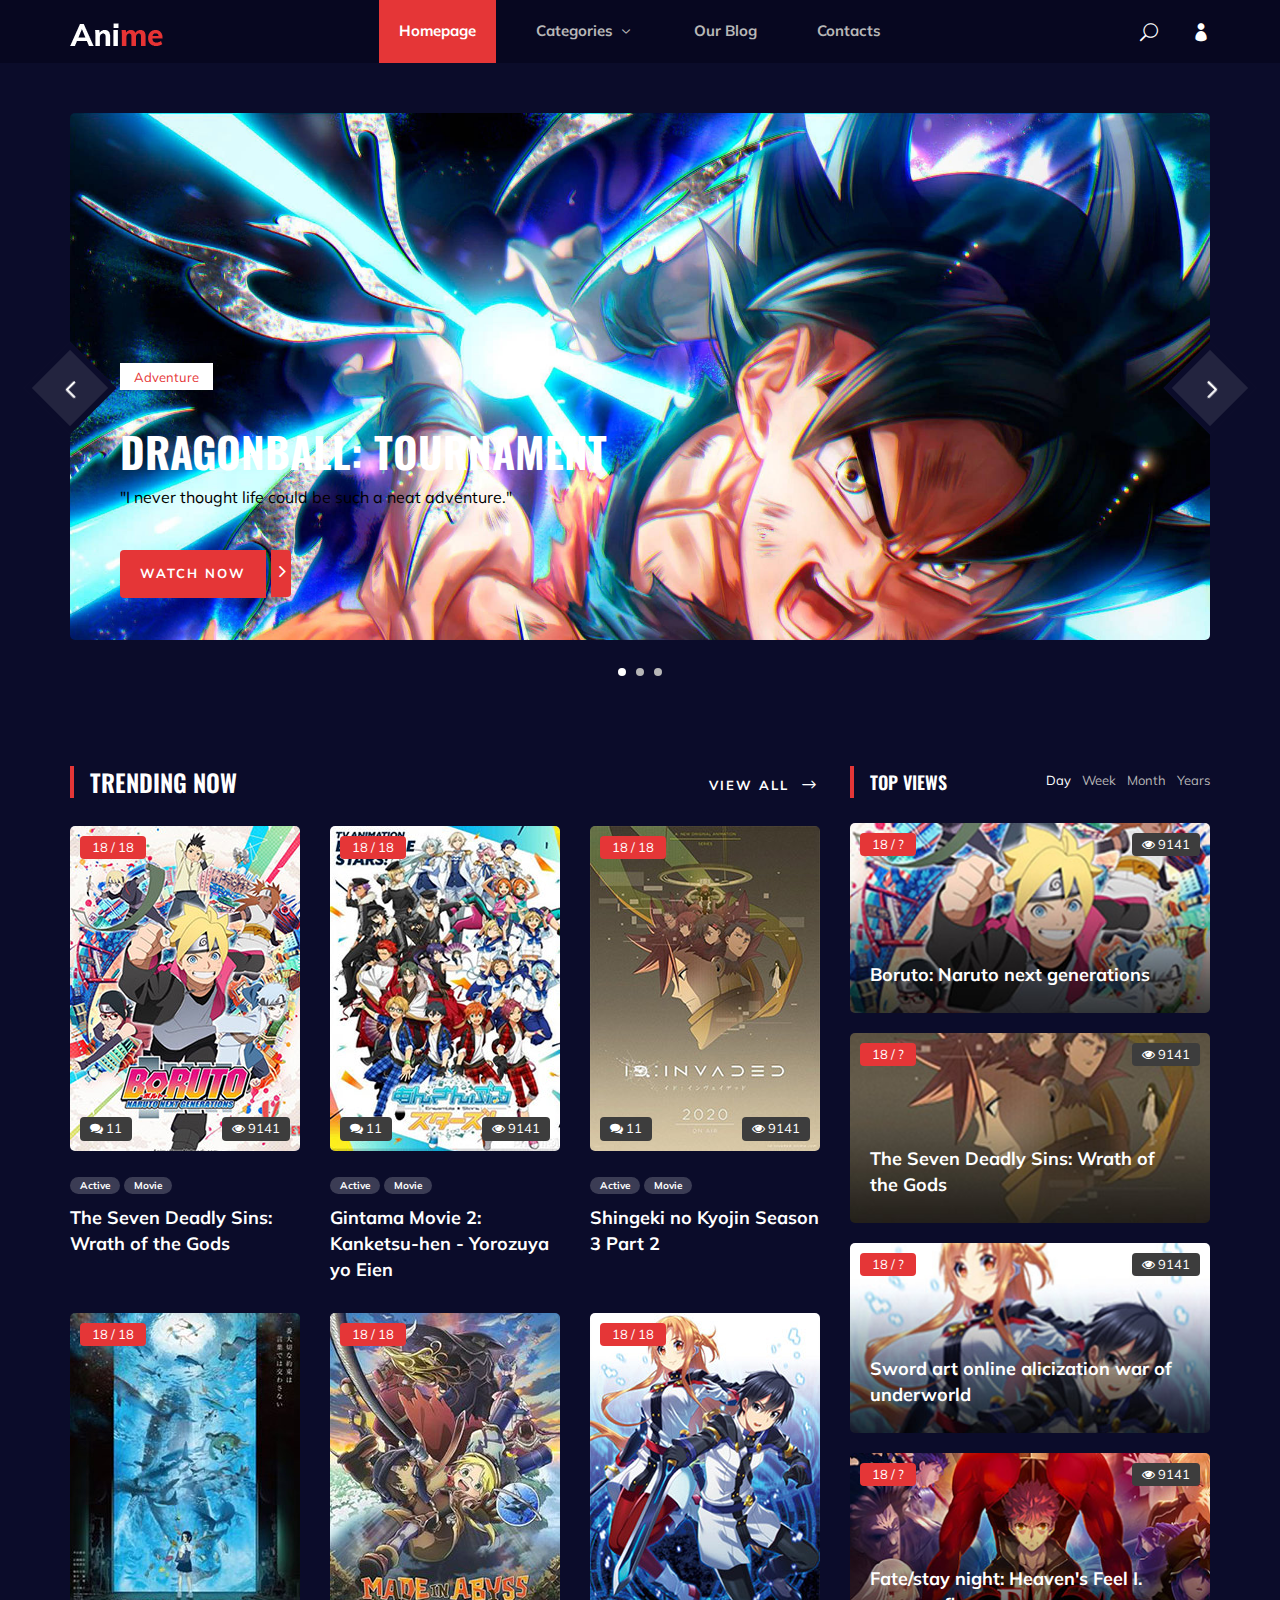
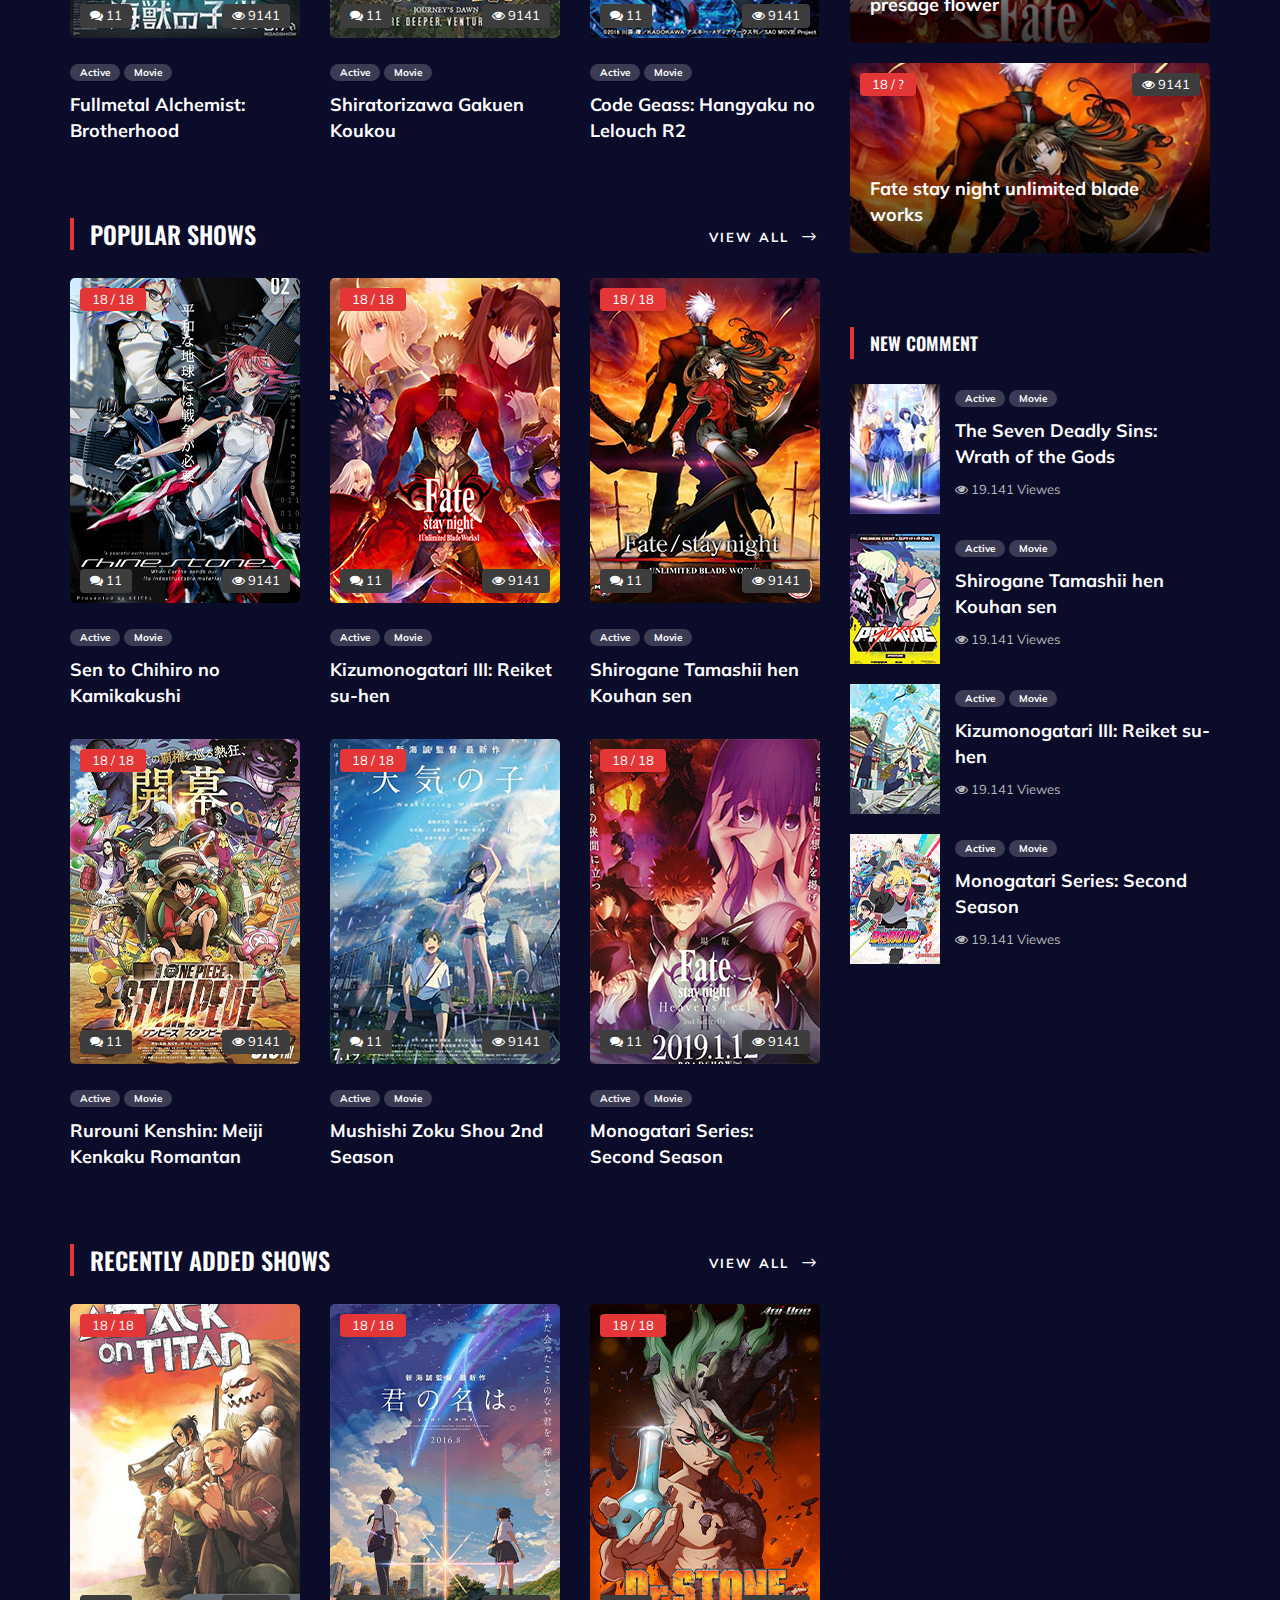
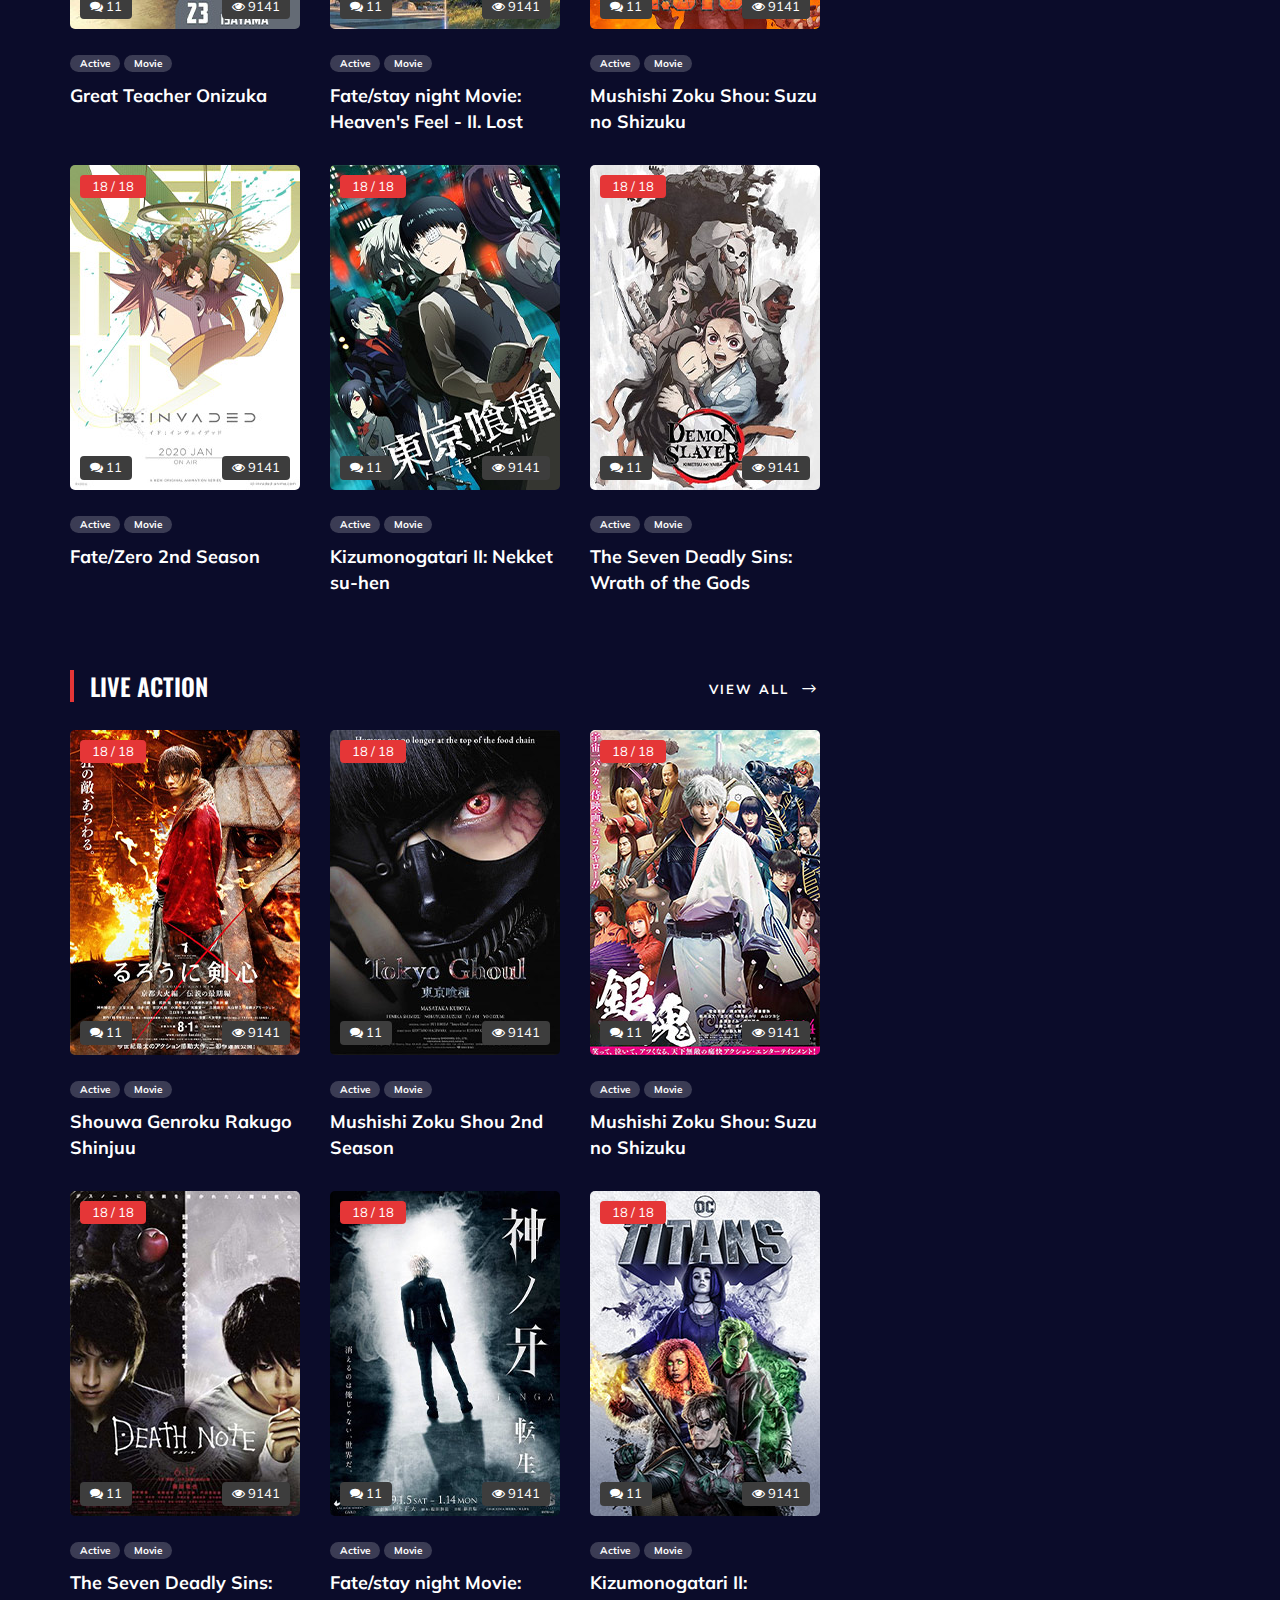
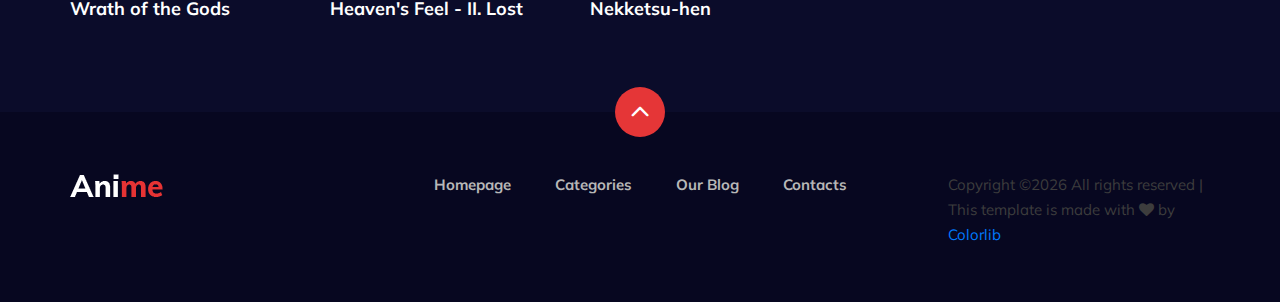
==== anime-main/index.html @ 2449ab78 "editing work" ====
<!DOCTYPE html>
<html lang="zxx">

<head>
    <meta charset="UTF-8">
    <meta name="description" content="Anime Template">
    <meta name="keywords" content="Anime, unica, creative, html">
    <meta name="viewport" content="width=device-width, initial-scale=1.0">
    <meta http-equiv="X-UA-Compatible" content="ie=edge">
    <title>Anime | Template</title>

    <!-- Google Font -->
    <link href="https://fonts.googleapis.com/css2?family=Oswald:wght@300;400;500;600;700&display=swap" rel="stylesheet">
    <link href="https://fonts.googleapis.com/css2?family=Mulish:wght@300;400;500;600;700;800;900&display=swap"
    rel="stylesheet">

    <!-- Css Styles -->
    <link rel="stylesheet" href="css/bootstrap.min.css" type="text/css">
    <link rel="stylesheet" href="css/font-awesome.min.css" type="text/css">
    <link rel="stylesheet" href="css/elegant-icons.css" type="text/css">
    <link rel="stylesheet" href="css/plyr.css" type="text/css">
    <link rel="stylesheet" href="css/nice-select.css" type="text/css">
    <link rel="stylesheet" href="css/owl.carousel.min.css" type="text/css">
    <link rel="stylesheet" href="css/slicknav.min.css" type="text/css">
    <link rel="stylesheet" href="css/style.css" type="text/css">
</head>

<body>
    <!-- Page Preloder -->
    <div id="preloder">
        <div class="loader"></div>
    </div>

    <!-- Header Section Begin -->
    <header class="header">
        <div class="container">
            <div class="row">
                <div class="col-lg-2">
                    <div class="header__logo">
                        <a href="./index.html">
                            <img src="img/logo.png" alt="">
                        </a>
                    </div>
                </div>
                <div class="col-lg-8">
                    <div class="header__nav">
                        <nav class="header__menu mobile-menu">
                            <ul>
                                <li class="active"><a href="./index.html">Homepage</a></li>
                                <li><a href="./categories.html">Categories <span class="arrow_carrot-down"></span></a>
                                    <ul class="dropdown">
                                        <li><a href="./categories.html">Categories</a></li>
                                        <li><a href="./anime-details.html">Anime Details</a></li>
                                        <li><a href="./anime-watching.html">Anime Watching</a></li>
                                        <li><a href="./blog-details.html">Blog Details</a></li>
                                        <li><a href="./signup.html">Sign Up</a></li>
                                        <li><a href="./login.html">Login</a></li>
                                    </ul>
                                </li>
                                <li><a href="./blog.html">Our Blog</a></li>
                                <li><a href="#">Contacts</a></li>
                            </ul>
                        </nav>
                    </div>
                </div>
                <div class="col-lg-2">
                    <div class="header__right">
                        <a href="#" class="search-switch"><span class="icon_search"></span></a>
                        <a href="./login.html"><span class="icon_profile"></span></a>
                    </div>
                </div>
            </div>
            <div id="mobile-menu-wrap"></div>
        </div>
    </header>
    <!-- Header End -->

    <!-- Hero Section Begin -->
    <section class="hero">
        <div class="container">
            <div class="hero__slider owl-carousel">
                <div class="hero__items set-bg" data-setbg="img/hero/goku.jpg">
                    <div class="row">
                        <div class="col-lg-6">
                            <div class="hero__text">
                                <div class="label">Adventure</div>
                                <h2>DRAGONBALL: TOURNAMENT</h2>
                                <p style="color: black;">"I never thought life could be such a neat adventure." </p>
                                <a href="#"><span>Watch Now</span> <i class="fa fa-angle-right"></i></a>
                            </div>
                        </div>
                    </div>
                </div>
                <div class="hero__items set-bg" data-setbg="img/hero/hero-1.jpg">
                    <div class="row">
                        <div class="col-lg-6">
                            <div class="hero__text">
                                <div class="label">Adventure</div>
                                <h2>Fate / Stay Night: Unlimited Blade Works</h2>
                                <p>After 30 days of travel across the world...</p>
                                <a href="#"><span>Watch Now</span> <i class="fa fa-angle-right"></i></a>
                            </div>
                        </div>
                    </div>
                </div>
                <div class="hero__items set-bg" data-setbg="img/hero/itachi.jpeg">
                    <div class="row">
                        <div class="col-lg-6">
                            <div class="hero__text">
                                <div class="label">Action</div>
                                <h2 style="color: brown;">NARUTO SHIPPUDEN</h2>
                                <p style="color: brown;">the boy who sacrificed his everything</p>
                                <a href="#"><span>Watch Now</span> <i class="fa fa-angle-right"></i></a>
                            </div>
                        </div>
                    </div>
                </div>
            </div>
        </div>
    </section>
    <!-- Hero Section End -->

    <!-- Product Section Begin -->
    <section class="product spad">
        <div class="container">
            <div class="row">
                <div class="col-lg-8">
                    <div class="trending__product">
                        <div class="row">
                            <div class="col-lg-8 col-md-8 col-sm-8">
                                <div class="section-title">
                                    <h4>Trending Now</h4>
                                </div>
                            </div>
                            <div class="col-lg-4 col-md-4 col-sm-4">
                                <div class="btn__all">
                                    <a href="#" class="primary-btn">View All <span class="arrow_right"></span></a>
                                </div>
                            </div>
                        </div>
                        <div class="row">
                            <div class="col-lg-4 col-md-6 col-sm-6">
                                <div class="product__item">
                                    <div class="product__item__pic set-bg" data-setbg="img/trending/trend-1.jpg">
                                        <div class="ep">18 / 18</div>
                                        <div class="comment"><i class="fa fa-comments"></i> 11</div>
                                        <div class="view"><i class="fa fa-eye"></i> 9141</div>
                                    </div>
                                    <div class="product__item__text">
                                        <ul>
                                            <li>Active</li>
                                            <li>Movie</li>
                                        </ul>
                                        <h5><a href="#">The Seven Deadly Sins: Wrath of the Gods</a></h5>
                                    </div>
                                </div>
                            </div>
                            <div class="col-lg-4 col-md-6 col-sm-6">
                                <div class="product__item">
                                    <div class="product__item__pic set-bg" data-setbg="img/trending/trend-2.jpg">
                                        <div class="ep">18 / 18</div>
                                        <div class="comment"><i class="fa fa-comments"></i> 11</div>
                                        <div class="view"><i class="fa fa-eye"></i> 9141</div>
                                    </div>
                                    <div class="product__item__text">
                                        <ul>
                                            <li>Active</li>
                                            <li>Movie</li>
                                        </ul>
                                        <h5><a href="#">Gintama Movie 2: Kanketsu-hen - Yorozuya yo Eien</a></h5>
                                    </div>
                                </div>
                            </div>
                            <div class="col-lg-4 col-md-6 col-sm-6">
                                <div class="product__item">
                                    <div class="product__item__pic set-bg" data-setbg="img/trending/trend-3.jpg">
                                        <div class="ep">18 / 18</div>
                                        <div class="comment"><i class="fa fa-comments"></i> 11</div>
                                        <div class="view"><i class="fa fa-eye"></i> 9141</div>
                                    </div>
                                    <div class="product__item__text">
                                        <ul>
                                            <li>Active</li>
                                            <li>Movie</li>
                                        </ul>
                                        <h5><a href="#">Shingeki no Kyojin Season 3 Part 2</a></h5>
                                    </div>
                                </div>
                            </div>
                            <div class="col-lg-4 col-md-6 col-sm-6">
                                <div class="product__item">
                                    <div class="product__item__pic set-bg" data-setbg="img/trending/trend-4.jpg">
                                        <div class="ep">18 / 18</div>
                                        <div class="comment"><i class="fa fa-comments"></i> 11</div>
                                        <div class="view"><i class="fa fa-eye"></i> 9141</div>
                                    </div>
                                    <div class="product__item__text">
                                        <ul>
                                            <li>Active</li>
                                            <li>Movie</li>
                                        </ul>
                                        <h5><a href="#">Fullmetal Alchemist: Brotherhood</a></h5>
                                    </div>
                                </div>
                            </div>
                            <div class="col-lg-4 col-md-6 col-sm-6">
                                <div class="product__item">
                                    <div class="product__item__pic set-bg" data-setbg="img/trending/trend-5.jpg">
                                        <div class="ep">18 / 18</div>
                                        <div class="comment"><i class="fa fa-comments"></i> 11</div>
                                        <div class="view"><i class="fa fa-eye"></i> 9141</div>
                                    </div>
                                    <div class="product__item__text">
                                        <ul>
                                            <li>Active</li>
                                            <li>Movie</li>
                                        </ul>
                                        <h5><a href="#">Shiratorizawa Gakuen Koukou</a></h5>
                                    </div>
                                </div>
                            </div>
                            <div class="col-lg-4 col-md-6 col-sm-6">
                                <div class="product__item">
                                    <div class="product__item__pic set-bg" data-setbg="img/trending/trend-6.jpg">
                                        <div class="ep">18 / 18</div>
                                        <div class="comment"><i class="fa fa-comments"></i> 11</div>
                                        <div class="view"><i class="fa fa-eye"></i> 9141</div>
                                    </div>
                                    <div class="product__item__text">
                                        <ul>
                                            <li>Active</li>
                                            <li>Movie</li>
                                        </ul>
                                        <h5><a href="#">Code Geass: Hangyaku no Lelouch R2</a></h5>
                                    </div>
                                </div>
                            </div>
                        </div>
                    </div>
                    <div class="popular__product">
                        <div class="row">
                            <div class="col-lg-8 col-md-8 col-sm-8">
                                <div class="section-title">
                                    <h4>Popular Shows</h4>
                                </div>
                            </div>
                            <div class="col-lg-4 col-md-4 col-sm-4">
                                <div class="btn__all">
                                    <a href="#" class="primary-btn">View All <span class="arrow_right"></span></a>
                                </div>
                            </div>
                        </div>
                        <div class="row">
                            <div class="col-lg-4 col-md-6 col-sm-6">
                                <div class="product__item">
                                    <div class="product__item__pic set-bg" data-setbg="img/popular/popular-1.jpg">
                                        <div class="ep">18 / 18</div>
                                        <div class="comment"><i class="fa fa-comments"></i> 11</div>
                                        <div class="view"><i class="fa fa-eye"></i> 9141</div>
                                    </div>
                                    <div class="product__item__text">
                                        <ul>
                                            <li>Active</li>
                                            <li>Movie</li>
                                        </ul>
                                        <h5><a href="#">Sen to Chihiro no Kamikakushi</a></h5>
                                    </div>
                                </div>
                            </div>
                            <div class="col-lg-4 col-md-6 col-sm-6">
                                <div class="product__item">
                                    <div class="product__item__pic set-bg" data-setbg="img/popular/popular-2.jpg">
                                        <div class="ep">18 / 18</div>
                                        <div class="comment"><i class="fa fa-comments"></i> 11</div>
                                        <div class="view"><i class="fa fa-eye"></i> 9141</div>
                                    </div>
                                    <div class="product__item__text">
                                        <ul>
                                            <li>Active</li>
                                            <li>Movie</li>
                                        </ul>
                                        <h5><a href="#">Kizumonogatari III: Reiket su-hen</a></h5>
                                    </div>
                                </div>
                            </div>
                            <div class="col-lg-4 col-md-6 col-sm-6">
                                <div class="product__item">
                                    <div class="product__item__pic set-bg" data-setbg="img/popular/popular-3.jpg">
                                        <div class="ep">18 / 18</div>
                                        <div class="comment"><i class="fa fa-comments"></i> 11</div>
                                        <div class="view"><i class="fa fa-eye"></i> 9141</div>
                                    </div>
                                    <div class="product__item__text">
                                        <ul>
                                            <li>Active</li>
                                            <li>Movie</li>
                                        </ul>
                                        <h5><a href="#">Shirogane Tamashii hen Kouhan sen</a></h5>
                                    </div>
                                </div>
                            </div>
                            <div class="col-lg-4 col-md-6 col-sm-6">
                                <div class="product__item">
                                    <div class="product__item__pic set-bg" data-setbg="img/popular/popular-4.jpg">
                                        <div class="ep">18 / 18</div>
                                        <div class="comment"><i class="fa fa-comments"></i> 11</div>
                                        <div class="view"><i class="fa fa-eye"></i> 9141</div>
                                    </div>
                                    <div class="product__item__text">
                                        <ul>
                                            <li>Active</li>
                                            <li>Movie</li>
                                        </ul>
                                        <h5><a href="#">Rurouni Kenshin: Meiji Kenkaku Romantan</a></h5>
                                    </div>
                                </div>
                            </div>
                            <div class="col-lg-4 col-md-6 col-sm-6">
                                <div class="product__item">
                                    <div class="product__item__pic set-bg" data-setbg="img/popular/popular-5.jpg">
                                        <div class="ep">18 / 18</div>
                                        <div class="comment"><i class="fa fa-comments"></i> 11</div>
                                        <div class="view"><i class="fa fa-eye"></i> 9141</div>
                                    </div>
                                    <div class="product__item__text">
                                        <ul>
                                            <li>Active</li>
                                            <li>Movie</li>
                                        </ul>
                                        <h5><a href="#">Mushishi Zoku Shou 2nd Season</a></h5>
                                    </div>
                                </div>
                            </div>
                            <div class="col-lg-4 col-md-6 col-sm-6">
                                <div class="product__item">
                                    <div class="product__item__pic set-bg" data-setbg="img/popular/popular-6.jpg">
                                        <div class="ep">18 / 18</div>
                                        <div class="comment"><i class="fa fa-comments"></i> 11</div>
                                        <div class="view"><i class="fa fa-eye"></i> 9141</div>
                                    </div>
                                    <div class="product__item__text">
                                        <ul>
                                            <li>Active</li>
                                            <li>Movie</li>
                                        </ul>
                                        <h5><a href="#">Monogatari Series: Second Season</a></h5>
                                    </div>
                                </div>
                            </div>
                        </div>
                    </div>
                    <div class="recent__product">
                        <div class="row">
                            <div class="col-lg-8 col-md-8 col-sm-8">
                                <div class="section-title">
                                    <h4>Recently Added Shows</h4>
                                </div>
                            </div>
                            <div class="col-lg-4 col-md-4 col-sm-4">
                                <div class="btn__all">
                                    <a href="#" class="primary-btn">View All <span class="arrow_right"></span></a>
                                </div>
                            </div>
                        </div>
                        <div class="row">
                            <div class="col-lg-4 col-md-6 col-sm-6">
                                <div class="product__item">
                                    <div class="product__item__pic set-bg" data-setbg="img/recent/recent-1.jpg">
                                        <div class="ep">18 / 18</div>
                                        <div class="comment"><i class="fa fa-comments"></i> 11</div>
                                        <div class="view"><i class="fa fa-eye"></i> 9141</div>
                                    </div>
                                    <div class="product__item__text">
                                        <ul>
                                            <li>Active</li>
                                            <li>Movie</li>
                                        </ul>
                                        <h5><a href="#">Great Teacher Onizuka</a></h5>
                                    </div>
                                </div>
                            </div>
                            <div class="col-lg-4 col-md-6 col-sm-6">
                                <div class="product__item">
                                    <div class="product__item__pic set-bg" data-setbg="img/recent/recent-2.jpg">
                                        <div class="ep">18 / 18</div>
                                        <div class="comment"><i class="fa fa-comments"></i> 11</div>
                                        <div class="view"><i class="fa fa-eye"></i> 9141</div>
                                    </div>
                                    <div class="product__item__text">
                                        <ul>
                                            <li>Active</li>
                                            <li>Movie</li>
                                        </ul>
                                        <h5><a href="#">Fate/stay night Movie: Heaven's Feel - II. Lost</a></h5>
                                    </div>
                                </div>
                            </div>
                            <div class="col-lg-4 col-md-6 col-sm-6">
                                <div class="product__item">
                                    <div class="product__item__pic set-bg" data-setbg="img/recent/recent-3.jpg">
                                        <div class="ep">18 / 18</div>
                                        <div class="comment"><i class="fa fa-comments"></i> 11</div>
                                        <div class="view"><i class="fa fa-eye"></i> 9141</div>
                                    </div>
                                    <div class="product__item__text">
                                        <ul>
                                            <li>Active</li>
                                            <li>Movie</li>
                                        </ul>
                                        <h5><a href="#">Mushishi Zoku Shou: Suzu no Shizuku</a></h5>
                                    </div>
                                </div>
                            </div>
                            <div class="col-lg-4 col-md-6 col-sm-6">
                                <div class="product__item">
                                    <div class="product__item__pic set-bg" data-setbg="img/recent/recent-4.jpg">
                                        <div class="ep">18 / 18</div>
                                        <div class="comment"><i class="fa fa-comments"></i> 11</div>
                                        <div class="view"><i class="fa fa-eye"></i> 9141</div>
                                    </div>
                                    <div class="product__item__text">
                                        <ul>
                                            <li>Active</li>
                                            <li>Movie</li>
                                        </ul>
                                        <h5><a href="#">Fate/Zero 2nd Season</a></h5>
                                    </div>
                                </div>
                            </div>
                            <div class="col-lg-4 col-md-6 col-sm-6">
                                <div class="product__item">
                                    <div class="product__item__pic set-bg" data-setbg="img/recent/recent-5.jpg">
                                        <div class="ep">18 / 18</div>
                                        <div class="comment"><i class="fa fa-comments"></i> 11</div>
                                        <div class="view"><i class="fa fa-eye"></i> 9141</div>
                                    </div>
                                    <div class="product__item__text">
                                        <ul>
                                            <li>Active</li>
                                            <li>Movie</li>
                                        </ul>
                                        <h5><a href="#">Kizumonogatari II: Nekket su-hen</a></h5>
                                    </div>
                                </div>
                            </div>
                            <div class="col-lg-4 col-md-6 col-sm-6">
                                <div class="product__item">
                                    <div class="product__item__pic set-bg" data-setbg="img/recent/recent-6.jpg">
                                        <div class="ep">18 / 18</div>
                                        <div class="comment"><i class="fa fa-comments"></i> 11</div>
                                        <div class="view"><i class="fa fa-eye"></i> 9141</div>
                                    </div>
                                    <div class="product__item__text">
                                        <ul>
                                            <li>Active</li>
                                            <li>Movie</li>
                                        </ul>
                                        <h5><a href="#">The Seven Deadly Sins: Wrath of the Gods</a></h5>
                                    </div>
                                </div>
                            </div>
                        </div>
                    </div>
                    <div class="live__product">
                        <div class="row">
                            <div class="col-lg-8 col-md-8 col-sm-8">
                                <div class="section-title">
                                    <h4>Live Action</h4>
                                </div>
                            </div>
                            <div class="col-lg-4 col-md-4 col-sm-4">
                                <div class="btn__all">
                                    <a href="#" class="primary-btn">View All <span class="arrow_right"></span></a>
                                </div>
                            </div>
                        </div>
                        <div class="row">
                            <div class="col-lg-4 col-md-6 col-sm-6">
                                <div class="product__item">
                                    <div class="product__item__pic set-bg" data-setbg="img/live/live-1.jpg">
                                        <div class="ep">18 / 18</div>
                                        <div class="comment"><i class="fa fa-comments"></i> 11</div>
                                        <div class="view"><i class="fa fa-eye"></i> 9141</div>
                                    </div>
                                    <div class="product__item__text">
                                        <ul>
                                            <li>Active</li>
                                            <li>Movie</li>
                                        </ul>
                                        <h5><a href="#">Shouwa Genroku Rakugo Shinjuu</a></h5>
                                    </div>
                                </div>
                            </div>
                            <div class="col-lg-4 col-md-6 col-sm-6">
                                <div class="product__item">
                                    <div class="product__item__pic set-bg" data-setbg="img/live/live-2.jpg">
                                        <div class="ep">18 / 18</div>
                                        <div class="comment"><i class="fa fa-comments"></i> 11</div>
                                        <div class="view"><i class="fa fa-eye"></i> 9141</div>
                                    </div>
                                    <div class="product__item__text">
                                        <ul>
                                            <li>Active</li>
                                            <li>Movie</li>
                                        </ul>
                                        <h5><a href="#">Mushishi Zoku Shou 2nd Season</a></h5>
                                    </div>
                                </div>
                            </div>
                            <div class="col-lg-4 col-md-6 col-sm-6">
                                <div class="product__item">
                                    <div class="product__item__pic set-bg" data-setbg="img/live/live-3.jpg">
                                        <div class="ep">18 / 18</div>
                                        <div class="comment"><i class="fa fa-comments"></i> 11</div>
                                        <div class="view"><i class="fa fa-eye"></i> 9141</div>
                                    </div>
                                    <div class="product__item__text">
                                        <ul>
                                            <li>Active</li>
                                            <li>Movie</li>
                                        </ul>
                                        <h5><a href="#">Mushishi Zoku Shou: Suzu no Shizuku</a></h5>
                                    </div>
                                </div>
                            </div>
                            <div class="col-lg-4 col-md-6 col-sm-6">
                                <div class="product__item">
                                    <div class="product__item__pic set-bg" data-setbg="img/live/live-4.jpg">
                                        <div class="ep">18 / 18</div>
                                        <div class="comment"><i class="fa fa-comments"></i> 11</div>
                                        <div class="view"><i class="fa fa-eye"></i> 9141</div>
                                    </div>
                                    <div class="product__item__text">
                                        <ul>
                                            <li>Active</li>
                                            <li>Movie</li>
                                        </ul>
                                        <h5><a href="#">The Seven Deadly Sins: Wrath of the Gods</a></h5>
                                    </div>
                                </div>
                            </div>
                            <div class="col-lg-4 col-md-6 col-sm-6">
                                <div class="product__item">
                                    <div class="product__item__pic set-bg" data-setbg="img/live/live-5.jpg">
                                        <div class="ep">18 / 18</div>
                                        <div class="comment"><i class="fa fa-comments"></i> 11</div>
                                        <div class="view"><i class="fa fa-eye"></i> 9141</div>
                                    </div>
                                    <div class="product__item__text">
                                        <ul>
                                            <li>Active</li>
                                            <li>Movie</li>
                                        </ul>
                                        <h5><a href="#">Fate/stay night Movie: Heaven's Feel - II. Lost</a></h5>
                                    </div>
                                </div>
                            </div>
                            <div class="col-lg-4 col-md-6 col-sm-6">
                                <div class="product__item">
                                    <div class="product__item__pic set-bg" data-setbg="img/live/live-6.jpg">
                                        <div class="ep">18 / 18</div>
                                        <div class="comment"><i class="fa fa-comments"></i> 11</div>
                                        <div class="view"><i class="fa fa-eye"></i> 9141</div>
                                    </div>
                                    <div class="product__item__text">
                                        <ul>
                                            <li>Active</li>
                                            <li>Movie</li>
                                        </ul>
                                        <h5><a href="#">Kizumonogatari II: Nekketsu-hen</a></h5>
                                    </div>
                                </div>
                            </div>
                        </div>
                    </div>
                </div>
                <div class="col-lg-4 col-md-6 col-sm-8">
                    <div class="product__sidebar">
                        <div class="product__sidebar__view">
                            <div class="section-title">
                                <h5>Top Views</h5>
                            </div>
                            <ul class="filter__controls">
                                <li class="active" data-filter="*">Day</li>
                                <li data-filter=".week">Week</li>
                                <li data-filter=".month">Month</li>
                                <li data-filter=".years">Years</li>
                            </ul>
                            <div class="filter__gallery">
                                <div class="product__sidebar__view__item set-bg mix day years"
                                data-setbg="img/sidebar/tv-1.jpg">
                                <div class="ep">18 / ?</div>
                                <div class="view"><i class="fa fa-eye"></i> 9141</div>
                                <h5><a href="#">Boruto: Naruto next generations</a></h5>
                            </div>
                            <div class="product__sidebar__view__item set-bg mix month week"
                            data-setbg="img/sidebar/tv-2.jpg">
                            <div class="ep">18 / ?</div>
                            <div class="view"><i class="fa fa-eye"></i> 9141</div>
                            <h5><a href="#">The Seven Deadly Sins: Wrath of the Gods</a></h5>
                        </div>
                        <div class="product__sidebar__view__item set-bg mix week years"
                        data-setbg="img/sidebar/tv-3.jpg">
                        <div class="ep">18 / ?</div>
                        <div class="view"><i class="fa fa-eye"></i> 9141</div>
                        <h5><a href="#">Sword art online alicization war of underworld</a></h5>
                    </div>
                    <div class="product__sidebar__view__item set-bg mix years month"
                    data-setbg="img/sidebar/tv-4.jpg">
                    <div class="ep">18 / ?</div>
                    <div class="view"><i class="fa fa-eye"></i> 9141</div>
                    <h5><a href="#">Fate/stay night: Heaven's Feel I. presage flower</a></h5>
                </div>
                <div class="product__sidebar__view__item set-bg mix day"
                data-setbg="img/sidebar/tv-5.jpg">
                <div class="ep">18 / ?</div>
                <div class="view"><i class="fa fa-eye"></i> 9141</div>
                <h5><a href="#">Fate stay night unlimited blade works</a></h5>
            </div>
        </div>
    </div>
    <div class="product__sidebar__comment">
        <div class="section-title">
            <h5>New Comment</h5>
        </div>
        <div class="product__sidebar__comment__item">
            <div class="product__sidebar__comment__item__pic">
                <img src="img/sidebar/comment-1.jpg" alt="">
            </div>
            <div class="product__sidebar__comment__item__text">
                <ul>
                    <li>Active</li>
                    <li>Movie</li>
                </ul>
                <h5><a href="#">The Seven Deadly Sins: Wrath of the Gods</a></h5>
                <span><i class="fa fa-eye"></i> 19.141 Viewes</span>
            </div>
        </div>
        <div class="product__sidebar__comment__item">
            <div class="product__sidebar__comment__item__pic">
                <img src="img/sidebar/comment-2.jpg" alt="">
            </div>
            <div class="product__sidebar__comment__item__text">
                <ul>
                    <li>Active</li>
                    <li>Movie</li>
                </ul>
                <h5><a href="#">Shirogane Tamashii hen Kouhan sen</a></h5>
                <span><i class="fa fa-eye"></i> 19.141 Viewes</span>
            </div>
        </div>
        <div class="product__sidebar__comment__item">
            <div class="product__sidebar__comment__item__pic">
                <img src="img/sidebar/comment-3.jpg" alt="">
            </div>
            <div class="product__sidebar__comment__item__text">
                <ul>
                    <li>Active</li>
                    <li>Movie</li>
                </ul>
                <h5><a href="#">Kizumonogatari III: Reiket su-hen</a></h5>
                <span><i class="fa fa-eye"></i> 19.141 Viewes</span>
            </div>
        </div>
        <div class="product__sidebar__comment__item">
            <div class="product__sidebar__comment__item__pic">
                <img src="img/sidebar/comment-4.jpg" alt="">
            </div>
            <div class="product__sidebar__comment__item__text">
                <ul>
                    <li>Active</li>
                    <li>Movie</li>
                </ul>
                <h5><a href="#">Monogatari Series: Second Season</a></h5>
                <span><i class="fa fa-eye"></i> 19.141 Viewes</span>
            </div>
        </div>
    </div>
</div>
</div>
</div>
</div>
</section>
<!-- Product Section End -->

<!-- Footer Section Begin -->
<footer class="footer">
    <div class="page-up">
        <a href="#" id="scrollToTopButton"><span class="arrow_carrot-up"></span></a>
    </div>
    <div class="container">
        <div class="row">
            <div class="col-lg-3">
                <div class="footer__logo">
                    <a href="./index.html"><img src="img/logo.png" alt=""></a>
                </div>
            </div>
            <div class="col-lg-6">
                <div class="footer__nav">
                    <ul>
                        <li class="active"><a href="./index.html">Homepage</a></li>
                        <li><a href="./categories.html">Categories</a></li>
                        <li><a href="./blog.html">Our Blog</a></li>
                        <li><a href="#">Contacts</a></li>
                    </ul>
                </div>
            </div>
            <div class="col-lg-3">
                <p><!-- Link back to Colorlib can't be removed. Template is licensed under CC BY 3.0. -->
                  Copyright &copy;<script>document.write(new Date().getFullYear());</script> All rights reserved | This template is made with <i class="fa fa-heart" aria-hidden="true"></i> by <a href="https://colorlib.com" target="_blank">Colorlib</a>
                  <!-- Link back to Colorlib can't be removed. Template is licensed under CC BY 3.0. --></p>

              </div>
          </div>
      </div>
  </footer>
  <!-- Footer Section End -->

  <!-- Search model Begin -->
  <div class="search-model">
    <div class="h-100 d-flex align-items-center justify-content-center">
        <div class="search-close-switch"><i class="icon_close"></i></div>
        <form class="search-model-form">
            <input type="text" id="search-input" placeholder="Search here.....">
        </form>
    </div>
</div>
<!-- Search model end -->

<!-- Js Plugins -->
<script src="js/jquery-3.3.1.min.js"></script>
<script src="js/bootstrap.min.js"></script>
<script src="js/player.js"></script>
<script src="js/jquery.nice-select.min.js"></script>
<script src="js/mixitup.min.js"></script>
<script src="js/jquery.slicknav.js"></script>
<script src="js/owl.carousel.min.js"></script>
<script src="js/main.js"></script>


</body>

</html>
---- anime-main/css/elegant-icons.css ----
@font-face {
	font-family: 'ElegantIcons';
	src:url('../fonts/ElegantIcons.eot');
	src:url('../fonts/ElegantIcons.eot?#iefix') format('embedded-opentype'),
		url('../fonts/ElegantIcons.woff') format('woff'),
		url('../fonts/ElegantIcons.ttf') format('truetype'),
		url('../fonts/ElegantIcons.svg#ElegantIcons') format('svg');
	font-weight: normal;
	font-style: normal;
}

/* Use the following CSS code if you want to use data attributes for inserting your icons */
[data-icon]:before {
	font-family: 'ElegantIcons';
	content: attr(data-icon);
	speak: none;
	font-weight: normal;
	font-variant: normal;
	text-transform: none;
	line-height: 1;
	-webkit-font-smoothing: antialiased;
	-moz-osx-font-smoothing: grayscale;
}

/* Use the following CSS code if you want to have a class per icon */
/*
Instead of a list of all class selectors,
you can use the generic selector below, but it's slower:
[class*="your-class-prefix"] {
*/
.arrow_up, .arrow_down, .arrow_left, .arrow_right, .arrow_left-up, .arrow_right-up, .arrow_right-down, .arrow_left-down, .arrow-up-down, .arrow_up-down_alt, .arrow_left-right_alt, .arrow_left-right, .arrow_expand_alt2, .arrow_expand_alt, .arrow_condense, .arrow_expand, .arrow_move, .arrow_carrot-up, .arrow_carrot-down, .arrow_carrot-left, .arrow_carrot-right, .arrow_carrot-2up, .arrow_carrot-2down, .arrow_carrot-2left, .arrow_carrot-2right, .arrow_carrot-up_alt2, .arrow_carrot-down_alt2, .arrow_carrot-left_alt2, .arrow_carrot-right_alt2, .arrow_carrot-2up_alt2, .arrow_carrot-2down_alt2, .arrow_carrot-2left_alt2, .arrow_carrot-2right_alt2, .arrow_triangle-up, .arrow_triangle-down, .arrow_triangle-left, .arrow_triangle-right, .arrow_triangle-up_alt2, .arrow_triangle-down_alt2, .arrow_triangle-left_alt2, .arrow_triangle-right_alt2, .arrow_back, .icon_minus-06, .icon_plus, .icon_close, .icon_check, .icon_minus_alt2, .icon_plus_alt2, .icon_close_alt2, .icon_check_alt2, .icon_zoom-out_alt, .icon_zoom-in_alt, .icon_search, .icon_box-empty, .icon_box-selected, .icon_minus-box, .icon_plus-box, .icon_box-checked, .icon_circle-empty, .icon_circle-slelected, .icon_stop_alt2, .icon_stop, .icon_pause_alt2, .icon_pause, .icon_menu, .icon_menu-square_alt2, .icon_menu-circle_alt2, .icon_ul, .icon_ol, .icon_adjust-horiz, .icon_adjust-vert, .icon_document_alt, .icon_documents_alt, .icon_pencil, .icon_pencil-edit_alt, .icon_pencil-edit, .icon_folder-alt, .icon_folder-open_alt, .icon_folder-add_alt, .icon_info_alt, .icon_error-oct_alt, .icon_error-circle_alt, .icon_error-triangle_alt, .icon_question_alt2, .icon_question, .icon_comment_alt, .icon_chat_alt, .icon_vol-mute_alt, .icon_volume-low_alt, .icon_volume-high_alt, .icon_quotations, .icon_quotations_alt2, .icon_clock_alt, .icon_lock_alt, .icon_lock-open_alt, .icon_key_alt, .icon_cloud_alt, .icon_cloud-upload_alt, .icon_cloud-download_alt, .icon_image, .icon_images, .icon_lightbulb_alt, .icon_gift_alt, .icon_house_alt, .icon_genius, .icon_mobile, .icon_tablet, .icon_laptop, .icon_desktop, .icon_camera_alt, .icon_mail_alt, .icon_cone_alt, .icon_ribbon_alt, .icon_bag_alt, .icon_creditcard, .icon_cart_alt, .icon_paperclip, .icon_tag_alt, .icon_tags_alt, .icon_trash_alt, .icon_cursor_alt, .icon_mic_alt, .icon_compass_alt, .icon_pin_alt, .icon_pushpin_alt, .icon_map_alt, .icon_drawer_alt, .icon_toolbox_alt, .icon_book_alt, .icon_calendar, .icon_film, .icon_table, .icon_contacts_alt, .icon_headphones, .icon_lifesaver, .icon_piechart, .icon_refresh, .icon_link_alt, .icon_link, .icon_loading, .icon_blocked, .icon_archive_alt, .icon_heart_alt, .icon_star_alt, .icon_star-half_alt, .icon_star, .icon_star-half, .icon_tools, .icon_tool, .icon_cog, .icon_cogs, .arrow_up_alt, .arrow_down_alt, .arrow_left_alt, .arrow_right_alt, .arrow_left-up_alt, .arrow_right-up_alt, .arrow_right-down_alt, .arrow_left-down_alt, .arrow_condense_alt, .arrow_expand_alt3, .arrow_carrot_up_alt, .arrow_carrot-down_alt, .arrow_carrot-left_alt, .arrow_carrot-right_alt, .arrow_carrot-2up_alt, .arrow_carrot-2dwnn_alt, .arrow_carrot-2left_alt, .arrow_carrot-2right_alt, .arrow_triangle-up_alt, .arrow_triangle-down_alt, .arrow_triangle-left_alt, .arrow_triangle-right_alt, .icon_minus_alt, .icon_plus_alt, .icon_close_alt, .icon_check_alt, .icon_zoom-out, .icon_zoom-in, .icon_stop_alt, .icon_menu-square_alt, .icon_menu-circle_alt, .icon_document, .icon_documents, .icon_pencil_alt, .icon_folder, .icon_folder-open, .icon_folder-add, .icon_folder_upload, .icon_folder_download, .icon_info, .icon_error-circle, .icon_error-oct, .icon_error-triangle, .icon_question_alt, .icon_comment, .icon_chat, .icon_vol-mute, .icon_volume-low, .icon_volume-high, .icon_quotations_alt, .icon_clock, .icon_lock, .icon_lock-open, .icon_key, .icon_cloud, .icon_cloud-upload, .icon_cloud-download, .icon_lightbulb, .icon_gift, .icon_house, .icon_camera, .icon_mail, .icon_cone, .icon_ribbon, .icon_bag, .icon_cart, .icon_tag, .icon_tags, .icon_trash, .icon_cursor, .icon_mic, .icon_compass, .icon_pin, .icon_pushpin, .icon_map, .icon_drawer, .icon_toolbox, .icon_book, .icon_contacts, .icon_archive, .icon_heart, .icon_profile, .icon_group, .icon_grid-2x2, .icon_grid-3x3, .icon_music, .icon_pause_alt, .icon_phone, .icon_upload, .icon_download, .social_facebook, .social_twitter, .social_pinterest, .social_googleplus, .social_tumblr, .social_tumbleupon, .social_wordpress, .social_instagram, .social_dribbble, .social_vimeo, .social_linkedin, .social_rss, .social_deviantart, .social_share, .social_myspace, .social_skype, .social_youtube, .social_picassa, .social_googledrive, .social_flickr, .social_blogger, .social_spotify, .social_delicious, .social_facebook_circle, .social_twitter_circle, .social_pinterest_circle, .social_googleplus_circle, .social_tumblr_circle, .social_stumbleupon_circle, .social_wordpress_circle, .social_instagram_circle, .social_dribbble_circle, .social_vimeo_circle, .social_linkedin_circle, .social_rss_circle, .social_deviantart_circle, .social_share_circle, .social_myspace_circle, .social_skype_circle, .social_youtube_circle, .social_picassa_circle, .social_googledrive_alt2, .social_flickr_circle, .social_blogger_circle, .social_spotify_circle, .social_delicious_circle, .social_facebook_square, .social_twitter_square, .social_pinterest_square, .social_googleplus_square, .social_tumblr_square, .social_stumbleupon_square, .social_wordpress_square, .social_instagram_square, .social_dribbble_square, .social_vimeo_square, .social_linkedin_square, .social_rss_square, .social_deviantart_square, .social_share_square, .social_myspace_square, .social_skype_square, .social_youtube_square, .social_picassa_square, .social_googledrive_square, .social_flickr_square, .social_blogger_square, .social_spotify_square, .social_delicious_square, .icon_printer, .icon_calulator, .icon_building, .icon_floppy, .icon_drive, .icon_search-2, .icon_id, .icon_id-2, .icon_puzzle, .icon_like, .icon_dislike, .icon_mug, .icon_currency, .icon_wallet, .icon_pens, .icon_easel, .icon_flowchart, .icon_datareport, .icon_briefcase, .icon_shield, .icon_percent, .icon_globe, .icon_globe-2, .icon_target, .icon_hourglass, .icon_balance, .icon_rook, .icon_printer-alt, .icon_calculator_alt, .icon_building_alt, .icon_floppy_alt, .icon_drive_alt, .icon_search_alt, .icon_id_alt, .icon_id-2_alt, .icon_puzzle_alt, .icon_like_alt, .icon_dislike_alt, .icon_mug_alt, .icon_currency_alt, .icon_wallet_alt, .icon_pens_alt, .icon_easel_alt, .icon_flowchart_alt, .icon_datareport_alt, .icon_briefcase_alt, .icon_shield_alt, .icon_percent_alt, .icon_globe_alt, .icon_clipboard {
	font-family: 'ElegantIcons';
	speak: none;
	font-style: normal;
	font-weight: normal;
	font-variant: normal;
	text-transform: none;
	line-height: 1;
	-webkit-font-smoothing: antialiased;
}
.arrow_up:before {
	content: "\21";
}
.arrow_down:before {
	content: "\22";
}
.arrow_left:before {
	content: "\23";
}
.arrow_right:before {
	content: "\24";
}
.arrow_left-up:before {
	content: "\25";
}
.arrow_right-up:before {
	content: "\26";
}
.arrow_right-down:before {
	content: "\27";
}
.arrow_left-down:before {
	content: "\28";
}
.arrow-up-down:before {
	content: "\29";
}
.arrow_up-down_alt:before {
	content: "\2a";
}
.arrow_left-right_alt:before {
	content: "\2b";
}
.arrow_left-right:before {
	content: "\2c";
}
.arrow_expand_alt2:before {
	content: "\2d";
}
.arrow_expand_alt:before {
	content: "\2e";
}
.arrow_condense:before {
	content: "\2f";
}
.arrow_expand:before {
	content: "\30";
}
.arrow_move:before {
	content: "\31";
}
.arrow_carrot-up:before {
	content: "\32";
}
.arrow_carrot-down:before {
	content: "\33";
}
.arrow_carrot-left:before {
	content: "\34";
}
.arrow_carrot-right:before {
	content: "\35";
}
.arrow_carrot-2up:before {
	content: "\36";
}
.arrow_carrot-2down:before {
	content: "\37";
}
.arrow_carrot-2left:before {
	content: "\38";
}
.arrow_carrot-2right:before {
	content: "\39";
}
.arrow_carrot-up_alt2:before {
	content: "\3a";
}
.arrow_carrot-down_alt2:before {
	content: "\3b";
}
.arrow_carrot-left_alt2:before {
	content: "\3c";
}
.arrow_carrot-right_alt2:before {
	content: "\3d";
}
.arrow_carrot-2up_alt2:before {
	content: "\3e";
}
.arrow_carrot-2down_alt2:before {
	content: "\3f";
}
.arrow_carrot-2left_alt2:before {
	content: "\40";
}
.arrow_carrot-2right_alt2:before {
	content: "\41";
}
.arrow_triangle-up:before {
	content: "\42";
}
.arrow_triangle-down:before {
	content: "\43";
}
.arrow_triangle-left:before {
	content: "\44";
}
.arrow_triangle-right:before {
	content: "\45";
}
.arrow_triangle-up_alt2:before {
	content: "\46";
}
.arrow_triangle-down_alt2:before {
	content: "\47";
}
.arrow_triangle-left_alt2:before {
	content: "\48";
}
.arrow_triangle-right_alt2:before {
	content: "\49";
}
.arrow_back:before {
	content: "\4a";
}
.icon_minus-06:before {
	content: "\4b";
}
.icon_plus:before {
	content: "\4c";
}
.icon_close:before {
	content: "\4d";
}
.icon_check:before {
	content: "\4e";
}
.icon_minus_alt2:before {
	content: "\4f";
}
.icon_plus_alt2:before {
	content: "\50";
}
.icon_close_alt2:before {
	content: "\51";
}
.icon_check_alt2:before {
	content: "\52";
}
.icon_zoom-out_alt:before {
	content: "\53";
}
.icon_zoom-in_alt:before {
	content: "\54";
}
.icon_search:before {
	content: "\55";
}
.icon_box-empty:before {
	content: "\56";
}
.icon_box-selected:before {
	content: "\57";
}
.icon_minus-box:before {
	content: "\58";
}
.icon_plus-box:before {
	content: "\59";
}
.icon_box-checked:before {
	content: "\5a";
}
.icon_circle-empty:before {
	content: "\5b";
}
.icon_circle-slelected:before {
	content: "\5c";
}
.icon_stop_alt2:before {
	content: "\5d";
}
.icon_stop:before {
	content: "\5e";
}
.icon_pause_alt2:before {
	content: "\5f";
}
.icon_pause:before {
	content: "\60";
}
.icon_menu:before {
	content: "\61";
}
.icon_menu-square_alt2:before {
	content: "\62";
}
.icon_menu-circle_alt2:before {
	content: "\63";
}
.icon_ul:before {
	content: "\64";
}
.icon_ol:before {
	content: "\65";
}
.icon_adjust-horiz:before {
	content: "\66";
}
.icon_adjust-vert:before {
	content: "\67";
}
.icon_document_alt:before {
	content: "\68";
}
.icon_documents_alt:before {
	content: "\69";
}
.icon_pencil:before {
	content: "\6a";
}
.icon_pencil-edit_alt:before {
	content: "\6b";
}
.icon_pencil-edit:before {
	content: "\6c";
}
.icon_folder-alt:before {
	content: "\6d";
}
.icon_folder-open_alt:before {
	content: "\6e";
}
.icon_folder-add_alt:before {
	content: "\6f";
}
.icon_info_alt:before {
	content: "\70";
}
.icon_error-oct_alt:before {
	content: "\71";
}
.icon_error-circle_alt:before {
	content: "\72";
}
.icon_error-triangle_alt:before {
	content: "\73";
}
.icon_question_alt2:before {
	content: "\74";
}
.icon_question:before {
	content: "\75";
}
.icon_comment_alt:before {
	content: "\76";
}
.icon_chat_alt:before {
	content: "\77";
}
.icon_vol-mute_alt:before {
	content: "\78";
}
.icon_volume-low_alt:before {
	content: "\79";
}
.icon_volume-high_alt:before {
	content: "\7a";
}
.icon_quotations:before {
	content: "\7b";
}
.icon_quotations_alt2:before {
	content: "\7c";
}
.icon_clock_alt:before {
	content: "\7d";
}
.icon_lock_alt:before {
	content: "\7e";
}
.icon_lock-open_alt:before {
	content: "\e000";
}
.icon_key_alt:before {
	content: "\e001";
}
.icon_cloud_alt:before {
	content: "\e002";
}
.icon_cloud-upload_alt:before {
	content: "\e003";
}
.icon_cloud-download_alt:before {
	content: "\e004";
}
.icon_image:before {
	content: "\e005";
}
.icon_images:before {
	content: "\e006";
}
.icon_lightbulb_alt:before {
	content: "\e007";
}
.icon_gift_alt:before {
	content: "\e008";
}
.icon_house_alt:before {
	content: "\e009";
}
.icon_genius:before {
	content: "\e00a";
}
.icon_mobile:before {
	content: "\e00b";
}
.icon_tablet:before {
	content: "\e00c";
}
.icon_laptop:before {
	content: "\e00d";
}
.icon_desktop:before {
	content: "\e00e";
}
.icon_camera_alt:before {
	content: "\e00f";
}
.icon_mail_alt:before {
	content: "\e010";
}
.icon_cone_alt:before {
	content: "\e011";
}
.icon_ribbon_alt:before {
	content: "\e012";
}
.icon_bag_alt:before {
	content: "\e013";
}
.icon_creditcard:before {
	content: "\e014";
}
.icon_cart_alt:before {
	content: "\e015";
}
.icon_paperclip:before {
	content: "\e016";
}
.icon_tag_alt:before {
	content: "\e017";
}
.icon_tags_alt:before {
	content: "\e018";
}
.icon_trash_alt:before {
	content: "\e019";
}
.icon_cursor_alt:before {
	content: "\e01a";
}
.icon_mic_alt:before {
	content: "\e01b";
}
.icon_compass_alt:before {
	content: "\e01c";
}
.icon_pin_alt:before {
	content: "\e01d";
}
.icon_pushpin_alt:before {
	content: "\e01e";
}
.icon_map_alt:before {
	content: "\e01f";
}
.icon_drawer_alt:before {
	content: "\e020";
}
.icon_toolbox_alt:before {
	content: "\e021";
}
.icon_book_alt:before {
	content: "\e022";
}
.icon_calendar:before {
	content: "\e023";
}
.icon_film:before {
	content: "\e024";
}
.icon_table:before {
	content: "\e025";
}
.icon_contacts_alt:before {
	content: "\e026";
}
.icon_headphones:before {
	content: "\e027";
}
.icon_lifesaver:before {
	content: "\e028";
}
.icon_piechart:before {
	content: "\e029";
}
.icon_refresh:before {
	content: "\e02a";
}
.icon_link_alt:before {
	content: "\e02b";
}
.icon_link:before {
	content: "\e02c";
}
.icon_loading:before {
	content: "\e02d";
}
.icon_blocked:before {
	content: "\e02e";
}
.icon_archive_alt:before {
	content: "\e02f";
}
.icon_heart_alt:before {
	content: "\e030";
}
.icon_star_alt:before {
	content: "\e031";
}
.icon_star-half_alt:before {
	content: "\e032";
}
.icon_star:before {
	content: "\e033";
}
.icon_star-half:before {
	content: "\e034";
}
.icon_tools:before {
	content: "\e035";
}
.icon_tool:before {
	content: "\e036";
}
.icon_cog:before {
	content: "\e037";
}
.icon_cogs:before {
	content: "\e038";
}
.arrow_up_alt:before {
	content: "\e039";
}
.arrow_down_alt:before {
	content: "\e03a";
}
.arrow_left_alt:before {
	content: "\e03b";
}
.arrow_right_alt:before {
	content: "\e03c";
}
.arrow_left-up_alt:before {
	content: "\e03d";
}
.arrow_right-up_alt:before {
	content: "\e03e";
}
.arrow_right-down_alt:before {
	content: "\e03f";
}
.arrow_left-down_alt:before {
	content: "\e040";
}
.arrow_condense_alt:before {
	content: "\e041";
}
.arrow_expand_alt3:before {
	content: "\e042";
}
.arrow_carrot_up_alt:before {
	content: "\e043";
}
.arrow_carrot-down_alt:before {
	content: "\e044";
}
.arrow_carrot-left_alt:before {
	content: "\e045";
}
.arrow_carrot-right_alt:before {
	content: "\e046";
}
.arrow_carrot-2up_alt:before {
	content: "\e047";
}
.arrow_carrot-2dwnn_alt:before {
	content: "\e048";
}
.arrow_carrot-2left_alt:before {
	content: "\e049";
}
.arrow_carrot-2right_alt:before {
	content: "\e04a";
}
.arrow_triangle-up_alt:before {
	content: "\e04b";
}
.arrow_triangle-down_alt:before {
	content: "\e04c";
}
.arrow_triangle-left_alt:before {
	content: "\e04d";
}
.arrow_triangle-right_alt:before {
	content: "\e04e";
}
.icon_minus_alt:before {
	content: "\e04f";
}
.icon_plus_alt:before {
	content: "\e050";
}
.icon_close_alt:before {
	content: "\e051";
}
.icon_check_alt:before {
	content: "\e052";
}
.icon_zoom-out:before {
	content: "\e053";
}
.icon_zoom-in:before {
	content: "\e054";
}
.icon_stop_alt:before {
	content: "\e055";
}
.icon_menu-square_alt:before {
	content: "\e056";
}
.icon_menu-circle_alt:before {
	content: "\e057";
}
.icon_document:before {
	content: "\e058";
}
.icon_documents:before {
	content: "\e059";
}
.icon_pencil_alt:before {
	content: "\e05a";
}
.icon_folder:before {
	content: "\e05b";
}
.icon_folder-open:before {
	content: "\e05c";
}
.icon_folder-add:before {
	content: "\e05d";
}
.icon_folder_upload:before {
	content: "\e05e";
}
.icon_folder_download:before {
	content: "\e05f";
}
.icon_info:before {
	content: "\e060";
}
.icon_error-circle:before {
	content: "\e061";
}
.icon_error-oct:before {
	content: "\e062";
}
.icon_error-triangle:before {
	content: "\e063";
}
.icon_question_alt:before {
	content: "\e064";
}
.icon_comment:before {
	content: "\e065";
}
.icon_chat:before {
	content: "\e066";
}
.icon_vol-mute:before {
	content: "\e067";
}
.icon_volume-low:before {
	content: "\e068";
}
.icon_volume-high:before {
	content: "\e069";
}
.icon_quotations_alt:before {
	content: "\e06a";
}
.icon_clock:before {
	content: "\e06b";
}
.icon_lock:before {
	content: "\e06c";
}
.icon_lock-open:before {
	content: "\e06d";
}
.icon_key:before {
	content: "\e06e";
}
.icon_cloud:before {
	content: "\e06f";
}
.icon_cloud-upload:before {
	content: "\e070";
}
.icon_cloud-download:before {
	content: "\e071";
}
.icon_lightbulb:before {
	content: "\e072";
}
.icon_gift:before {
	content: "\e073";
}
.icon_house:before {
	content: "\e074";
}
.icon_camera:before {
	content: "\e075";
}
.icon_mail:before {
	content: "\e076";
}
.icon_cone:before {
	content: "\e077";
}
.icon_ribbon:before {
	content: "\e078";
}
.icon_bag:before {
	content: "\e079";
}
.icon_cart:before {
	content: "\e07a";
}
.icon_tag:before {
	content: "\e07b";
}
.icon_tags:before {
	content: "\e07c";
}
.icon_trash:before {
	content: "\e07d";
}
.icon_cursor:before {
	content: "\e07e";
}
.icon_mic:before {
	content: "\e07f";
}
.icon_compass:before {
	content: "\e080";
}
.icon_pin:before {
	content: "\e081";
}
.icon_pushpin:before {
	content: "\e082";
}
.icon_map:before {
	content: "\e083";
}
.icon_drawer:before {
	content: "\e084";
}
.icon_toolbox:before {
	content: "\e085";
}
.icon_book:before {
	content: "\e086";
}
.icon_contacts:before {
	content: "\e087";
}
.icon_archive:before {
	content: "\e088";
}
.icon_heart:before {
	content: "\e089";
}
.icon_profile:before {
	content: "\e08a";
}
.icon_group:before {
	content: "\e08b";
}
.icon_grid-2x2:before {
	content: "\e08c";
}
.icon_grid-3x3:before {
	content: "\e08d";
}
.icon_music:before {
	content: "\e08e";
}
.icon_pause_alt:before {
	content: "\e08f";
}
.icon_phone:before {
	content: "\e090";
}
.icon_upload:before {
	content: "\e091";
}
.icon_download:before {
	content: "\e092";
}
.social_facebook:before {
	content: "\e093";
}
.social_twitter:before {
	content: "\e094";
}
.social_pinterest:before {
	content: "\e095";
}
.social_googleplus:before {
	content: "\e096";
}
.social_tumblr:before {
	content: "\e097";
}
.social_tumbleupon:before {
	content: "\e098";
}
.social_wordpress:before {
	content: "\e099";
}
.social_instagram:before {
	content: "\e09a";
}
.social_dribbble:before {
	content: "\e09b";
}
.social_vimeo:before {
	content: "\e09c";
}
.social_linkedin:before {
	content: "\e09d";
}
.social_rss:before {
	content: "\e09e";
}
.social_deviantart:before {
	content: "\e09f";
}
.social_share:before {
	content: "\e0a0";
}
.social_myspace:before {
	content: "\e0a1";
}
.social_skype:before {
	content: "\e0a2";
}
.social_youtube:before {
	content: "\e0a3";
}
.social_picassa:before {
	content: "\e0a4";
}
.social_googledrive:before {
	content: "\e0a5";
}
.social_flickr:before {
	content: "\e0a6";
}
.social_blogger:before {
	content: "\e0a7";
}
.social_spotify:before {
	content: "\e0a8";
}
.social_delicious:before {
	content: "\e0a9";
}
.social_facebook_circle:before {
	content: "\e0aa";
}
.social_twitter_circle:before {
	content: "\e0ab";
}
.social_pinterest_circle:before {
	content: "\e0ac";
}
.social_googleplus_circle:before {
	content: "\e0ad";
}
.social_tumblr_circle:before {
	content: "\e0ae";
}
.social_stumbleupon_circle:before {
	content: "\e0af";
}
.social_wordpress_circle:before {
	content: "\e0b0";
}
.social_instagram_circle:before {
	content: "\e0b1";
}
.social_dribbble_circle:before {
	content: "\e0b2";
}
.social_vimeo_circle:before {
	content: "\e0b3";
}
.social_linkedin_circle:before {
	content: "\e0b4";
}
.social_rss_circle:before {
	content: "\e0b5";
}
.social_deviantart_circle:before {
	content: "\e0b6";
}
.social_share_circle:before {
	content: "\e0b7";
}
.social_myspace_circle:before {
	content: "\e0b8";
}
.social_skype_circle:before {
	content: "\e0b9";
}
.social_youtube_circle:before {
	content: "\e0ba";
}
.social_picassa_circle:before {
	content: "\e0bb";
}
.social_googledrive_alt2:before {
	content: "\e0bc";
}
.social_flickr_circle:before {
	content: "\e0bd";
}
.social_blogger_circle:before {
	content: "\e0be";
}
.social_spotify_circle:before {
	content: "\e0bf";
}
.social_delicious_circle:before {
	content: "\e0c0";
}
.social_facebook_square:before {
	content: "\e0c1";
}
.social_twitter_square:before {
	content: "\e0c2";
}
.social_pinterest_square:before {
	content: "\e0c3";
}
.social_googleplus_square:before {
	content: "\e0c4";
}
.social_tumblr_square:before {
	content: "\e0c5";
}
.social_stumbleupon_square:before {
	content: "\e0c6";
}
.social_wordpress_square:before {
	content: "\e0c7";
}
.social_instagram_square:before {
	content: "\e0c8";
}
.social_dribbble_square:before {
	content: "\e0c9";
}
.social_vimeo_square:before {
	content: "\e0ca";
}
.social_linkedin_square:before {
	content: "\e0cb";
}
.social_rss_square:before {
	content: "\e0cc";
}
.social_deviantart_square:before {
	content: "\e0cd";
}
.social_share_square:before {
	content: "\e0ce";
}
.social_myspace_square:before {
	content: "\e0cf";
}
.social_skype_square:before {
	content: "\e0d0";
}
.social_youtube_square:before {
	content: "\e0d1";
}
.social_picassa_square:before {
	content: "\e0d2";
}
.social_googledrive_square:before {
	content: "\e0d3";
}
.social_flickr_square:before {
	content: "\e0d4";
}
.social_blogger_square:before {
	content: "\e0d5";
}
.social_spotify_square:before {
	content: "\e0d6";
}
.social_delicious_square:before {
	content: "\e0d7";
}
.icon_printer:before {
	content: "\e103";
}
.icon_calulator:before {
	content: "\e0ee";
}
.icon_building:before {
	content: "\e0ef";
}
.icon_floppy:before {
	content: "\e0e8";
}
.icon_drive:before {
	content: "\e0ea";
}
.icon_search-2:before {
	content: "\e101";
}
.icon_id:before {
	content: "\e107";
}
.icon_id-2:before {
	content: "\e108";
}
.icon_puzzle:before {
	content: "\e102";
}
.icon_like:before {
	content: "\e106";
}
.icon_dislike:before {
	content: "\e0eb";
}
.icon_mug:before {
	content: "\e105";
}
.icon_currency:before {
	content: "\e0ed";
}
.icon_wallet:before {
	content: "\e100";
}
.icon_pens:before {
	content: "\e104";
}
.icon_easel:before {
	content: "\e0e9";
}
.icon_flowchart:before {
	content: "\e109";
}
.icon_datareport:before {
	content: "\e0ec";
}
.icon_briefcase:before {
	content: "\e0fe";
}
.icon_shield:before {
	content: "\e0f6";
}
.icon_percent:before {
	content: "\e0fb";
}
.icon_globe:before {
	content: "\e0e2";
}
.icon_globe-2:before {
	content: "\e0e3";
}
.icon_target:before {
	content: "\e0f5";
}
.icon_hourglass:before {
	content: "\e0e1";
}
.icon_balance:before {
	content: "\e0ff";
}
.icon_rook:before {
	content: "\e0f8";
}
.icon_printer-alt:before {
	content: "\e0fa";
}
.icon_calculator_alt:before {
	content: "\e0e7";
}
.icon_building_alt:before {
	content: "\e0fd";
}
.icon_floppy_alt:before {
	content: "\e0e4";
}
.icon_drive_alt:before {
	content: "\e0e5";
}
.icon_search_alt:before {
	content: "\e0f7";
}
.icon_id_alt:before {
	content: "\e0e0";
}
.icon_id-2_alt:before {
	content: "\e0fc";
}
.icon_puzzle_alt:before {
	content: "\e0f9";
}
.icon_like_alt:before {
	content: "\e0dd";
}
.icon_dislike_alt:before {
	content: "\e0f1";
}
.icon_mug_alt:before {
	content: "\e0dc";
}
.icon_currency_alt:before {
	content: "\e0f3";
}
.icon_wallet_alt:before {
	content: "\e0d8";
}
.icon_pens_alt:before {
	content: "\e0db";
}
.icon_easel_alt:before {
	content: "\e0f0";
}
.icon_flowchart_alt:before {
	content: "\e0df";
}
.icon_datareport_alt:before {
	content: "\e0f2";
}
.icon_briefcase_alt:before {
	content: "\e0f4";
}
.icon_shield_alt:before {
	content: "\e0d9";
}
.icon_percent_alt:before {
	content: "\e0da";
}
.icon_globe_alt:before {
	content: "\e0de";
}
.icon_clipboard:before {
	content: "\e0e6";
}


	.glyph {
		float: left;
		text-align: center;
		padding: .75em;
		margin: .4em 1.5em .75em 0;
		width: 6em;
text-shadow: none;
	}
        .glyph_big {
        font-size: 128px;
        color: #59c5dc;
        float: left;
        margin-right: 20px;
        }

        .glyph div { padding-bottom: 10px;}

	.glyph input {
		font-family: consolas, monospace;
		font-size: 12px;
		width: 100%;
		text-align: center;
		border: 0;
		box-shadow: 0 0 0 1px #ccc;
		padding: .2em;
                -moz-border-radius: 5px;
                -webkit-border-radius: 5px;
	}
	.centered {
		margin-left: auto;
		margin-right: auto;
	}
	.glyph .fs1 {
		font-size: 2em;
	}
---- anime-main/css/plyr.css ----
@keyframes plyr-progress{to{background-position:25px 0;background-position:var(--plyr-progress-loading-size,25px) 0}}@keyframes plyr-popup{0%{opacity:.5;transform:translateY(10px)}to{opacity:1;transform:translateY(0)}}@keyframes plyr-fade-in{from{opacity:0}to{opacity:1}}.plyr{-moz-osx-font-smoothing:grayscale;-webkit-font-smoothing:antialiased;align-items:center;direction:ltr;display:flex;flex-direction:column;font-family:inherit;font-family:var(--plyr-font-family,inherit);font-variant-numeric:tabular-nums;font-weight:400;font-weight:var(--plyr-font-weight-regular,400);height:100%;line-height:1.7;line-height:var(--plyr-line-height,1.7);max-width:100%;min-width:200px;position:relative;text-shadow:none;transition:box-shadow .3s ease;z-index:0}.plyr audio,.plyr iframe,.plyr video{display:block;height:100%;width:100%}.plyr button{font:inherit;line-height:inherit;width:auto}.plyr:focus{outline:0}.plyr--full-ui{box-sizing:border-box}.plyr--full-ui *,.plyr--full-ui ::after,.plyr--full-ui ::before{box-sizing:inherit}.plyr--full-ui a,.plyr--full-ui button,.plyr--full-ui input,.plyr--full-ui label{touch-action:manipulation}.plyr__badge{background:#4a5464;background:var(--plyr-badge-background,#4a5464);border-radius:2px;border-radius:var(--plyr-badge-border-radius,2px);color:#fff;color:var(--plyr-badge-text-color,#fff);font-size:9px;font-size:var(--plyr-font-size-badge,9px);line-height:1;padding:3px 4px}.plyr--full-ui ::-webkit-media-text-track-container{display:none}.plyr__captions{animation:plyr-fade-in .3s ease;bottom:0;display:none;font-size:13px;font-size:var(--plyr-font-size-small,13px);left:0;padding:10px;padding:var(--plyr-control-spacing,10px);position:absolute;text-align:center;transition:transform .4s ease-in-out;width:100%}.plyr__captions span:empty{display:none}@media (min-width:480px){.plyr__captions{font-size:15px;font-size:var(--plyr-font-size-base,15px);padding:calc(10px * 2);padding:calc(var(--plyr-control-spacing,10px) * 2)}}@media (min-width:768px){.plyr__captions{font-size:18px;font-size:var(--plyr-font-size-large,18px)}}.plyr--captions-active .plyr__captions{display:block}.plyr:not(.plyr--hide-controls) .plyr__controls:not(:empty)~.plyr__captions{transform:translateY(calc(10px * -4));transform:translateY(calc(var(--plyr-control-spacing,10px) * -4))}.plyr__caption{background:rgba(0,0,0,.8);background:var(--plyr-captions-background,rgba(0,0,0,.8));border-radius:2px;-webkit-box-decoration-break:clone;box-decoration-break:clone;color:#fff;color:var(--plyr-captions-text-color,#fff);line-height:185%;padding:.2em .5em;white-space:pre-wrap}.plyr__caption div{display:inline}.plyr__control{background:0 0;border:0;border-radius:3px;border-radius:var(--plyr-control-radius,3px);color:inherit;cursor:pointer;flex-shrink:0;overflow:visible;padding:calc(10px * .7);padding:calc(var(--plyr-control-spacing,10px) * .7);position:relative;transition:all .3s ease}.plyr__control svg{display:block;fill:currentColor;height:18px;height:var(--plyr-control-icon-size,18px);pointer-events:none;width:18px;width:var(--plyr-control-icon-size,18px)}.plyr__control:focus{outline:0}.plyr__control.plyr__tab-focus{outline-color:#00b3ff;outline-color:var(--plyr-tab-focus-color,var(--plyr-color-main,var(--plyr-color-main,#00b3ff)));outline-offset:2px;outline-style:dotted;outline-width:3px}a.plyr__control{text-decoration:none}a.plyr__control::after,a.plyr__control::before{display:none}.plyr__control.plyr__control--pressed .icon--not-pressed,.plyr__control.plyr__control--pressed .label--not-pressed,.plyr__control:not(.plyr__control--pressed) .icon--pressed,.plyr__control:not(.plyr__control--pressed) .label--pressed{display:none}.plyr--full-ui ::-webkit-media-controls{display:none}.plyr__controls{align-items:center;display:flex;justify-content:flex-end;text-align:center}.plyr__controls .plyr__progress__container{flex:1;min-width:0}.plyr__controls .plyr__controls__item{margin-left:calc(10px / 4);margin-left:calc(var(--plyr-control-spacing,10px)/ 4)}.plyr__controls .plyr__controls__item:first-child{margin-left:0;margin-right:auto}.plyr__controls .plyr__controls__item.plyr__progress__container{padding-left:calc(10px / 4);padding-left:calc(var(--plyr-control-spacing,10px)/ 4)}.plyr__controls .plyr__controls__item.plyr__time{padding:0 calc(10px / 2);padding:0 calc(var(--plyr-control-spacing,10px)/ 2)}.plyr__controls .plyr__controls__item.plyr__progress__container:first-child,.plyr__controls .plyr__controls__item.plyr__time+.plyr__time,.plyr__controls .plyr__controls__item.plyr__time:first-child{padding-left:0}.plyr__controls:empty{display:none}.plyr [data-plyr=airplay],.plyr [data-plyr=captions],.plyr [data-plyr=fullscreen],.plyr [data-plyr=pip]{display:none}.plyr--airplay-supported [data-plyr=airplay],.plyr--captions-enabled [data-plyr=captions],.plyr--fullscreen-enabled [data-plyr=fullscreen],.plyr--pip-supported [data-plyr=pip]{display:inline-block}.plyr__menu{display:flex;position:relative}.plyr__menu .plyr__control svg{transition:transform .3s ease}.plyr__menu .plyr__control[aria-expanded=true] svg{transform:rotate(90deg)}.plyr__menu .plyr__control[aria-expanded=true] .plyr__tooltip{display:none}.plyr__menu__container{animation:plyr-popup .2s ease;background:rgba(255,255,255,.9);background:var(--plyr-menu-background,rgba(255,255,255,.9));border-radius:4px;bottom:100%;box-shadow:0 1px 2px rgba(0,0,0,.15);box-shadow:var(--plyr-menu-shadow,0 1px 2px rgba(0,0,0,.15));color:#4a5464;color:var(--plyr-menu-color,#4a5464);font-size:15px;font-size:var(--plyr-font-size-base,15px);margin-bottom:10px;position:absolute;right:-3px;text-align:left;white-space:nowrap;z-index:3}.plyr__menu__container>div{overflow:hidden;transition:height .35s cubic-bezier(.4,0,.2,1),width .35s cubic-bezier(.4,0,.2,1)}.plyr__menu__container::after{border:4px solid transparent;border:var(--plyr-menu-arrow-size,4px) solid transparent;border-top-color:rgba(255,255,255,.9);border-top-color:var(--plyr-menu-background,rgba(255,255,255,.9));content:'';height:0;position:absolute;right:calc(((18px / 2) + calc(10px * .7)) - (4px / 2));right:calc(((var(--plyr-control-icon-size,18px)/ 2) + calc(var(--plyr-control-spacing,10px) * .7)) - (var(--plyr-menu-arrow-size,4px)/ 2));top:100%;width:0}.plyr__menu__container [role=menu]{padding:calc(10px * .7);padding:calc(var(--plyr-control-spacing,10px) * .7)}.plyr__menu__container [role=menuitem],.plyr__menu__container [role=menuitemradio]{margin-top:2px}.plyr__menu__container [role=menuitem]:first-child,.plyr__menu__container [role=menuitemradio]:first-child{margin-top:0}.plyr__menu__container .plyr__control{align-items:center;color:#4a5464;color:var(--plyr-menu-color,#4a5464);display:flex;font-size:13px;font-size:var(--plyr-font-size-menu,var(--plyr-font-size-small,13px));padding-bottom:calc(calc(10px * .7)/ 1.5);padding-bottom:calc(calc(var(--plyr-control-spacing,10px) * .7)/ 1.5);padding-left:calc(calc(10px * .7) * 1.5);padding-left:calc(calc(var(--plyr-control-spacing,10px) * .7) * 1.5);padding-right:calc(calc(10px * .7) * 1.5);padding-right:calc(calc(var(--plyr-control-spacing,10px) * .7) * 1.5);padding-top:calc(calc(10px * .7)/ 1.5);padding-top:calc(calc(var(--plyr-control-spacing,10px) * .7)/ 1.5);-webkit-user-select:none;-ms-user-select:none;user-select:none;width:100%}.plyr__menu__container .plyr__control>span{align-items:inherit;display:flex;width:100%}.plyr__menu__container .plyr__control::after{border:4px solid transparent;border:var(--plyr-menu-item-arrow-size,4px) solid transparent;content:'';position:absolute;top:50%;transform:translateY(-50%)}.plyr__menu__container .plyr__control--forward{padding-right:calc(calc(10px * .7) * 4);padding-right:calc(calc(var(--plyr-control-spacing,10px) * .7) * 4)}.plyr__menu__container .plyr__control--forward::after{border-left-color:#728197;border-left-color:var(--plyr-menu-arrow-color,#728197);right:calc((calc(10px * .7) * 1.5) - 4px);right:calc((calc(var(--plyr-control-spacing,10px) * .7) * 1.5) - var(--plyr-menu-item-arrow-size,4px))}.plyr__menu__container .plyr__control--forward.plyr__tab-focus::after,.plyr__menu__container .plyr__control--forward:hover::after{border-left-color:currentColor}.plyr__menu__container .plyr__control--back{font-weight:400;font-weight:var(--plyr-font-weight-regular,400);margin:calc(10px * .7);margin:calc(var(--plyr-control-spacing,10px) * .7);margin-bottom:calc(calc(10px * .7)/ 2);margin-bottom:calc(calc(var(--plyr-control-spacing,10px) * .7)/ 2);padding-left:calc(calc(10px * .7) * 4);padding-left:calc(calc(var(--plyr-control-spacing,10px) * .7) * 4);position:relative;width:calc(100% - (calc(10px * .7) * 2));width:calc(100% - (calc(var(--plyr-control-spacing,10px) * .7) * 2))}.plyr__menu__container .plyr__control--back::after{border-right-color:#728197;border-right-color:var(--plyr-menu-arrow-color,#728197);left:calc((calc(10px * .7) * 1.5) - 4px);left:calc((calc(var(--plyr-control-spacing,10px) * .7) * 1.5) - var(--plyr-menu-item-arrow-size,4px))}.plyr__menu__container .plyr__control--back::before{background:#dcdfe5;background:var(--plyr-menu-back-border-color,#dcdfe5);box-shadow:0 1px 0 #fff;box-shadow:0 1px 0 var(--plyr-menu-back-border-shadow-color,#fff);content:'';height:1px;left:0;margin-top:calc(calc(10px * .7)/ 2);margin-top:calc(calc(var(--plyr-control-spacing,10px) * .7)/ 2);overflow:hidden;position:absolute;right:0;top:100%}.plyr__menu__container .plyr__control--back.plyr__tab-focus::after,.plyr__menu__container .plyr__control--back:hover::after{border-right-color:currentColor}.plyr__menu__container .plyr__control[role=menuitemradio]{padding-left:calc(10px * .7);padding-left:calc(var(--plyr-control-spacing,10px) * .7)}.plyr__menu__container .plyr__control[role=menuitemradio]::after,.plyr__menu__container .plyr__control[role=menuitemradio]::before{border-radius:100%}.plyr__menu__container .plyr__control[role=menuitemradio]::before{background:rgba(0,0,0,.1);content:'';display:block;flex-shrink:0;height:16px;margin-right:10px;margin-right:var(--plyr-control-spacing,10px);transition:all .3s ease;width:16px}.plyr__menu__container .plyr__control[role=menuitemradio]::after{background:#fff;border:0;height:6px;left:12px;opacity:0;top:50%;transform:translateY(-50%) scale(0);transition:transform .3s ease,opacity .3s ease;width:6px}.plyr__menu__container .plyr__control[role=menuitemradio][aria-checked=true]::before{background:#00b3ff;background:var(--plyr-control-toggle-checked-background,var(--plyr-color-main,var(--plyr-color-main,#00b3ff)))}.plyr__menu__container .plyr__control[role=menuitemradio][aria-checked=true]::after{opacity:1;transform:translateY(-50%) scale(1)}.plyr__menu__container .plyr__control[role=menuitemradio].plyr__tab-focus::before,.plyr__menu__container .plyr__control[role=menuitemradio]:hover::before{background:rgba(35,40,47,.1)}.plyr__menu__container .plyr__menu__value{align-items:center;display:flex;margin-left:auto;margin-right:calc((calc(10px * .7) - 2) * -1);margin-right:calc((calc(var(--plyr-control-spacing,10px) * .7) - 2) * -1);overflow:hidden;padding-left:calc(calc(10px * .7) * 3.5);padding-left:calc(calc(var(--plyr-control-spacing,10px) * .7) * 3.5);pointer-events:none}.plyr--full-ui input[type=range]{-webkit-appearance:none;background:0 0;border:0;border-radius:calc(13px * 2);border-radius:calc(var(--plyr-range-thumb-height,13px) * 2);color:#00b3ff;color:var(--plyr-range-fill-background,var(--plyr-color-main,var(--plyr-color-main,#00b3ff)));display:block;height:calc((3px * 2) + 13px);height:calc((var(--plyr-range-thumb-active-shadow-width,3px) * 2) + var(--plyr-range-thumb-height,13px));margin:0;padding:0;transition:box-shadow .3s ease;width:100%}.plyr--full-ui input[type=range]::-webkit-slider-runnable-track{background:0 0;border:0;border-radius:calc(5px / 2);border-radius:calc(var(--plyr-range-track-height,5px)/ 2);height:5px;height:var(--plyr-range-track-height,5px);-webkit-transition:box-shadow .3s ease;transition:box-shadow .3s ease;-webkit-user-select:none;user-select:none;background-image:linear-gradient(to right,currentColor 0,transparent 0);background-image:linear-gradient(to right,currentColor var(--value,0),transparent var(--value,0))}.plyr--full-ui input[type=range]::-webkit-slider-thumb{background:#fff;background:var(--plyr-range-thumb-background,#fff);border:0;border-radius:100%;box-shadow:0 1px 1px rgba(35,40,47,.15),0 0 0 1px rgba(35,40,47,.2);box-shadow:var(--plyr-range-thumb-shadow,0 1px 1px rgba(35,40,47,.15),0 0 0 1px rgba(35,40,47,.2));height:13px;height:var(--plyr-range-thumb-height,13px);position:relative;-webkit-transition:all .2s ease;transition:all .2s ease;width:13px;width:var(--plyr-range-thumb-height,13px);-webkit-appearance:none;margin-top:calc(((13px - 5px)/ 2) * -1);margin-top:calc(((var(--plyr-range-thumb-height,13px) - var(--plyr-range-track-height,5px))/ 2) * -1)}.plyr--full-ui input[type=range]::-moz-range-track{background:0 0;border:0;border-radius:calc(5px / 2);border-radius:calc(var(--plyr-range-track-height,5px)/ 2);height:5px;height:var(--plyr-range-track-height,5px);-moz-transition:box-shadow .3s ease;transition:box-shadow .3s ease;user-select:none}.plyr--full-ui input[type=range]::-moz-range-thumb{background:#fff;background:var(--plyr-range-thumb-background,#fff);border:0;border-radius:100%;box-shadow:0 1px 1px rgba(35,40,47,.15),0 0 0 1px rgba(35,40,47,.2);box-shadow:var(--plyr-range-thumb-shadow,0 1px 1px rgba(35,40,47,.15),0 0 0 1px rgba(35,40,47,.2));height:13px;height:var(--plyr-range-thumb-height,13px);position:relative;-moz-transition:all .2s ease;transition:all .2s ease;width:13px;width:var(--plyr-range-thumb-height,13px)}.plyr--full-ui input[type=range]::-moz-range-progress{background:currentColor;border-radius:calc(5px / 2);border-radius:calc(var(--plyr-range-track-height,5px)/ 2);height:5px;height:var(--plyr-range-track-height,5px)}.plyr--full-ui input[type=range]::-ms-track{background:0 0;border:0;border-radius:calc(5px / 2);border-radius:calc(var(--plyr-range-track-height,5px)/ 2);height:5px;height:var(--plyr-range-track-height,5px);-ms-transition:box-shadow .3s ease;transition:box-shadow .3s ease;-ms-user-select:none;user-select:none;color:transparent}.plyr--full-ui input[type=range]::-ms-fill-upper{background:0 0;border:0;border-radius:calc(5px / 2);border-radius:calc(var(--plyr-range-track-height,5px)/ 2);height:5px;height:var(--plyr-range-track-height,5px);-ms-transition:box-shadow .3s ease;transition:box-shadow .3s ease;-ms-user-select:none;user-select:none}.plyr--full-ui input[type=range]::-ms-fill-lower{background:0 0;border:0;border-radius:calc(5px / 2);border-radius:calc(var(--plyr-range-track-height,5px)/ 2);height:5px;height:var(--plyr-range-track-height,5px);-ms-transition:box-shadow .3s ease;transition:box-shadow .3s ease;-ms-user-select:none;user-select:none;background:currentColor}.plyr--full-ui input[type=range]::-ms-thumb{background:#fff;background:var(--plyr-range-thumb-background,#fff);border:0;border-radius:100%;box-shadow:0 1px 1px rgba(35,40,47,.15),0 0 0 1px rgba(35,40,47,.2);box-shadow:var(--plyr-range-thumb-shadow,0 1px 1px rgba(35,40,47,.15),0 0 0 1px rgba(35,40,47,.2));height:13px;height:var(--plyr-range-thumb-height,13px);position:relative;-ms-transition:all .2s ease;transition:all .2s ease;width:13px;width:var(--plyr-range-thumb-height,13px);margin-top:0}.plyr--full-ui input[type=range]::-ms-tooltip{display:none}.plyr--full-ui input[type=range]:focus{outline:0}.plyr--full-ui input[type=range]::-moz-focus-outer{border:0}.plyr--full-ui input[type=range].plyr__tab-focus::-webkit-slider-runnable-track{outline-color:#00b3ff;outline-color:var(--plyr-tab-focus-color,var(--plyr-color-main,var(--plyr-color-main,#00b3ff)));outline-offset:2px;outline-style:dotted;outline-width:3px}.plyr--full-ui input[type=range].plyr__tab-focus::-moz-range-track{outline-color:#00b3ff;outline-color:var(--plyr-tab-focus-color,var(--plyr-color-main,var(--plyr-color-main,#00b3ff)));outline-offset:2px;outline-style:dotted;outline-width:3px}.plyr--full-ui input[type=range].plyr__tab-focus::-ms-track{outline-color:#00b3ff;outline-color:var(--plyr-tab-focus-color,var(--plyr-color-main,var(--plyr-color-main,#00b3ff)));outline-offset:2px;outline-style:dotted;outline-width:3px}.plyr__poster{background-color:#000;background-position:50% 50%;background-repeat:no-repeat;background-size:contain;height:100%;left:0;opacity:0;position:absolute;top:0;transition:opacity .2s ease;width:100%;z-index:1}.plyr--stopped.plyr__poster-enabled .plyr__poster{opacity:1}.plyr__time{font-size:13px;font-size:var(--plyr-font-size-time,var(--plyr-font-size-small,13px))}.plyr__time+.plyr__time::before{content:'\2044';margin-right:10px;margin-right:var(--plyr-control-spacing,10px)}@media (max-width:calc(768px - 1)){.plyr__time+.plyr__time{display:none}}.plyr__tooltip{background:rgba(255,255,255,.9);background:var(--plyr-tooltip-background,rgba(255,255,255,.9));border-radius:3px;border-radius:var(--plyr-tooltip-radius,3px);bottom:100%;box-shadow:0 1px 2px rgba(0,0,0,.15);box-shadow:var(--plyr-tooltip-shadow,0 1px 2px rgba(0,0,0,.15));color:#4a5464;color:var(--plyr-tooltip-color,#4a5464);font-size:13px;font-size:var(--plyr-font-size-small,13px);font-weight:400;font-weight:var(--plyr-font-weight-regular,400);left:50%;line-height:1.3;margin-bottom:calc(calc(10px / 2) * 2);margin-bottom:calc(calc(var(--plyr-control-spacing,10px)/ 2) * 2);opacity:0;padding:calc(10px / 2) calc(calc(10px / 2) * 1.5);padding:calc(var(--plyr-control-spacing,10px)/ 2) calc(calc(var(--plyr-control-spacing,10px)/ 2) * 1.5);pointer-events:none;position:absolute;transform:translate(-50%,10px) scale(.8);transform-origin:50% 100%;transition:transform .2s .1s ease,opacity .2s .1s ease;white-space:nowrap;z-index:2}.plyr__tooltip::before{border-left:4px solid transparent;border-left:var(--plyr-tooltip-arrow-size,4px) solid transparent;border-right:4px solid transparent;border-right:var(--plyr-tooltip-arrow-size,4px) solid transparent;border-top:4px solid rgba(255,255,255,.9);border-top:var(--plyr-tooltip-arrow-size,4px) solid var(--plyr-tooltip-background,rgba(255,255,255,.9));bottom:calc(4px * -1);bottom:calc(var(--plyr-tooltip-arrow-size,4px) * -1);content:'';height:0;left:50%;position:absolute;transform:translateX(-50%);width:0;z-index:2}.plyr .plyr__control.plyr__tab-focus .plyr__tooltip,.plyr .plyr__control:hover .plyr__tooltip,.plyr__tooltip--visible{opacity:1;transform:translate(-50%,0) scale(1)}.plyr .plyr__control:hover .plyr__tooltip{z-index:3}.plyr__controls>.plyr__control:first-child .plyr__tooltip,.plyr__controls>.plyr__control:first-child+.plyr__control .plyr__tooltip{left:0;transform:translate(0,10px) scale(.8);transform-origin:0 100%}.plyr__controls>.plyr__control:first-child .plyr__tooltip::before,.plyr__controls>.plyr__control:first-child+.plyr__control .plyr__tooltip::before{left:calc((18px / 2) + calc(10px * .7));left:calc((var(--plyr-control-icon-size,18px)/ 2) + calc(var(--plyr-control-spacing,10px) * .7))}.plyr__controls>.plyr__control:last-child .plyr__tooltip{left:auto;right:0;transform:translate(0,10px) scale(.8);transform-origin:100% 100%}.plyr__controls>.plyr__control:last-child .plyr__tooltip::before{left:auto;right:calc((18px / 2) + calc(10px * .7));right:calc((var(--plyr-control-icon-size,18px)/ 2) + calc(var(--plyr-control-spacing,10px) * .7));transform:translateX(50%)}.plyr__controls>.plyr__control:first-child .plyr__tooltip--visible,.plyr__controls>.plyr__control:first-child+.plyr__control .plyr__tooltip--visible,.plyr__controls>.plyr__control:first-child+.plyr__control.plyr__tab-focus .plyr__tooltip,.plyr__controls>.plyr__control:first-child+.plyr__control:hover .plyr__tooltip,.plyr__controls>.plyr__control:first-child.plyr__tab-focus .plyr__tooltip,.plyr__controls>.plyr__control:first-child:hover .plyr__tooltip,.plyr__controls>.plyr__control:last-child .plyr__tooltip--visible,.plyr__controls>.plyr__control:last-child.plyr__tab-focus .plyr__tooltip,.plyr__controls>.plyr__control:last-child:hover .plyr__tooltip{transform:translate(0,0) scale(1)}.plyr__progress{left:calc(13px * .5);left:calc(var(--plyr-range-thumb-height,13px) * .5);margin-right:13px;margin-right:var(--plyr-range-thumb-height,13px);position:relative}.plyr__progress input[type=range],.plyr__progress__buffer{margin-left:calc(13px * -.5);margin-left:calc(var(--plyr-range-thumb-height,13px) * -.5);margin-right:calc(13px * -.5);margin-right:calc(var(--plyr-range-thumb-height,13px) * -.5);width:calc(100% + 13px);width:calc(100% + var(--plyr-range-thumb-height,13px))}.plyr__progress input[type=range]{position:relative;z-index:2}.plyr__progress .plyr__tooltip{font-size:13px;font-size:var(--plyr-font-size-time,var(--plyr-font-size-small,13px));left:0}.plyr__progress__buffer{-webkit-appearance:none;background:0 0;border:0;border-radius:100px;height:5px;height:var(--plyr-range-track-height,5px);left:0;margin-top:calc((5px / 2) * -1);margin-top:calc((var(--plyr-range-track-height,5px)/ 2) * -1);padding:0;position:absolute;top:50%}.plyr__progress__buffer::-webkit-progress-bar{background:0 0}.plyr__progress__buffer::-webkit-progress-value{background:currentColor;border-radius:100px;min-width:5px;min-width:var(--plyr-range-track-height,5px);-webkit-transition:width .2s ease;transition:width .2s ease}.plyr__progress__buffer::-moz-progress-bar{background:currentColor;border-radius:100px;min-width:5px;min-width:var(--plyr-range-track-height,5px);-moz-transition:width .2s ease;transition:width .2s ease}.plyr__progress__buffer::-ms-fill{border-radius:100px;-ms-transition:width .2s ease;transition:width .2s ease}.plyr--loading .plyr__progress__buffer{animation:plyr-progress 1s linear infinite;background-image:linear-gradient(-45deg,rgba(35,40,47,.6) 25%,transparent 25%,transparent 50%,rgba(35,40,47,.6) 50%,rgba(35,40,47,.6) 75%,transparent 75%,transparent);background-image:linear-gradient(-45deg,var(--plyr-progress-loading-background,rgba(35,40,47,.6)) 25%,transparent 25%,transparent 50%,var(--plyr-progress-loading-background,rgba(35,40,47,.6)) 50%,var(--plyr-progress-loading-background,rgba(35,40,47,.6)) 75%,transparent 75%,transparent);background-repeat:repeat-x;background-size:25px 25px;background-size:var(--plyr-progress-loading-size,25px) var(--plyr-progress-loading-size,25px);color:transparent}.plyr--video.plyr--loading .plyr__progress__buffer{background-color:rgba(255,255,255,.25);background-color:var(--plyr-video-progress-buffered-background,rgba(255,255,255,.25))}.plyr--audio.plyr--loading .plyr__progress__buffer{background-color:rgba(193,200,209,.6);background-color:var(--plyr-audio-progress-buffered-background,rgba(193,200,209,.6))}.plyr__volume{align-items:center;display:flex;max-width:110px;min-width:80px;position:relative;width:20%}.plyr__volume input[type=range]{margin-left:calc(10px / 2);margin-left:calc(var(--plyr-control-spacing,10px)/ 2);margin-right:calc(10px / 2);margin-right:calc(var(--plyr-control-spacing,10px)/ 2);position:relative;z-index:2}.plyr--is-ios .plyr__volume{min-width:0;width:auto}.plyr--audio{display:block}.plyr--audio .plyr__controls{background:#fff;background:var(--plyr-audio-controls-background,#fff);border-radius:inherit;color:#4a5464;color:var(--plyr-audio-control-color,#4a5464);padding:10px;padding:var(--plyr-control-spacing,10px)}.plyr--audio .plyr__control.plyr__tab-focus,.plyr--audio .plyr__control:hover,.plyr--audio .plyr__control[aria-expanded=true]{background:#00b3ff;background:var(--plyr-audio-control-background-hover,var(--plyr-color-main,var(--plyr-color-main,#00b3ff)));color:#fff;color:var(--plyr-audio-control-color-hover,#fff)}.plyr--full-ui.plyr--audio input[type=range]::-webkit-slider-runnable-track{background-color:rgba(193,200,209,.6);background-color:var(--plyr-audio-range-track-background,var(--plyr-audio-progress-buffered-background,rgba(193,200,209,.6)))}.plyr--full-ui.plyr--audio input[type=range]::-moz-range-track{background-color:rgba(193,200,209,.6);background-color:var(--plyr-audio-range-track-background,var(--plyr-audio-progress-buffered-background,rgba(193,200,209,.6)))}.plyr--full-ui.plyr--audio input[type=range]::-ms-track{background-color:rgba(193,200,209,.6);background-color:var(--plyr-audio-range-track-background,var(--plyr-audio-progress-buffered-background,rgba(193,200,209,.6)))}.plyr--full-ui.plyr--audio input[type=range]:active::-webkit-slider-thumb{box-shadow:0 1px 1px rgba(35,40,47,.15),0 0 0 1px rgba(35,40,47,.2),0 0 0 3px rgba(35,40,47,.1);box-shadow:var(--plyr-range-thumb-shadow,0 1px 1px rgba(35,40,47,.15),0 0 0 1px rgba(35,40,47,.2)),0 0 0 var(--plyr-range-thumb-active-shadow-width,3px) var(--plyr-audio-range-thumb-active-shadow-color,rgba(35,40,47,.1))}.plyr--full-ui.plyr--audio input[type=range]:active::-moz-range-thumb{box-shadow:0 1px 1px rgba(35,40,47,.15),0 0 0 1px rgba(35,40,47,.2),0 0 0 3px rgba(35,40,47,.1);box-shadow:var(--plyr-range-thumb-shadow,0 1px 1px rgba(35,40,47,.15),0 0 0 1px rgba(35,40,47,.2)),0 0 0 var(--plyr-range-thumb-active-shadow-width,3px) var(--plyr-audio-range-thumb-active-shadow-color,rgba(35,40,47,.1))}.plyr--full-ui.plyr--audio input[type=range]:active::-ms-thumb{box-shadow:0 1px 1px rgba(35,40,47,.15),0 0 0 1px rgba(35,40,47,.2),0 0 0 3px rgba(35,40,47,.1);box-shadow:var(--plyr-range-thumb-shadow,0 1px 1px rgba(35,40,47,.15),0 0 0 1px rgba(35,40,47,.2)),0 0 0 var(--plyr-range-thumb-active-shadow-width,3px) var(--plyr-audio-range-thumb-active-shadow-color,rgba(35,40,47,.1))}.plyr--audio .plyr__progress__buffer{color:rgba(193,200,209,.6);color:var(--plyr-audio-progress-buffered-background,rgba(193,200,209,.6))}.plyr--video{background:#000;overflow:hidden}.plyr--video.plyr--menu-open{overflow:visible}.plyr__video-wrapper{background:#000;height:100%;margin:auto;overflow:hidden;position:relative;width:100%}.plyr__video-embed,.plyr__video-wrapper--fixed-ratio{height:0;padding-bottom:56.25%}.plyr__video-embed iframe,.plyr__video-wrapper--fixed-ratio video{border:0;left:0;position:absolute;top:0}.plyr--full-ui .plyr__video-embed>.plyr__video-embed__container{padding-bottom:240%;position:relative;transform:translateY(-38.28125%)}.plyr--video .plyr__controls{background:linear-gradient(rgba(0,0,0,0),rgba(0,0,0,.75));background:var(--plyr-video-controls-background,linear-gradient(rgba(0,0,0,0),rgba(0,0,0,.75)));border-bottom-left-radius:inherit;border-bottom-right-radius:inherit;bottom:0;color:#fff;color:var(--plyr-video-control-color,#fff);left:0;padding:calc(10px / 2);padding:calc(var(--plyr-control-spacing,10px)/ 2);padding-top:calc(10px * 2);padding-top:calc(var(--plyr-control-spacing,10px) * 2);position:absolute;right:0;transition:opacity .4s ease-in-out,transform .4s ease-in-out;z-index:3}@media (min-width:480px){.plyr--video .plyr__controls{padding:10px;padding:var(--plyr-control-spacing,10px);padding-top:calc(10px * 3.5);padding-top:calc(var(--plyr-control-spacing,10px) * 3.5)}}.plyr--video.plyr--hide-controls .plyr__controls{opacity:0;pointer-events:none;transform:translateY(100%)}.plyr--video .plyr__control.plyr__tab-focus,.plyr--video .plyr__control:hover,.plyr--video .plyr__control[aria-expanded=true]{background:#00b3ff;background:var(--plyr-video-control-background-hover,var(--plyr-color-main,var(--plyr-color-main,#00b3ff)));color:#fff;color:var(--plyr-video-control-color-hover,#fff)}.plyr__control--overlaid{background:#00b3ff;background:var(--plyr-video-control-background-hover,var(--plyr-color-main,var(--plyr-color-main,#00b3ff)));border:0;border-radius:100%;color:#fff;color:var(--plyr-video-control-color,#fff);display:none;left:50%;opacity:.9;padding:calc(10px * 1.5);padding:calc(var(--plyr-control-spacing,10px) * 1.5);position:absolute;top:50%;transform:translate(-50%,-50%);transition:.3s;z-index:2}.plyr__control--overlaid svg{left:2px;position:relative}.plyr__control--overlaid:focus,.plyr__control--overlaid:hover{opacity:1}.plyr--playing .plyr__control--overlaid{opacity:0;visibility:hidden}.plyr--full-ui.plyr--video .plyr__control--overlaid{display:block}.plyr--full-ui.plyr--video input[type=range]::-webkit-slider-runnable-track{background-color:rgba(255,255,255,.25);background-color:var(--plyr-video-range-track-background,var(--plyr-video-progress-buffered-background,rgba(255,255,255,.25)))}.plyr--full-ui.plyr--video input[type=range]::-moz-range-track{background-color:rgba(255,255,255,.25);background-color:var(--plyr-video-range-track-background,var(--plyr-video-progress-buffered-background,rgba(255,255,255,.25)))}.plyr--full-ui.plyr--video input[type=range]::-ms-track{background-color:rgba(255,255,255,.25);background-color:var(--plyr-video-range-track-background,var(--plyr-video-progress-buffered-background,rgba(255,255,255,.25)))}.plyr--full-ui.plyr--video input[type=range]:active::-webkit-slider-thumb{box-shadow:0 1px 1px rgba(35,40,47,.15),0 0 0 1px rgba(35,40,47,.2),0 0 0 3px rgba(255,255,255,.5);box-shadow:var(--plyr-range-thumb-shadow,0 1px 1px rgba(35,40,47,.15),0 0 0 1px rgba(35,40,47,.2)),0 0 0 var(--plyr-range-thumb-active-shadow-width,3px) var(--plyr-audio-range-thumb-active-shadow-color,rgba(255,255,255,.5))}.plyr--full-ui.plyr--video input[type=range]:active::-moz-range-thumb{box-shadow:0 1px 1px rgba(35,40,47,.15),0 0 0 1px rgba(35,40,47,.2),0 0 0 3px rgba(255,255,255,.5);box-shadow:var(--plyr-range-thumb-shadow,0 1px 1px rgba(35,40,47,.15),0 0 0 1px rgba(35,40,47,.2)),0 0 0 var(--plyr-range-thumb-active-shadow-width,3px) var(--plyr-audio-range-thumb-active-shadow-color,rgba(255,255,255,.5))}.plyr--full-ui.plyr--video input[type=range]:active::-ms-thumb{box-shadow:0 1px 1px rgba(35,40,47,.15),0 0 0 1px rgba(35,40,47,.2),0 0 0 3px rgba(255,255,255,.5);box-shadow:var(--plyr-range-thumb-shadow,0 1px 1px rgba(35,40,47,.15),0 0 0 1px rgba(35,40,47,.2)),0 0 0 var(--plyr-range-thumb-active-shadow-width,3px) var(--plyr-audio-range-thumb-active-shadow-color,rgba(255,255,255,.5))}.plyr--video .plyr__progress__buffer{color:rgba(255,255,255,.25);color:var(--plyr-video-progress-buffered-background,rgba(255,255,255,.25))}.plyr:-webkit-full-screen{background:#000;border-radius:0!important;height:100%;margin:0;width:100%}.plyr:-ms-fullscreen{background:#000;border-radius:0!important;height:100%;margin:0;width:100%}.plyr:fullscreen{background:#000;border-radius:0!important;height:100%;margin:0;width:100%}.plyr:-webkit-full-screen video{height:100%}.plyr:-ms-fullscreen video{height:100%}.plyr:fullscreen video{height:100%}.plyr:-webkit-full-screen .plyr__video-wrapper{height:100%;position:static}.plyr:-ms-fullscreen .plyr__video-wrapper{height:100%;position:static}.plyr:fullscreen .plyr__video-wrapper{height:100%;position:static}.plyr:-webkit-full-screen.plyr--vimeo .plyr__video-wrapper{height:0;position:relative}.plyr:-ms-fullscreen.plyr--vimeo .plyr__video-wrapper{height:0;position:relative}.plyr:fullscreen.plyr--vimeo .plyr__video-wrapper{height:0;position:relative}.plyr:-webkit-full-screen .plyr__control .icon--exit-fullscreen{display:block}.plyr:-ms-fullscreen .plyr__control .icon--exit-fullscreen{display:block}.plyr:fullscreen .plyr__control .icon--exit-fullscreen{display:block}.plyr:-webkit-full-screen .plyr__control .icon--exit-fullscreen+svg{display:none}.plyr:-ms-fullscreen .plyr__control .icon--exit-fullscreen+svg{display:none}.plyr:fullscreen .plyr__control .icon--exit-fullscreen+svg{display:none}.plyr:-webkit-full-screen.plyr--hide-controls{cursor:none}.plyr:-ms-fullscreen.plyr--hide-controls{cursor:none}.plyr:fullscreen.plyr--hide-controls{cursor:none}@media (min-width:1024px){.plyr:-webkit-full-screen .plyr__captions{font-size:21px;font-size:var(--plyr-font-size-xlarge,21px)}.plyr:-ms-fullscreen .plyr__captions{font-size:21px;font-size:var(--plyr-font-size-xlarge,21px)}.plyr:fullscreen .plyr__captions{font-size:21px;font-size:var(--plyr-font-size-xlarge,21px)}}.plyr:-webkit-full-screen{background:#000;border-radius:0!important;height:100%;margin:0;width:100%}.plyr:-webkit-full-screen video{height:100%}.plyr:-webkit-full-screen .plyr__video-wrapper{height:100%;position:static}.plyr:-webkit-full-screen.plyr--vimeo .plyr__video-wrapper{height:0;position:relative}.plyr:-webkit-full-screen .plyr__control .icon--exit-fullscreen{display:block}.plyr:-webkit-full-screen .plyr__control .icon--exit-fullscreen+svg{display:none}.plyr:-webkit-full-screen.plyr--hide-controls{cursor:none}@media (min-width:1024px){.plyr:-webkit-full-screen .plyr__captions{font-size:21px;font-size:var(--plyr-font-size-xlarge,21px)}}.plyr:-moz-full-screen{background:#000;border-radius:0!important;height:100%;margin:0;width:100%}.plyr:-moz-full-screen video{height:100%}.plyr:-moz-full-screen .plyr__video-wrapper{height:100%;position:static}.plyr:-moz-full-screen.plyr--vimeo .plyr__video-wrapper{height:0;position:relative}.plyr:-moz-full-screen .plyr__control .icon--exit-fullscreen{display:block}.plyr:-moz-full-screen .plyr__control .icon--exit-fullscreen+svg{display:none}.plyr:-moz-full-screen.plyr--hide-controls{cursor:none}@media (min-width:1024px){.plyr:-moz-full-screen .plyr__captions{font-size:21px;font-size:var(--plyr-font-size-xlarge,21px)}}.plyr:-ms-fullscreen{background:#000;border-radius:0!important;height:100%;margin:0;width:100%}.plyr:-ms-fullscreen video{height:100%}.plyr:-ms-fullscreen .plyr__video-wrapper{height:100%;position:static}.plyr:-ms-fullscreen.plyr--vimeo .plyr__video-wrapper{height:0;position:relative}.plyr:-ms-fullscreen .plyr__control .icon--exit-fullscreen{display:block}.plyr:-ms-fullscreen .plyr__control .icon--exit-fullscreen+svg{display:none}.plyr:-ms-fullscreen.plyr--hide-controls{cursor:none}@media (min-width:1024px){.plyr:-ms-fullscreen .plyr__captions{font-size:21px;font-size:var(--plyr-font-size-xlarge,21px)}}.plyr--fullscreen-fallback{background:#000;border-radius:0!important;height:100%;margin:0;width:100%;bottom:0;display:block;left:0;position:fixed;right:0;top:0;z-index:10000000}.plyr--fullscreen-fallback video{height:100%}.plyr--fullscreen-fallback .plyr__video-wrapper{height:100%;position:static}.plyr--fullscreen-fallback.plyr--vimeo .plyr__video-wrapper{height:0;position:relative}.plyr--fullscreen-fallback .plyr__control .icon--exit-fullscreen{display:block}.plyr--fullscreen-fallback .plyr__control .icon--exit-fullscreen+svg{display:none}.plyr--fullscreen-fallback.plyr--hide-controls{cursor:none}@media (min-width:1024px){.plyr--fullscreen-fallback .plyr__captions{font-size:21px;font-size:var(--plyr-font-size-xlarge,21px)}}.plyr__ads{border-radius:inherit;bottom:0;cursor:pointer;left:0;overflow:hidden;position:absolute;right:0;top:0;z-index:-1}.plyr__ads>div,.plyr__ads>div iframe{height:100%;position:absolute;width:100%}.plyr__ads::after{background:#23282f;border-radius:2px;bottom:10px;bottom:var(--plyr-control-spacing,10px);color:#fff;content:attr(data-badge-text);font-size:11px;padding:2px 6px;pointer-events:none;position:absolute;right:10px;right:var(--plyr-control-spacing,10px);z-index:3}.plyr__ads::after:empty{display:none}.plyr__cues{background:currentColor;display:block;height:5px;height:var(--plyr-range-track-height,5px);left:0;margin:-var(--plyr-range-track-height,5px)/2 0 0;opacity:.8;position:absolute;top:50%;width:3px;z-index:3}.plyr__preview-thumb{background-color:rgba(255,255,255,.9);background-color:var(--plyr-tooltip-background,rgba(255,255,255,.9));border-radius:3px;bottom:100%;box-shadow:0 1px 2px rgba(0,0,0,.15);box-shadow:var(--plyr-tooltip-shadow,0 1px 2px rgba(0,0,0,.15));margin-bottom:calc(calc(10px / 2) * 2);margin-bottom:calc(calc(var(--plyr-control-spacing,10px)/ 2) * 2);opacity:0;padding:3px;padding:var(--plyr-tooltip-radius,3px);pointer-events:none;position:absolute;transform:translate(0,10px) scale(.8);transform-origin:50% 100%;transition:transform .2s .1s ease,opacity .2s .1s ease;z-index:2}.plyr__preview-thumb--is-shown{opacity:1;transform:translate(0,0) scale(1)}.plyr__preview-thumb::before{border-left:4px solid transparent;border-left:var(--plyr-tooltip-arrow-size,4px) solid transparent;border-right:4px solid transparent;border-right:var(--plyr-tooltip-arrow-size,4px) solid transparent;border-top:4px solid rgba(255,255,255,.9);border-top:var(--plyr-tooltip-arrow-size,4px) solid var(--plyr-tooltip-background,rgba(255,255,255,.9));bottom:calc(4px * -1);bottom:calc(var(--plyr-tooltip-arrow-size,4px) * -1);content:'';height:0;left:50%;position:absolute;transform:translateX(-50%);width:0;z-index:2}.plyr__preview-thumb__image-container{background:#c1c8d1;border-radius:calc(3px - 1px);border-radius:calc(var(--plyr-tooltip-radius,3px) - 1px);overflow:hidden;position:relative;z-index:0}.plyr__preview-thumb__image-container img{height:100%;left:0;max-height:none;max-width:none;position:absolute;top:0;width:100%}.plyr__preview-thumb__time-container{bottom:6px;left:0;position:absolute;right:0;white-space:nowrap;z-index:3}.plyr__preview-thumb__time-container span{background-color:rgba(0,0,0,.55);border-radius:calc(3px - 1px);border-radius:calc(var(--plyr-tooltip-radius,3px) - 1px);color:#fff;font-size:13px;font-size:var(--plyr-font-size-time,var(--plyr-font-size-small,13px));padding:3px 6px}.plyr__preview-scrubbing{bottom:0;filter:blur(1px);height:100%;left:0;margin:auto;opacity:0;overflow:hidden;pointer-events:none;position:absolute;right:0;top:0;transition:opacity .3s ease;width:100%;z-index:1}.plyr__preview-scrubbing--is-shown{opacity:1}.plyr__preview-scrubbing img{height:100%;left:0;max-height:none;max-width:none;object-fit:contain;position:absolute;top:0;width:100%}.plyr--no-transition{transition:none!important}.plyr__sr-only{clip:rect(1px,1px,1px,1px);overflow:hidden;border:0!important;height:1px!important;padding:0!important;position:absolute!important;width:1px!important}.plyr [hidden]{display:none!important}
---- anime-main/css/nice-select.css ----
.nice-select {
  -webkit-tap-highlight-color: transparent;
  background-color: #fff;
  border-radius: 5px;
  border: solid 1px #e8e8e8;
  box-sizing: border-box;
  clear: both;
  cursor: pointer;
  display: block;
  float: left;
  font-family: inherit;
  font-size: 14px;
  font-weight: normal;
  height: 42px;
  line-height: 40px;
  outline: none;
  padding-left: 18px;
  padding-right: 30px;
  position: relative;
  text-align: left !important;
  -webkit-transition: all 0.2s ease-in-out;
  transition: all 0.2s ease-in-out;
  -webkit-user-select: none;
     -moz-user-select: none;
      -ms-user-select: none;
          user-select: none;
  white-space: nowrap;
  width: auto; }
  .nice-select:hover {
    border-color: #dbdbdb; }
  .nice-select:active, .nice-select.open, .nice-select:focus {
    border-color: #999; }
  .nice-select:after {
    border-bottom: 2px solid #999;
    border-right: 2px solid #999;
    content: '';
    display: block;
    height: 5px;
    margin-top: -4px;
    pointer-events: none;
    position: absolute;
    right: 12px;
    top: 50%;
    -webkit-transform-origin: 66% 66%;
        -ms-transform-origin: 66% 66%;
            transform-origin: 66% 66%;
    -webkit-transform: rotate(45deg);
        -ms-transform: rotate(45deg);
            transform: rotate(45deg);
    -webkit-transition: all 0.15s ease-in-out;
    transition: all 0.15s ease-in-out;
    width: 5px; }
  .nice-select.open:after {
    -webkit-transform: rotate(-135deg);
        -ms-transform: rotate(-135deg);
            transform: rotate(-135deg); }
  .nice-select.open .list {
    opacity: 1;
    pointer-events: auto;
    -webkit-transform: scale(1) translateY(0);
        -ms-transform: scale(1) translateY(0);
            transform: scale(1) translateY(0); }
  .nice-select.disabled {
    border-color: #ededed;
    color: #999;
    pointer-events: none; }
    .nice-select.disabled:after {
      border-color: #cccccc; }
  .nice-select.wide {
    width: 100%; }
    .nice-select.wide .list {
      left: 0 !important;
      right: 0 !important; }
  .nice-select.right {
    float: right; }
    .nice-select.right .list {
      left: auto;
      right: 0; }
  .nice-select.small {
    font-size: 12px;
    height: 36px;
    line-height: 34px; }
    .nice-select.small:after {
      height: 4px;
      width: 4px; }
    .nice-select.small .option {
      line-height: 34px;
      min-height: 34px; }
  .nice-select .list {
    background-color: #fff;
    border-radius: 5px;
    box-shadow: 0 0 0 1px rgba(68, 68, 68, 0.11);
    box-sizing: border-box;
    margin-top: 4px;
    opacity: 0;
    overflow: hidden;
    padding: 0;
    pointer-events: none;
    position: absolute;
    top: 100%;
    left: 0;
    -webkit-transform-origin: 50% 0;
        -ms-transform-origin: 50% 0;
            transform-origin: 50% 0;
    -webkit-transform: scale(0.75) translateY(-21px);
        -ms-transform: scale(0.75) translateY(-21px);
            transform: scale(0.75) translateY(-21px);
    -webkit-transition: all 0.2s cubic-bezier(0.5, 0, 0, 1.25), opacity 0.15s ease-out;
    transition: all 0.2s cubic-bezier(0.5, 0, 0, 1.25), opacity 0.15s ease-out;
    z-index: 9; }
    .nice-select .list:hover .option:not(:hover) {
      background-color: transparent !important; }
  .nice-select .option {
    cursor: pointer;
    font-weight: 400;
    line-height: 40px;
    list-style: none;
    min-height: 40px;
    outline: none;
    padding-left: 18px;
    padding-right: 29px;
    text-align: left;
    -webkit-transition: all 0.2s;
    transition: all 0.2s; }
    .nice-select .option:hover, .nice-select .option.focus, .nice-select .option.selected.focus {
      background-color: #f6f6f6; }
    .nice-select .option.selected {
      font-weight: bold; }
    .nice-select .option.disabled {
      background-color: transparent;
      color: #999;
      cursor: default; }

.no-csspointerevents .nice-select .list {
  display: none; }

.no-csspointerevents .nice-select.open .list {
  display: block; }
---- anime-main/css/style.css ----
/******************************************************************
  Theme Name: Anime
  Description: Anime video tamplate
  Author: Colorib
  Author URI: https://colorib.com/
  Version: 1.0
  Created: Colorib
******************************************************************/

/*------------------------------------------------------------------
[Table of contents]

1.  Template default CSS
	1.1	Variables
	1.2	Mixins
	1.3	Flexbox
	1.4	Reset
2.  Helper Css
3.  Header Section
4.  Hero Section
5.  Banner Section
6.  Product Section
7.  Intagram Section
8.  Latest Section
9.  Contact
10.  Footer Style
-------------------------------------------------------------------*/

/*----------------------------------------*/

/* Template default CSS
/*----------------------------------------*/

html,
body {
	height: 100%;
	font-family: "Mulish", sans-serif;
	-webkit-font-smoothing: antialiased;
	background: #0b0c2a;
}

h1,
h2,
h3,
h4,
h5,
h6 {
	margin: 0;
	color: #111111;
	font-weight: 400;
	font-family: "Mulish", sans-serif;
}

h1 {
	font-size: 70px;
}

h2 {
	font-size: 36px;
}

h3 {
	font-size: 30px;
}

h4 {
	font-size: 24px;
}

h5 {
	font-size: 18px;
}

h6 {
	font-size: 16px;
}

p {
	font-size: 15px;
	font-family: "Mulish", sans-serif;
	color: #3d3d3d;
	font-weight: 400;
	line-height: 25px;
	margin: 0 0 15px 0;
}

img {
	max-width: 100%;
}

input:focus,
select:focus,
button:focus,
textarea:focus {
	outline: none;
}

a:hover,
a:focus {
	text-decoration: none;
	outline: none;
	color: #ffffff;
}

ul,
ol {
	padding: 0;
	margin: 0;
}

/*---------------------
  Helper CSS
-----------------------*/

.section-title {
	margin-bottom: 30px;
}

.section-title h4,
.section-title h5 {
	color: #ffffff;
	font-weight: 600;
	line-height: 21px;
	text-transform: uppercase;
	padding-left: 20px;
	position: relative;
	font-family: "Oswald", sans-serif;
}

.section-title h4:after,
.section-title h5:after {
	position: absolute;
	left: 0;
	top: -6px;
	height: 32px;
	width: 4px;
	background: #e53637;
	content: "";
}

.set-bg {
	background-repeat: no-repeat;
	background-size: cover;
	background-position: top center;
}

.spad {
	padding-top: 100px;
	padding-bottom: 100px;
}

.text-white h1,
.text-white h2,
.text-white h3,
.text-white h4,
.text-white h5,
.text-white h6,
.text-white p,
.text-white span,
.text-white li,
.text-white a {
	color: #fff;
}

/* buttons */

.primary-btn {
	display: inline-block;
	font-size: 13px;
	font-weight: 700;
	text-transform: uppercase;
	color: #ffffff;
	letter-spacing: 2px;
}

.primary-btn span {
	font-size: 18px;
	margin-left: 5px;
	position: relative;
	top: 3px;
}

.site-btn {
	font-size: 13px;
	color: #ffffff;
	background: #e53637;
	font-weight: 700;
	border: none;
	border-radius: 2px;
	letter-spacing: 2px;
	text-transform: uppercase;
	display: inline-block;
	padding: 12px 30px;
}

/* Preloder */

#preloder {
	position: fixed;
	width: 100%;
	height: 100%;
	top: 0;
	left: 0;
	z-index: 999999;
	background: #000;
}

.loader {
	width: 40px;
	height: 40px;
	position: absolute;
	top: 50%;
	left: 50%;
	margin-top: -13px;
	margin-left: -13px;
	border-radius: 60px;
	animation: loader 0.8s linear infinite;
	-webkit-animation: loader 0.8s linear infinite;
}

@keyframes loader {
	0% {
		-webkit-transform: rotate(0deg);
		transform: rotate(0deg);
		border: 4px solid #f44336;
		border-left-color: transparent;
	}
	50% {
		-webkit-transform: rotate(180deg);
		transform: rotate(180deg);
		border: 4px solid #673ab7;
		border-left-color: transparent;
	}
	100% {
		-webkit-transform: rotate(360deg);
		transform: rotate(360deg);
		border: 4px solid #f44336;
		border-left-color: transparent;
	}
}

@-webkit-keyframes loader {
	0% {
		-webkit-transform: rotate(0deg);
		border: 4px solid #f44336;
		border-left-color: transparent;
	}
	50% {
		-webkit-transform: rotate(180deg);
		border: 4px solid #673ab7;
		border-left-color: transparent;
	}
	100% {
		-webkit-transform: rotate(360deg);
		border: 4px solid #f44336;
		border-left-color: transparent;
	}
}

.spacial-controls {
	position: fixed;
	width: 111px;
	height: 91px;
	top: 0;
	right: 0;
	z-index: 999;
}

.spacial-controls .search-switch {
	display: block;
	height: 100%;
	padding-top: 30px;
	background: #323232;
	text-align: center;
	cursor: pointer;
}

.search-model {
	display: none;
	position: fixed;
	width: 100%;
	height: 100%;
	left: 0;
	top: 0;
	background: #000;
	z-index: 99999;
}

.search-model-form {
	padding: 0 15px;
}

.search-model-form input {
	width: 500px;
	font-size: 40px;
	border: none;
	border-bottom: 2px solid #333;
	background: 0 0;
	color: #999;
}

.search-close-switch {
	position: absolute;
	width: 50px;
	height: 50px;
	background: #333;
	color: #fff;
	text-align: center;
	border-radius: 50%;
	font-size: 28px;
	line-height: 28px;
	top: 30px;
	cursor: pointer;
	display: -webkit-box;
	display: -ms-flexbox;
	display: flex;
	-webkit-box-align: center;
	-ms-flex-align: center;
	align-items: center;
	-webkit-box-pack: center;
	-ms-flex-pack: center;
	justify-content: center;
}

/*---------------------
  Header
-----------------------*/

.header {
	background: #070720;
}

.header__logo {
	padding: 20px 0 17px;
}

.header__logo a {
	display: inline-block;
}

.header__menu {
	text-align: center;
}

.header__menu ul li {
	list-style: none;
	display: inline-block;
	position: relative;
	margin-right: 16px;
}

.header__menu ul li.active a {
	background: #e53637;
	color: #ffffff;
}

.header__menu ul li:hover a {
	color: #ffffff;
}

.header__menu ul li:hover .dropdown {
	top: 62px;
	opacity: 1;
	visibility: visible;
}

.header__menu ul li:hover .dropdown li a {
	background: transparent;
}

.header__menu ul li:last-child {
	margin-right: 0;
}

.header__menu ul li .dropdown {
	position: absolute;
	left: 0;
	top: 82px;
	width: 150px;
	background: #ffffff;
	text-align: left;
	padding: 5px 0;
	z-index: 9;
	opacity: 0;
	visibility: hidden;
	-webkit-transition: all, 0.3s;
	-o-transition: all, 0.3s;
	transition: all, 0.3s;
}

.header__menu ul li .dropdown li {
	display: block;
	margin-right: 0;
}

.header__menu ul li .dropdown li a {
	font-size: 14px;
	color: #111111;
	font-weight: 500;
	padding: 5px 20px;
}

.header__menu ul li a {
	font-size: 15px;
	color: #b7b7b7;
	display: block;
	font-weight: 700;
	-webkit-transition: all, 0.5s;
	-o-transition: all, 0.5s;
	transition: all, 0.5s;
	padding: 20px;
}

.header__menu ul li a span {
	position: relative;
	font-size: 17px;
	top: 2px;
}

.header__right {
	text-align: right;
	padding: 20px 0 15px;
}

.header__right a {
	display: inline-block;
	font-size: 18px;
	color: #ffffff;
	margin-right: 30px;
}

.header__right a:last-child {
	margin-right: 0;
}

.slicknav_menu {
	display: none;
}

/*---------------------
  Hero
-----------------------*/

.hero {
	padding-top: 50px;
}

.hero__items {
	padding: 250px 0 42px 50px;
	border-radius: 5px;
}

.hero__text {
	position: relative;
	z-index: 9;
}

.hero__text .label {
	font-size: 13px;
	color: #e53637;
	background: #ffffff;
	padding: 5px 14px 3px;
	display: inline-block;
	position: relative;
	top: -100px;
	opacity: 0;
	-webkit-transition: all, 0.2s;
	-o-transition: all, 0.2s;
	transition: all, 0.2s;
}

.hero__text h2 {
	color: #ffffff;
	font-size: 42px;
	font-family: "Oswald", sans-serif;
	font-weight: 700;
	line-height: 52px;
	margin-top: 35px;
	margin-bottom: 8px;
	position: relative;
	top: -100px;
	opacity: 0;
	-webkit-transition: all, 0.4s;
	-o-transition: all, 0.4s;
	transition: all, 0.4s;
}

.hero__text p {
	color: #ffffff;
	font-size: 16px;
	margin-bottom: 40px;
	position: relative;
	top: -100px;
	opacity: 0;
	-webkit-transition: all, 0.6s;
	-o-transition: all, 0.6s;
	transition: all, 0.6s;
}

.hero__text a {
	position: relative;
	top: -100px;
	opacity: 0;
	-webkit-transition: all, 0.8s;
	-o-transition: all, 0.8s;
	transition: all, 0.8s;
}

.hero__text a span {
	font-size: 13px;
	color: #ffffff;
	background: #e53637;
	display: inline-block;
	font-weight: 700;
	letter-spacing: 2px;
	text-transform: uppercase;
	padding: 14px 20px;
	border-radius: 4px 0 0 4px;
	margin-right: 1px;
}

.hero__text a i {
	font-size: 20px;
	display: inline-block;
	background: #e53637;
	padding: 11px 5px 16px 8px;
	color: #ffffff;
	border-radius: 0 4px 4px 0;
}

.hero__slider.owl-carousel .owl-item.active .hero__text .label {
	top: 0;
	opacity: 1;
}

.hero__slider.owl-carousel .owl-item.active .hero__text h2 {
	top: 0;
	opacity: 1;
}

.hero__slider.owl-carousel .owl-item.active .hero__text p {
	top: 0;
	opacity: 1;
}

.hero__slider.owl-carousel .owl-item.active .hero__text a {
	top: 0;
	opacity: 1;
}

.hero__slider.owl-carousel .owl-dots {
	position: absolute;
	left: 0;
	bottom: 10px;
	width: 100%;
	text-align: center;
}

.hero__slider.owl-carousel .owl-dots button {
	height: 8px;
	width: 8px;
	background: #b7b7b7;
	border-radius: 50%;
	margin-right: 10px;
}

.hero__slider.owl-carousel .owl-dots button.active {
	background: #ffffff;
}

.hero__slider.owl-carousel .owl-dots button:last-child {
	margin-right: 0;
}

.hero__slider.owl-carousel .owl-nav button {
	font-size: 36px;
	height: 66px;
	width: 66px;
	background: #0b0c2a;
	line-height: 66px;
	text-align: center;
	color: #ffffff;
	-webkit-transform: rotate(45deg);
	-ms-transform: rotate(45deg);
	transform: rotate(45deg);
	position: relative;
	z-index: 1;
	position: absolute;
	left: -33px;
	top: 50%;
	margin-top: -47px;
}

.hero__slider.owl-carousel .owl-nav button.owl-next {
	left: auto;
	right: -33px;
}

.hero__slider.owl-carousel .owl-nav button:after {
	position: absolute;
	top: 6px;
	left: 0;
	right: 0;
	height: 54px;
	width: 54px;
	background: rgba(255, 255, 255, 0.1);
	content: "";
	z-index: -1;
	margin: 0 auto;
}

.hero__slider.owl-carousel .owl-nav button span {
	-webkit-transform: rotate(-45deg);
	-ms-transform: rotate(-45deg);
	transform: rotate(-45deg);
	display: block;
	z-index: 1;
}

/*---------------------
  Product
-----------------------*/

.product {
	padding-bottom: 60px;
	padding-top: 80px;
}

.product-page {
	padding-top: 60px;
}

.btn__all {
	text-align: right;
	margin-bottom: 30px;
}

.trending__product {
	margin-bottom: 50px;
}

.popular__product {
	margin-bottom: 50px;
}

.recent__product {
	margin-bottom: 50px;
}

.product__item {
	margin-bottom: 30px;
}

.product__item__pic {
	height: 325px;
	position: relative;
	border-radius: 5px;
}

.product__item__pic .ep {
	font-size: 13px;
	color: #ffffff;
	background: #e53637;
	display: inline-block;
	padding: 2px 12px;
	border-radius: 4px;
	position: absolute;
	left: 10px;
	top: 10px;
}

.product__item__pic .comment {
	font-size: 13px;
	color: #ffffff;
	background: #3d3d3d;
	display: inline-block;
	padding: 2px 10px;
	border-radius: 4px;
	position: absolute;
	left: 10px;
	bottom: 10px;
}

.product__item__pic .view {
	font-size: 13px;
	color: #ffffff;
	background: #3d3d3d;
	display: inline-block;
	padding: 2px 10px;
	border-radius: 4px;
	position: absolute;
	right: 10px;
	bottom: 10px;
}

.product__item__text {
	padding-top: 20px;
}

.product__item__text ul {
	margin-bottom: 10px;
}

.product__item__text ul li {
	list-style: none;
	font-size: 10px;
	color: #ffffff;
	font-weight: 700;
	padding: 1px 10px;
	background: rgba(255, 255, 255, 0.2);
	border-radius: 50px;
	display: inline-block;
}

.product__item__text h5 a {
	color: #ffffff;
	font-weight: 700;
	line-height: 26px;
}

.product__sidebar .section-title h5 {
	color: #ffffff;
	font-weight: 600;
	font-family: "Oswald", sans-serif;
	line-height: 21px;
	text-transform: uppercase;
	padding-left: 20px;
	position: relative;
}

.product__sidebar .section-title h5:after {
	position: absolute;
	left: 0;
	top: -6px;
	height: 32px;
	width: 4px;
	background: #e53637;
	content: "";
}

.product__sidebar__view {
	position: relative;
	margin-bottom: 80px;
}

.product__sidebar__view .filter__controls {
	position: absolute;
	right: 0;
	top: -5px;
}

.product__sidebar__view .filter__controls li {
	list-style: none;
	font-size: 13px;
	color: #b7b7b7;
	display: inline-block;
	margin-right: 7px;
	cursor: pointer;
}

.product__sidebar__view .filter__controls li.active {
	color: #ffffff;
}

.product__sidebar__view .filter__controls li:last-child {
	margin-right: 0;
}

.product__sidebar__view__item {
	height: 190px;
	position: relative;
	border-radius: 5px;
	margin-bottom: 20px;
}

.product__sidebar__view__item .ep {
	font-size: 13px;
	color: #ffffff;
	background: #e53637;
	display: inline-block;
	padding: 2px 12px;
	border-radius: 4px;
	position: absolute;
	left: 10px;
	top: 10px;
}

.product__sidebar__view__item .view {
	font-size: 13px;
	color: #ffffff;
	background: #3d3d3d;
	display: inline-block;
	padding: 2px 10px;
	border-radius: 4px;
	position: absolute;
	right: 10px;
	top: 10px;
}

.product__sidebar__view__item h5 {
	position: absolute;
	left: 0;
	bottom: 25px;
	width: 100%;
	padding: 0 30px 0 20px;
}

.product__sidebar__view__item h5 a {
	color: #ffffff;
	font-weight: 700;
	line-height: 26px;
}

.product__sidebar__comment {
	margin-bottom: 35px;
}

.product__sidebar__comment__item {
	margin-bottom: 20px;
	overflow: hidden;
}

.product__sidebar__comment__item__pic {
	float: left;
	margin-right: 15px;
}

.product__sidebar__comment__item__text {
	overflow: hidden;
}

.product__sidebar__comment__item__text ul {
	margin-bottom: 10px;
}

.product__sidebar__comment__item__text ul li {
	list-style: none;
	font-size: 10px;
	color: #ffffff;
	font-weight: 700;
	padding: 1px 10px;
	background: rgba(255, 255, 255, 0.2);
	border-radius: 50px;
	display: inline-block;
}

.product__sidebar__comment__item__text h5 {
	margin-bottom: 10px;
}

.product__sidebar__comment__item__text h5 a {
	color: #ffffff;
	font-weight: 700;
	line-height: 26px;
}

.product__sidebar__comment__item__text span {
	display: block;
	font-size: 13px;
	color: #b7b7b7;
}

.product__page__title {
	border-bottom: 2px solid rgba(255, 255, 255, 0.2);
	padding-bottom: 10px;
	margin-bottom: 30px;
}

.product__page__title .section-title {
	margin-bottom: 0;
}

.product__page__title .product__page__filter {
	text-align: right;
}

.product__page__title .product__page__filter p {
	color: #ffffff;
	display: inline-block;
	margin-bottom: 0;
	margin-right: 16px;
}

.product__page__title .product__page__filter .nice-select {
	float: none;
	display: inline-block;
	font-size: 15px;
	color: #3d3d3d;
	font-weight: 700;
	border-radius: 0;
	padding-left: 15px;
	padding-right: 40px;
	height: 32px;
	line-height: 32px;
}

.product__page__title .product__page__filter .nice-select:after {
	border-bottom: 2px solid #111;
	border-right: 2px solid #111;
	height: 8px;
	top: 47%;
	width: 8px;
	right: 15px;
}

.product__page__title .product__page__filter .nice-select .list {
	margin-top: 0;
	border-radius: 0;
}

.product__pagination {
	padding-top: 15px;
}

.product__pagination a {
	display: inline-block;
	font-size: 15px;
	color: #b7b7b7;
	font-weight: 600;
	height: 50px;
	width: 50px;
	border: 1px solid transparent;
	border-radius: 50%;
	line-height: 48px;
	text-align: center;
	-webkit-transition: all, 0.3s;
	-o-transition: all, 0.3s;
	transition: all, 0.3s;
}

.product__pagination a:hover {
	color: #ffffff;
}

.product__pagination a.current-page {
	border: 1px solid #ffffff;
}

.product__pagination a i {
	color: #b7b7b7;
	font-size: 15px;
}

/*---------------------
  Anime Details
-----------------------*/

.anime-details {
	padding-top: 60px;
}

.anime__details__content {
	margin-bottom: 65px;
}

.anime__details__text {
	position: relative;
}

.anime__details__text p {
	color: #b7b7b7;
	font-size: 18px;
	line-height: 30px;
}

.anime__details__pic {
	height: 440px;
	border-radius: 5px;
	position: relative;
}

.anime__details__pic .comment {
	font-size: 13px;
	color: #ffffff;
	background: #3d3d3d;
	display: inline-block;
	padding: 2px 10px;
	border-radius: 4px;
	position: absolute;
	left: 10px;
	bottom: 25px;
}

.anime__details__pic .view {
	font-size: 13px;
	color: #ffffff;
	background: #3d3d3d;
	display: inline-block;
	padding: 2px 10px;
	border-radius: 4px;
	position: absolute;
	right: 10px;
	bottom: 25px;
}

.anime__details__title {
	margin-bottom: 20px;
}

.anime__details__title h3 {
	color: #ffffff;
	font-weight: 700;
	margin-bottom: 13px;
}

.anime__details__title span {
	font-size: 15px;
	color: #b7b7b7;
	display: block;
}

.anime__details__rating {
	text-align: center;
	position: absolute;
	right: 0;
	top: 0;
}

.anime__details__rating .rating i {
	font-size: 24px;
	color: #e89f12;
	display: inline-block;
}

.anime__details__rating span {
	display: block;
	font-size: 18px;
	color: #b7b7b7;
}

.anime__details__widget {
	margin-bottom: 15px;
}

.anime__details__widget ul {
	margin-bottom: 20px;
}

.anime__details__widget ul li {
	list-style: none;
	font-size: 15px;
	color: #ffffff;
	line-height: 30px;
	position: relative;
	padding-left: 18px;
}

.anime__details__widget ul li:before {
	position: absolute;
	left: 0;
	top: 12px;
	height: 6px;
	width: 6px;
	background: #b7b7b7;
	content: "";
}

.anime__details__widget ul li span {
	color: #b7b7b7;
	width: 115px;
	display: inline-block;
}

.anime__details__btn .follow-btn {
	font-size: 13px;
	color: #ffffff;
	background: #e53637;
	display: inline-block;
	font-weight: 700;
	letter-spacing: 2px;
	text-transform: uppercase;
	padding: 14px 20px;
	border-radius: 4px;
	margin-right: 11px;
}

.anime__details__btn .watch-btn span {
	font-size: 13px;
	color: #ffffff;
	background: #e53637;
	display: inline-block;
	font-weight: 700;
	letter-spacing: 2px;
	text-transform: uppercase;
	padding: 14px 20px;
	border-radius: 4px 0 0 4px;
	margin-right: 1px;
}

.anime__details__btn .watch-btn i {
	font-size: 20px;
	display: inline-block;
	background: #e53637;
	padding: 11px 5px 16px 8px;
	color: #ffffff;
	border-radius: 0 4px 4px 0;
}

.anime__details__review {
	margin-bottom: 55px;
}

.anime__review__item {
	overflow: hidden;
	margin-bottom: 15px;
}

.anime__review__item__pic {
	float: left;
	margin-right: 20px;
	position: relative;
}

.anime__review__item__pic:before {
	position: absolute;
	right: -30px;
	top: 15px;
	border-top: 15px solid transparent;
	border-left: 15px solid #1d1e39;
	content: "";
	-webkit-transform: rotate(45deg);
	-ms-transform: rotate(45deg);
	transform: rotate(45deg);
}

.anime__review__item__pic img {
	height: 50px;
	width: 50px;
	border-radius: 50%;
}

.anime__review__item__text {
	overflow: hidden;
	background: #1d1e39;
	padding: 18px 30px 16px 20px;
	border-radius: 10px;
}

.anime__review__item__text h6 {
	color: #ffffff;
	font-weight: 700;
	margin-bottom: 10px;
}

.anime__review__item__text h6 span {
	color: #b7b7b7;
	font-weight: 400;
}

.anime__review__item__text p {
	color: #b7b7b7;
	line-height: 23px;
	margin-bottom: 0;
}

.anime__details__form form textarea {
	width: 100%;
	font-size: 15px;
	color: #b7b7b7;
	padding-left: 20px;
	padding-top: 12px;
	height: 110px;
	border: none;
	border-radius: 5px;
	resize: none;
	margin-bottom: 24px;
}

.anime__details__form form button {
	font-size: 11px;
	color: #ffffff;
	font-weight: 700;
	letter-spacing: 2px;
	text-transform: uppercase;
	background: #e53637;
	border: none;
	padding: 10px 15px;
	border-radius: 2px;
}

/*---------------------
  Anime Watching
-----------------------*/

.anime__video__player {
	margin-bottom: 70px;
}

.anime__video__player .plyr--video {
	border-radius: 5px;
	background: transparent;
}

.anime__video__player .plyr audio,
.anime__video__player .plyr iframe,
.anime__video__player .plyr video {
	width: 102%;
}

.anime__video__player .plyr--full-ui.plyr--video .plyr__control--overlaid {
	display: block;
}

.anime__video__player .plyr--video .plyr__control.plyr__tab-focus,
.anime__video__player .plyr--video .plyr__control:hover,
.anime__video__player .plyr--video .plyr__control[aria-expanded=true] {
	background: transparent;
}

.anime__video__player .plyr--video .plyr__controls {
	background: transparent;
}

.anime__video__player .plyr--video .plyr__progress__buffer {
	color: transparent;
}

.anime__video__player .plyr--full-ui input[type=range] {
	color: #ffffff;
}

.anime__video__player .plyr__controls .plyr__controls__item.plyr__progress__container {
	position: absolute;
	left: 26px;
	bottom: 45px;
	width: calc(100% - 60px);
}

.anime__video__player .plyr__menu {
	margin-right: 70px;
}

.anime__video__player .plyr__controls .plyr__controls__item:first-child {
	position: absolute;
	left: 32px;
	bottom: 8px;
}

.anime__video__player .plyr__controls .plyr__controls__item:last-child {
	position: absolute;
	right: 32px;
	bottom: 8px;
}

.anime__video__player .plyr__volume {
	position: absolute;
	width: auto;
	left: 76px;
	bottom: 8px;
}

.anime__video__player .plyr__controls .plyr__controls__item.plyr__time {
	position: absolute;
	left: 106px;
	bottom: 12px;
}

.anime__video__player .plyr__control--overlaid {
	background: transparent;
	background: var(--plyr-video-control-background-hover, var(--plyr-color-main, var(--plyr-color-main, transparent)));
}

.anime__video__player .plyr__control--overlaid svg {
	height: 60px;
	width: 50px;
}

.anime__details__episodes {
	margin-bottom: 35px;
}

.anime__details__episodes a {
	display: inline-block;
	font-size: 15px;
	color: #ffffff;
	background: rgba(255, 255, 255, 0.2);
	padding: 10px 20px;
	border-radius: 4px;
	margin-right: 15px;
	margin-bottom: 20px;
	-webkit-transition: all, 0.3s;
	-o-transition: all, 0.3s;
	transition: all, 0.3s;
}

.anime__details__episodes a:hover {
	color: #000000;
	background: #ffffff;
}

/*---------------------
  Breadcrumb
-----------------------*/

.breadcrumb-option {
	padding-top: 35px;
}

.breadcrumb__links a {
	font-size: 15px;
	color: #ffffff;
	margin-right: 18px;
	display: inline-block;
	position: relative;
}

.breadcrumb__links a i {
	margin-right: 5px;
	color: #e53637;
}

.breadcrumb__links a:after {
	position: absolute;
	right: -14px;
	top: 0;
	content: "";
	font-family: "FontAwesome";
}

.breadcrumb__links span {
	font-size: 15px;
	color: #b7b7b7;
	display: inline-block;
}

/*---------------------
    Normal Breadcrumb
-----------------------*/

.normal-breadcrumb {
	height: 300px;
	display: -webkit-box;
	display: -ms-flexbox;
	display: flex;
	-webkit-box-align: center;
	-ms-flex-align: center;
	align-items: center;
	-webkit-box-pack: center;
	-ms-flex-pack: center;
	justify-content: center;
}

.normal__breadcrumb__text h2 {
	color: #ffffff;
	font-size: 48px;
	font-family: "Oswald", sans-serif;
	font-weight: 700;
	margin-bottom: 22px;
}

.normal__breadcrumb__text p {
	color: #ffffff;
	font-size: 24px;
	margin-bottom: 0;
}

/*---------------------
    Blog
-----------------------*/

.blog {
	padding-top: 70px;
	padding-bottom: 90px;
}

.blog__item {
	height: 580px;
	position: relative;
	margin-left: -10px;
	margin-right: -10px;
	margin-bottom: 10px;
}

.blog__item.small__item {
	height: 285px;
}

.blog__item.small__item .blog__item__text {
	padding: 0 30px;
}

.blog__item.small__item .blog__item__text p {
	margin-bottom: 5px;
}

.blog__item.small__item .blog__item__text h4 a {
	font-size: 20px;
	line-height: 30px;
}

.blog__item__text {
	position: absolute;
	left: 0;
	bottom: 25px;
	text-align: center;
	width: 100%;
	padding: 0 105px;
}

.blog__item__text p {
	color: #ffffff;
	margin-bottom: 12px;
}

.blog__item__text p span {
	color: #e53637;
	margin-right: 5px;
}

.blog__item__text h4 a {
	color: #ffffff;
	line-height: 34px;
}

/*---------------------
  Blog Details
-----------------------*/

.blog-details {
	padding-top: 70px;
}

.blog__details__title {
	text-align: center;
	margin-bottom: 70px;
}

.blog__details__title h6 {
	font-size: 15px;
	color: #ffffff;
	font-weight: 700;
	text-transform: uppercase;
	margin-bottom: 30px;
}

.blog__details__title h6 span {
	color: #b7b7b7;
	font-weight: 400;
	text-transform: none;
}

.blog__details__title h2 {
	color: #ffffff;
	font-size: 48px;
	font-weight: 700;
	line-height: 60px;
	margin-bottom: 38px;
}

.blog__details__title .blog__details__social a {
	display: inline-block;
	font-size: 15px;
	color: #ffffff;
	padding: 16px 35px 14px 20px;
	border-radius: 2px;
	margin-right: 6px;
}

.blog__details__title .blog__details__social a:last-child {
	margin-right: 0;
}

.blog__details__title .blog__details__social a.facebook {
	background: #3b5998;
}

.blog__details__title .blog__details__social a.pinterest {
	background: #ca2027;
}

.blog__details__title .blog__details__social a.linkedin {
	background: #0372b1;
}

.blog__details__title .blog__details__social a.twitter {
	background: #39a1f2;
}

.blog__details__title .blog__details__social a i {
	margin-right: 6px;
}

.blog__details__pic {
	margin-bottom: 30px;
}

.blog__details__pic img {
	min-width: 100%;
}

.blog__details__text {
	margin-bottom: 40px;
}

.blog__details__text p {
	color: #ffffff;
	font-size: 17px;
	line-height: 30px;
}

.blog__details__item__text {
	margin-bottom: 42px;
}

.blog__details__item__text h4 {
	color: #ffffff;
	font-weight: 700;
	margin-bottom: 35px;
}

.blog__details__item__text img {
	min-width: 100%;
	margin-bottom: 26px;
}

.blog__details__item__text p {
	color: #ffffff;
	font-size: 17px;
	line-height: 30px;
	margin-bottom: 0;
}

.blog__details__tags {
	margin-bottom: 60px;
}

.blog__details__tags a {
	display: inline-block;
	color: #b7b7b7;
	font-size: 12px;
	font-weight: 700;
	letter-spacing: 2px;
	text-transform: uppercase;
	background: rgba(255, 255, 255, 0.1);
	border-radius: 2px;
	margin-right: 6px;
	padding: 6px 15px;
	margin-bottom: 10px;
}

.blog__details__tags a:last-child {
	margin-right: 0;
}

.blog__details__btns {
	border-top: 1px solid rgba(255, 255, 255, 0.2);
	border-bottom: 1px solid rgba(255, 255, 255, 0.2);
	padding: 20px 0 15px;
	margin-bottom: 65px;
}

.blog__details__btns__item {
	margin-bottom: 20px;
}

.blog__details__btns__item.next__btn {
	text-align: right;
}

.blog__details__btns__item h5 a {
	font-size: 17px;
	letter-spacing: 2px;
	color: #ffffff;
}

.blog__details__btns__item h5 a span {
	font-size: 30px;
	color: #b7b7b7;
	position: relative;
	top: 8px;
}

.blog__details__comment {
	border-bottom: 1px solid rgba(255, 255, 255, 0.1);
	padding-bottom: 30px;
}

.blog__details__comment h4 {
	color: #ffffff;
	font-weight: 700;
	margin-bottom: 26px;
}

.blog__details__comment__item {
	margin-bottom: 40px;
	overflow: hidden;
}

.blog__details__comment__item.blog__details__comment__item--reply {
	padding-left: 112px;
}

.blog__details__comment__item__pic {
	float: left;
	margin-right: 40px;
}

.blog__details__comment__item__text {
	overflow: hidden;
}

.blog__details__comment__item__text span {
	font-size: 14px;
	color: #b7b7b7;
	display: block;
	margin-bottom: 10px;
}

.blog__details__comment__item__text h5 {
	color: #ffffff;
	font-weight: 700;
	margin-bottom: 10px;
}

.blog__details__comment__item__text p {
	color: #b7b7b7;
	font-size: 14px;
	line-height: 22px;
	margin-bottom: 25px;
}

.blog__details__comment__item__text a {
	display: inline-block;
	color: #ffffff;
	background: rgba(255, 255, 255, 0.1);
	padding: 6px 20px;
	letter-spacing: 2px;
	border-radius: 2px;
	margin-right: 14px;
	-webkit-transition: all, 0.3s;
	-o-transition: all, 0.3s;
	transition: all, 0.3s;
}

.blog__details__comment__item__text a:hover {
	background: #e53637;
}

.blog__details__form {
	padding-top: 50px;
}

.blog__details__form h4 {
	color: #ffffff;
	font-weight: 700;
	margin-bottom: 26px;
}

.blog__details__form form input {
	height: 50px;
	width: 100%;
	background: #ffffff;
	font-size: 15px;
	color: #a6a6a6;
	padding-left: 20px;
	border-radius: 2px;
	border: none;
	margin-bottom: 30px;
}

.blog__details__form form input::-webkit-input-placeholder {
	color: #a6a6a6;
}

.blog__details__form form input::-moz-placeholder {
	color: #a6a6a6;
}

.blog__details__form form input:-ms-input-placeholder {
	color: #a6a6a6;
}

.blog__details__form form input::-ms-input-placeholder {
	color: #a6a6a6;
}

.blog__details__form form input::placeholder {
	color: #a6a6a6;
}

.blog__details__form form textarea {
	height: 115px;
	width: 100%;
	background: #ffffff;
	font-size: 15px;
	color: #a6a6a6;
	padding-left: 20px;
	border-radius: 2px;
	padding-top: 12px;
	resize: none;
	border: none;
	margin-bottom: 34px;
}

.blog__details__form form textarea::-webkit-input-placeholder {
	color: #a6a6a6;
}

.blog__details__form form textarea::-moz-placeholder {
	color: #a6a6a6;
}

.blog__details__form form textarea:-ms-input-placeholder {
	color: #a6a6a6;
}

.blog__details__form form textarea::-ms-input-placeholder {
	color: #a6a6a6;
}

.blog__details__form form textarea::placeholder {
	color: #a6a6a6;
}

/*---------------------
  Login
-----------------------*/

.login {
	padding-top: 130px;
	padding-bottom: 120px;
}

.login__form {
	position: relative;
	padding-left: 145px;
}

.login__form:after {
	position: absolute;
	right: -14px;
	top: -40px;
	height: 330px;
	width: 1px;
	background: rgba(255, 255, 255, 0.2);
	content: "";
}

.login__form h3 {
	color: #ffffff;
	font-weight: 700;
	font-family: "Oswald", sans-serif;
	margin-bottom: 30px;
}

.login__form form .input__item {
	position: relative;
	width: 370px;
	margin-bottom: 20px;
}

.login__form form .input__item:before {
	position: absolute;
	left: 50px;
	top: 10px;
	height: 30px;
	width: 1px;
	background: #b7b7b7;
	content: "";
}

.login__form form .input__item input {
	height: 50px;
	width: 100%;
	font-size: 15px;
	color: #b7b7b7;
	background: #ffffff;
	border: none;
	padding-left: 76px;
}

.login__form form .input__item input::-webkit-input-placeholder {
	color: #b7b7b7;
}

.login__form form .input__item input::-moz-placeholder {
	color: #b7b7b7;
}

.login__form form .input__item input:-ms-input-placeholder {
	color: #b7b7b7;
}

.login__form form .input__item input::-ms-input-placeholder {
	color: #b7b7b7;
}

.login__form form .input__item input::placeholder {
	color: #b7b7b7;
}

.login__form form .input__item span {
	color: #b7b7b7;
	font-size: 20px;
	position: absolute;
	left: 15px;
	top: 13px;
}

.login__form form button {
	border-radius: 0;
	margin-top: 10px;
}

.login__form .forget_pass {
	font-size: 15px;
	color: #ffffff;
	display: inline-block;
	position: absolute;
	right: 60px;
	bottom: 12px;
}

.login__register {
	padding-left: 30px;
}

.login__register h3 {
	color: #ffffff;
	font-weight: 700;
	font-family: "Oswald", sans-serif;
	margin-bottom: 30px;
}

.login__register .primary-btn {
	background: #e53637;
	padding: 12px 42px;
}

.login__social {
	padding-top: 52px;
}

.login__social__links {
	text-align: center;
}

.login__social__links span {
	color: #ffffff;
	display: block;
	font-size: 13px;
	font-weight: 700;
	letter-spacing: 2px;
	text-transform: uppercase;
	margin-bottom: 30px;
}

.login__social__links ul li {
	list-style: none;
	margin-bottom: 15px;
}

.login__social__links ul li:last-child {
	margin-bottom: 0;
}

.login__social__links ul li a {
	color: #ffffff;
	display: block;
	font-size: 13px;
	font-weight: 700;
	letter-spacing: 2px;
	text-transform: uppercase;
	width: 460px;
	padding: 14px 0;
	position: relative;
	margin: 0 auto;
}

.login__social__links ul li a.facebook {
	background: #4267b2;
}

.login__social__links ul li a.google {
	background: #ff4343;
}

.login__social__links ul li a.twitter {
	background: #1da1f2;
}

.login__social__links ul li a i {
	font-size: 20px;
	position: absolute;
	left: 32px;
	top: 14px;
}

/*---------------------
  Sign Up
-----------------------*/

.signup {
	padding-top: 130px;
	padding-bottom: 150px;
}

.signup .login__form:after {
	height: 450px;
}

.signup .login__form h5 {
	font-size: 15px;
	color: #ffffff;
	margin-top: 36px;
}

.signup .login__form h5 a {
	color: #e53637;
	font-weight: 700;
}

.signup .login__social__links {
	text-align: left;
	padding-left: 40px;
}

.signup .login__social__links h3 {
	color: #ffffff;
	font-weight: 700;
	font-family: "Oswald", sans-serif;
	margin-bottom: 30px;
}

.signup .login__social__links ul li a {
	margin: 0;
	text-align: center;
}

/*---------------------
  Footer
-----------------------*/

.footer {
	background: #070720;
	padding-top: 60px;
	padding-bottom: 40px;
	position: relative;
}

.page-up {
	position: absolute;
	left: 50%;
	top: -25px;
	margin-left: -25px;
}

.page-up a {
	display: inline-block;
	font-size: 36px;
	color: #ffffff;
	height: 50px;
	width: 50px;
	background: #e53637;
	line-height: 50px;
	text-align: center;
	border-radius: 50%;
}

.page-up a span {
	position: relative;
	top: 2px;
	left: -1px;
}

.footer__nav {
	text-align: center;
}

.footer__nav ul li {
	list-style: none;
	display: inline-block;
	position: relative;
	margin-right: 40px;
}

.footer__nav ul li:last-child {
	margin-right: 0;
}

.footer__nav ul li a {
	font-size: 15px;
	color: #b7b7b7;
	display: block;
	font-weight: 700;
}

.footer__copyright__text {
	color: #b7b7b7;
	margin-bottom: 0;
	text-align: right;
}

.footer__copyright__text a {
	color: #e53637;
}

/*--------------------------------- Responsive Media Quaries -----------------------------*/

@media only screen and (min-width: 1200px) and (max-width: 1300px) {
	.hero {
		overflow: hidden;
	}
}

@media only screen and (min-width: 1200px) {
	.container {
		max-width: 1170px;
	}
}

/* Medium Device = 1200px */

@media only screen and (min-width: 992px) and (max-width: 1199px) {
	.hero {
		overflow: hidden;
	}
	.login__form {
		position: relative;
		padding-left: 32px;
	}
	.login__social__links ul li a {
		width: 380px;
	}
	.blog__item__text {
		padding: 0 50px;
	}
}

/* Tablet Device = 768px */

@media only screen and (min-width: 768px) and (max-width: 991px) {
	.hero {
		overflow: hidden;
	}
	.header {
		position: relative;
	}
	.header .container {
		position: relative;
	}
	.header__right {
		position: absolute;
		right: 120px;
		top: -42px;
		padding: 0;
	}
	.header__menu {
		display: none;
	}
	.slicknav_menu {
		background: transparent;
		padding: 0;
		display: block;
	}
	.slicknav_nav {
		position: absolute;
		left: 0;
		top: 60px;
		width: 100%;
		background: #ffffff;
		padding: 15px 30px;
		z-index: 9;
	}
	.slicknav_nav ul {
		margin: 0;
	}
	.slicknav_nav .slicknav_row,
	.slicknav_nav a {
		padding: 7px 0;
		margin: 0;
		color: #111111;
		font-weight: 600;
	}
	.slicknav_btn {
		border-radius: 0;
		background-color: #222;
		position: absolute;
		right: 0;
		top: 9px;
	}
	.slicknav_nav .slicknav_arrow {
		color: #111111;
	}
	.slicknav_nav .slicknav_row:hover {
		border-radius: 0;
		background: transparent;
		color: #111111;
	}
	.slicknav_nav a:hover {
		border-radius: 0;
		background: transparent;
		color: #111111;
	}
	.product__sidebar {
		padding-top: 50px;
	}
	.footer__logo {
		text-align: center;
		margin-bottom: 20px;
	}
	.footer__nav {
		margin-bottom: 15px;
	}
	.footer__copyright__text {
		text-align: center;
	}
	.anime__details__widget ul li span {
		width: 90px;
	}
	.anime__details__pic {
		margin-bottom: 40px;
	}
	.anime__details__sidebar {
		padding-top: 50px;
	}
	.login__form {
		padding-left: 0;
		margin-bottom: 40px;
	}
	.login__form:after {
		display: none;
	}
	.login__form form .input__item {
		width: auto;
	}
	.login__register {
		padding-left: 0;
	}
	.signup .login__social__links {
		padding-left: 0;
	}
}

/* Wide Mobile = 480px */

@media only screen and (max-width: 767px) {
	.hero {
		overflow: hidden;
	}
	.header {
		position: relative;
	}
	.header .container {
		position: relative;
	}
	.header__right {
		position: absolute;
		right: 120px;
		top: -42px;
		padding: 0;
	}
	.header__menu {
		display: none;
	}
	.slicknav_menu {
		background: transparent;
		padding: 0;
		display: block;
	}
	.slicknav_nav {
		position: absolute;
		left: 0;
		top: 60px;
		width: 100%;
		background: #ffffff;
		padding: 15px 30px;
		z-index: 9;
	}
	.slicknav_nav ul {
		margin: 0;
	}
	.slicknav_nav .slicknav_row,
	.slicknav_nav a {
		padding: 7px 0;
		margin: 0;
		color: #111111;
		font-weight: 600;
	}
	.slicknav_btn {
		border-radius: 0;
		background-color: #222;
		position: absolute;
		right: 0;
		top: 9px;
	}
	.slicknav_nav .slicknav_arrow {
		color: #111111;
	}
	.slicknav_nav .slicknav_row:hover {
		border-radius: 0;
		background: transparent;
		color: #111111;
	}
	.slicknav_nav a:hover {
		border-radius: 0;
		background: transparent;
		color: #111111;
	}
	.product__sidebar {
		padding-top: 50px;
	}
	.footer__logo {
		text-align: center;
		margin-bottom: 20px;
	}
	.footer__nav {
		margin-bottom: 15px;
	}
	.footer__copyright__text {
		text-align: center;
	}
	.blog__details__title h2 {
		font-size: 34px;
		line-height: normal;
	}
	.anime__details__pic {
		margin-bottom: 40px;
	}
	.anime__details__sidebar {
		padding-top: 50px;
	}
	.btn__all {
		text-align: left;
	}
	.product__page__title .section-title {
		margin-bottom: 30px;
	}
	.product__page__title .product__page__filter {
		text-align: left;
	}
	.anime__details__rating {
		text-align: left;
		position: relative;
		margin-bottom: 20px;
	}
	.blog__details__social {
		overflow: hidden;
	}
	.blog__details__title .blog__details__social a {
		margin-right: 10px;
		margin-bottom: 10px;
		width: calc(50% - 10px);
		float: left;
	}
	.login__form {
		padding-left: 0;
		margin-bottom: 40px;
	}
	.login__form:after {
		display: none;
	}
	.login__form form .input__item {
		width: auto;
	}
	.signup .login__social__links {
		padding-left: 0;
	}
	.login__social__links ul li a {
		width: auto;
	}
	.blog__item__text {
		padding: 0 30px;
	}
	.login__register {
		padding-left: 0;
	}
	.product__sidebar__view .filter__controls li {
		margin-right: 2px;
	}
	.search-model-form input {
		width: 100%;
	}
}

/* Small Device = 320px */

@media only screen and (max-width: 479px) {
	.hero__slider.owl-carousel .owl-nav {
		display: none;
	}
	.hero__items {
		padding: 250px 0 42px 15px;
	}
	.hero__text h2 {
		font-size: 32px;
	}
	.footer__nav ul li {
		margin-right: 10px;
	}
	.anime__details__btn .follow-btn {
		padding: 14px 26px;
		margin-right: 11px;
		margin-bottom: 25px;
	}
	.anime__details__widget ul li span {
		width: 85px;
	}
	.anime__video__player .plyr__volume {
		left: 65px;
	}
	.anime__video__player .plyr__controls .plyr__controls__item.plyr__time {
		left: 95px;
	}
	.anime__video__player .plyr__menu {
		margin-right: 60px;
	}
	.blog__details__title h2 {
		font-size: 30px;
		line-height: normal;
	}
	.blog__details__title .blog__details__social a {
		padding: 16px 25px 14px 20px;
	}
	.blog__details__comment__item.blog__details__comment__item--reply {
		padding-left: 0;
	}
	.blog__details__comment__item__pic {
		margin-right: 25px;
	}
	.blog__details__comment__item__text a {
		margin-right: 6px;
	}
	.login__social__links ul li a i {
		left: 20px;
	}
	.login__form .forget_pass {
		position: relative;
		left: 0;
		bottom: 0;
		margin-top: 25px;
	}
	.header__right a {
		margin-right: 10px;
	}
	.anime__review__item__text h6 span {
		font-size: 12px;
	}
	.anime__review__item__text {
		padding: 18px 20px 20px;
	}
}
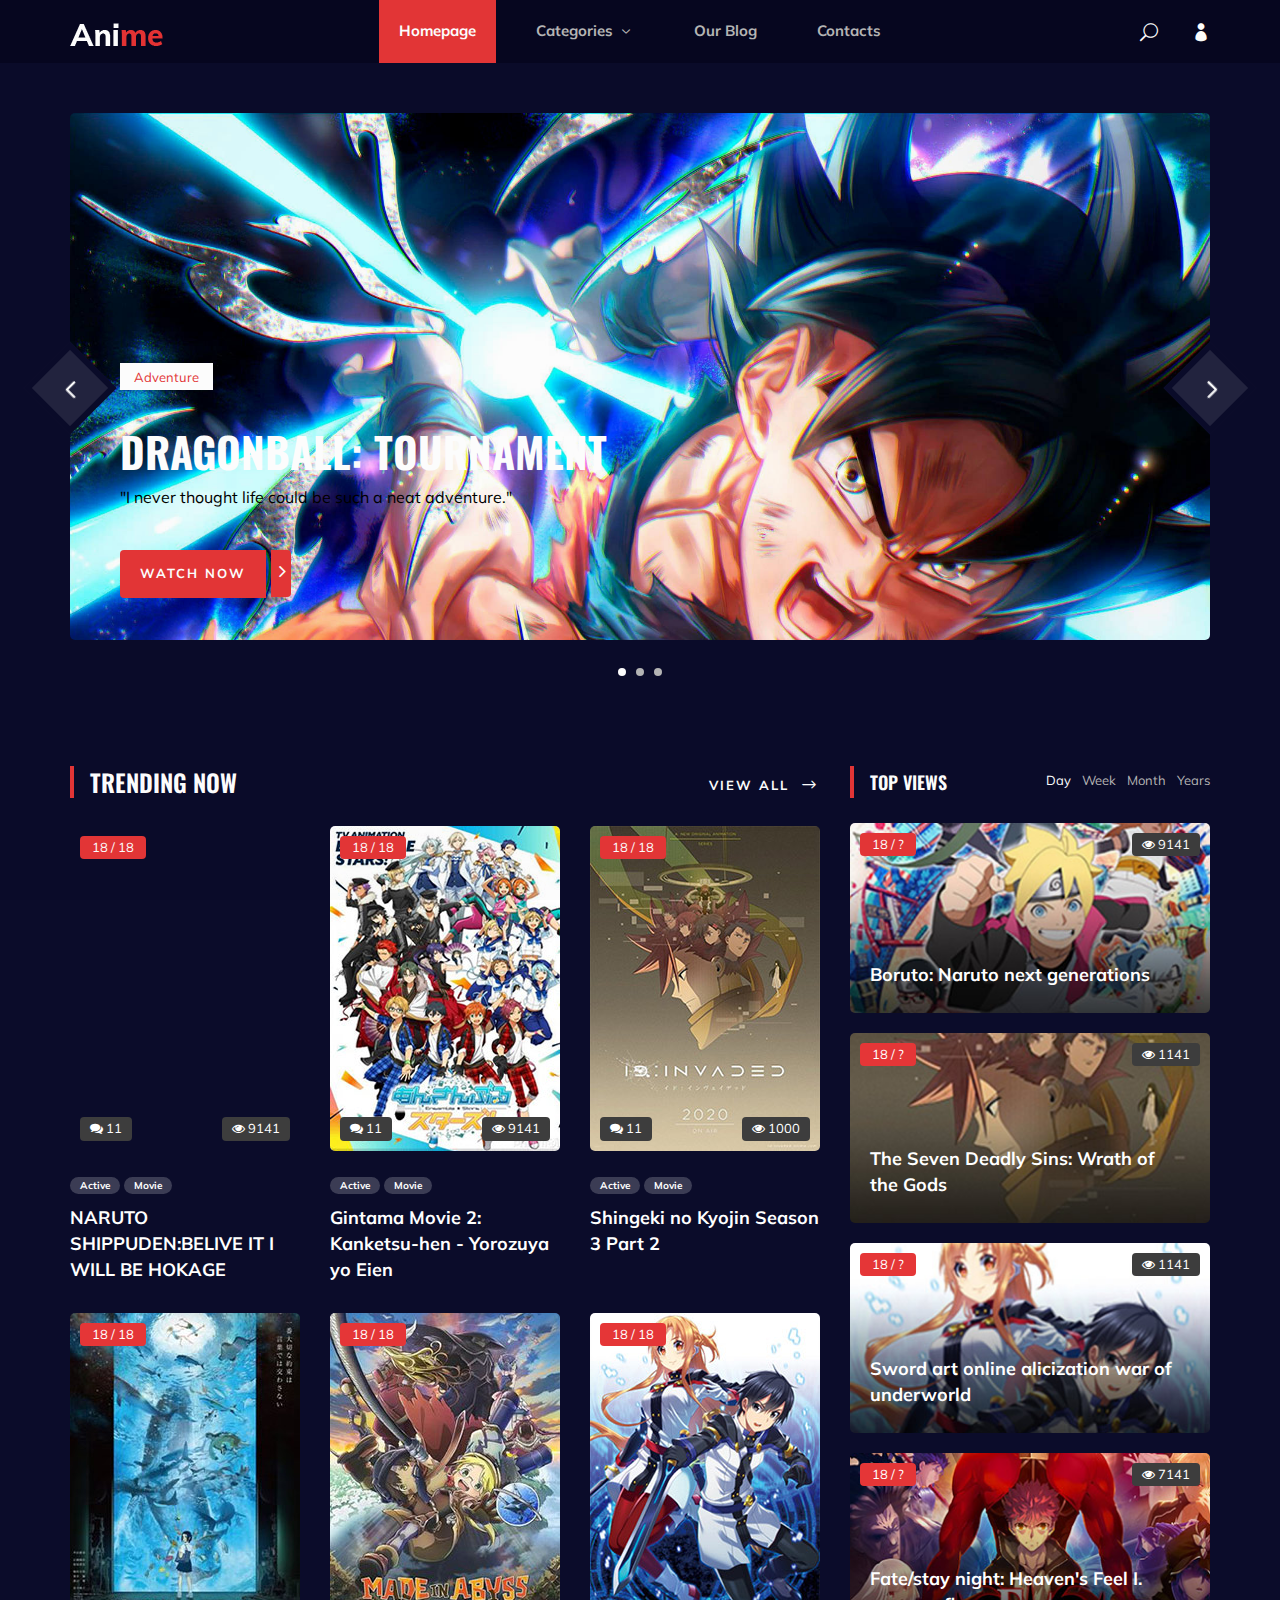
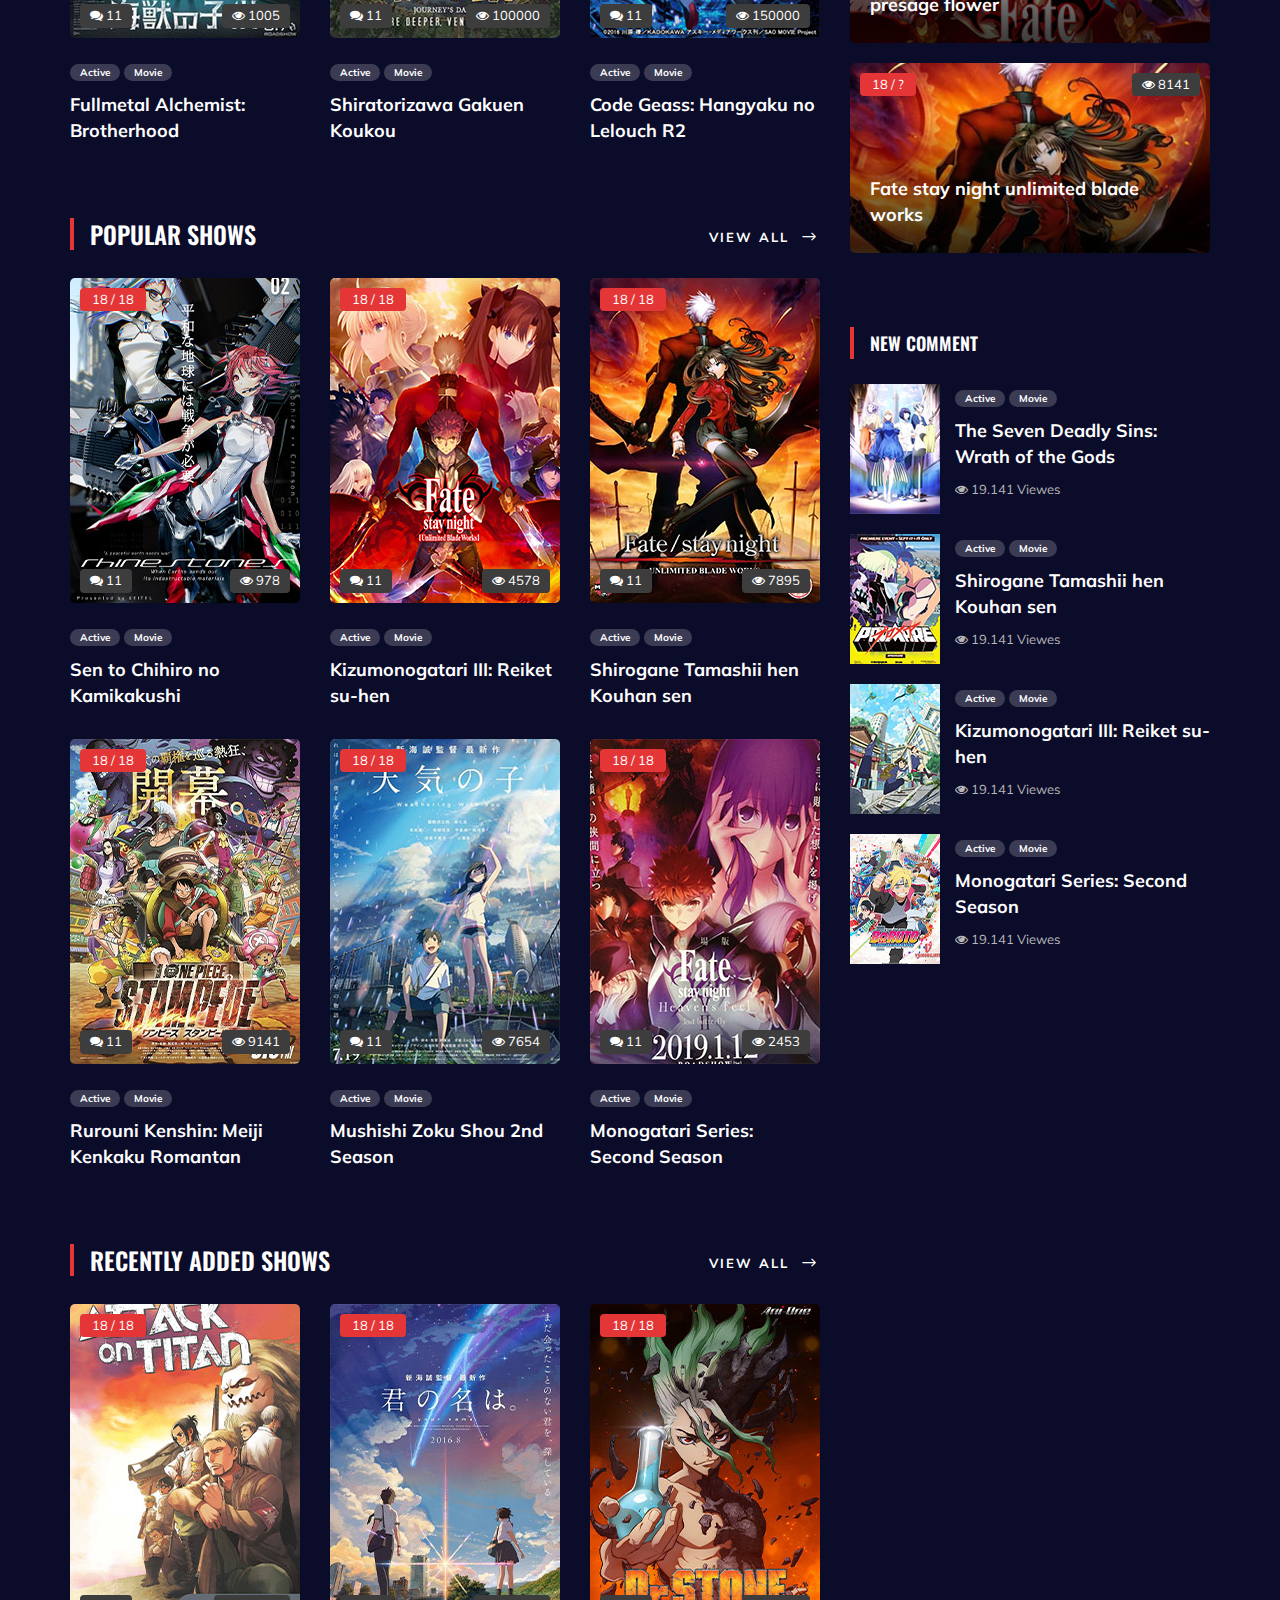
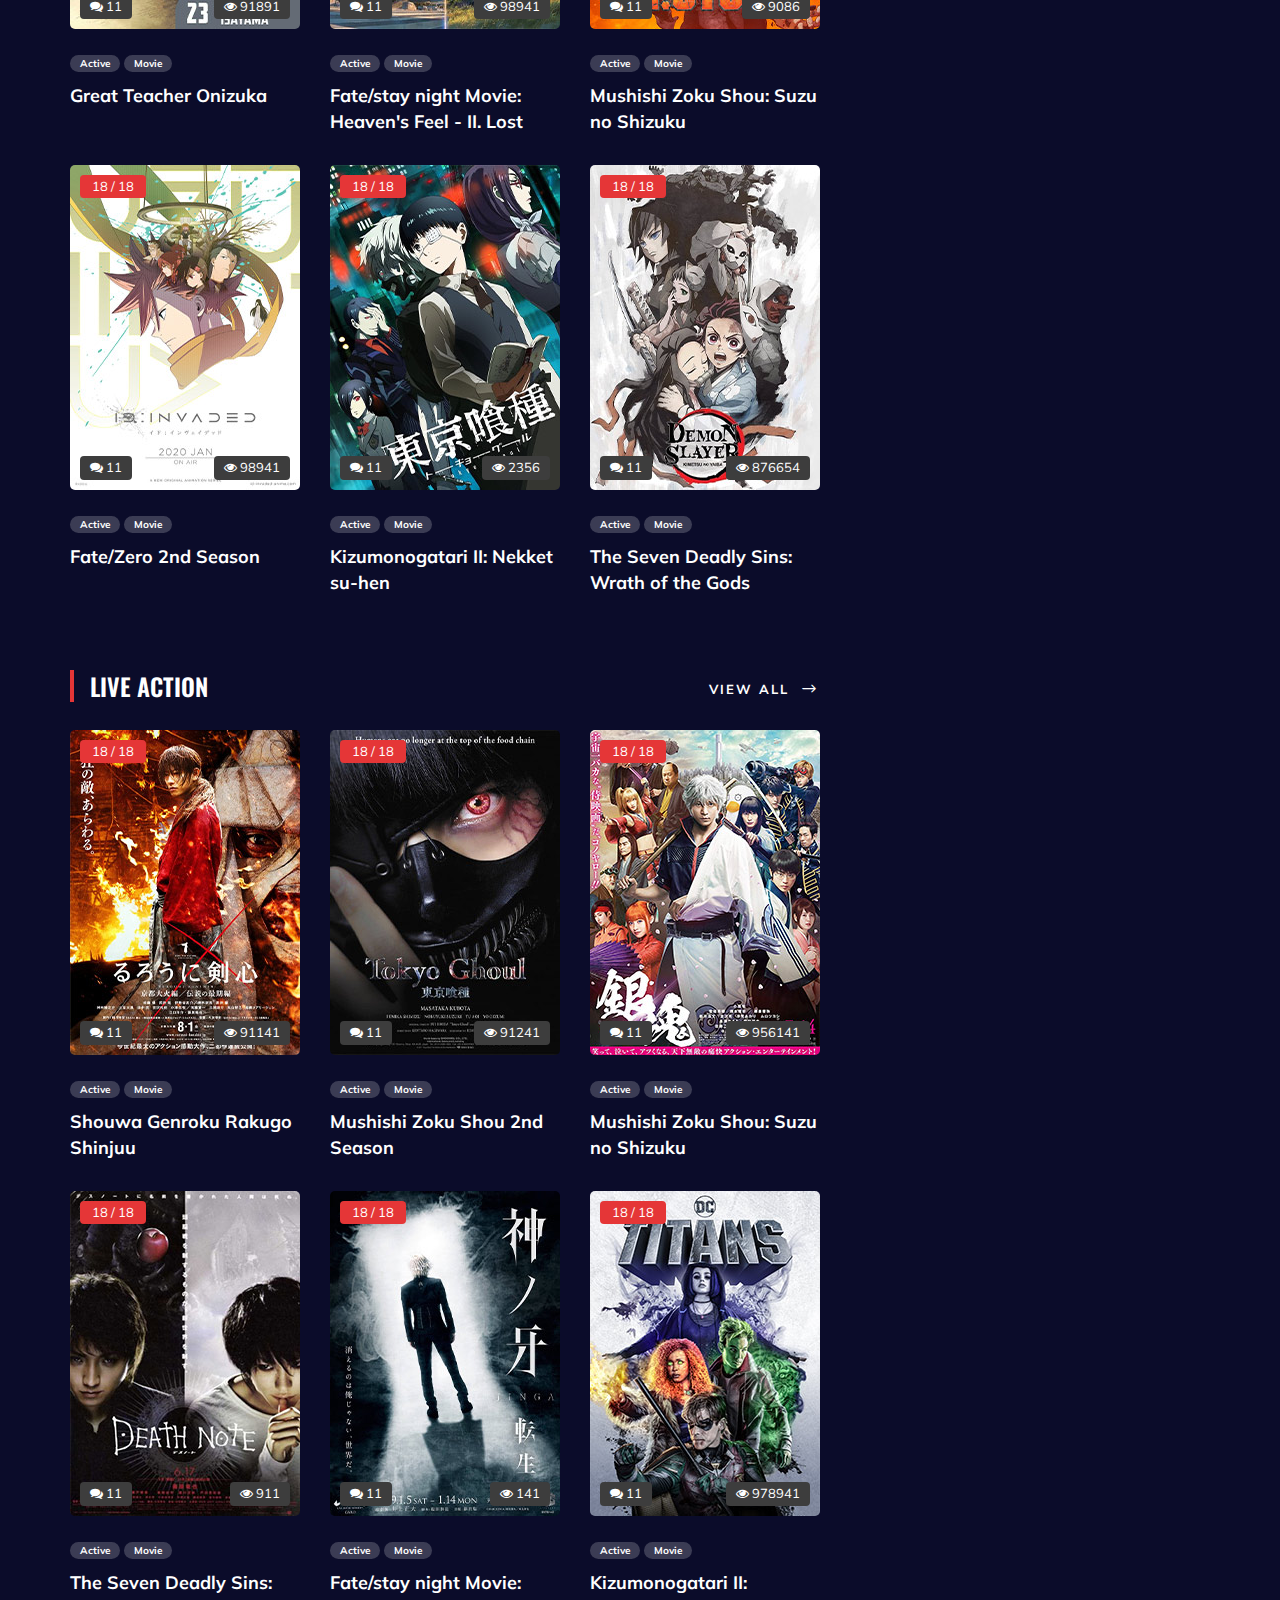
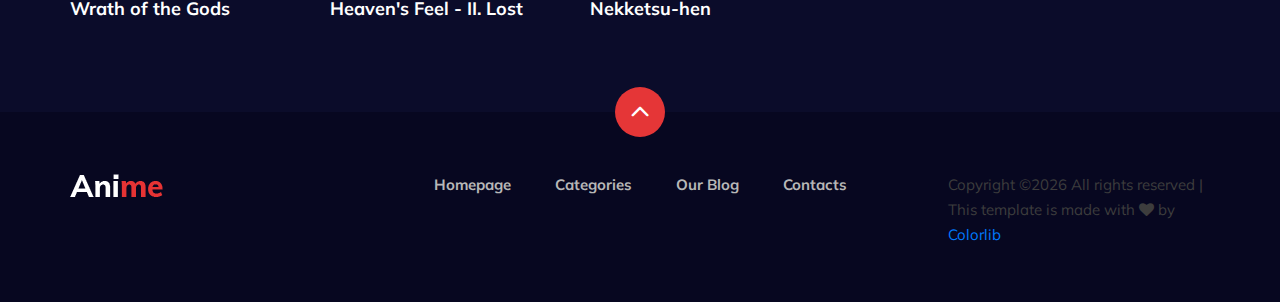
==== commit ca128964: "naruto addd" ====
--- a/anime-main/index.html
+++ b/anime-main/index.html
@@ -58,7 +58,7 @@
                                     </ul>
                                 </li>
                                 <li><a href="./blog.html">Our Blog</a></li>
-                                <li><a href="#">Contacts</a></li>
+                                <li><a href="contact.html">Contacts</a></li>
                             </ul>
                         </nav>
                     </div>
@@ -141,7 +141,7 @@
                         <div class="row">
                             <div class="col-lg-4 col-md-6 col-sm-6">
                                 <div class="product__item">
-                                    <div class="product__item__pic set-bg" data-setbg="img/trending/trend-1.jpg">
+                                    <div class="product__item__pic set-bg" data-setbg="img/trending/1342988.png">
                                         <div class="ep">18 / 18</div>
                                         <div class="comment"><i class="fa fa-comments"></i> 11</div>
                                         <div class="view"><i class="fa fa-eye"></i> 9141</div>
@@ -151,7 +151,7 @@
                                             <li>Active</li>
                                             <li>Movie</li>
                                         </ul>
-                                        <h5><a href="#">The Seven Deadly Sins: Wrath of the Gods</a></h5>
+                                        <h5><a href="naruto.html" target="_blank">NARUTO SHIPPUDEN:BELIVE IT I WILL BE HOKAGE</a></h5>
                                     </div>
                                 </div>
                             </div>
@@ -176,7 +176,7 @@
                                     <div class="product__item__pic set-bg" data-setbg="img/trending/trend-3.jpg">
                                         <div class="ep">18 / 18</div>
                                         <div class="comment"><i class="fa fa-comments"></i> 11</div>
-                                        <div class="view"><i class="fa fa-eye"></i> 9141</div>
+                                        <div class="view"><i class="fa fa-eye"></i> 1000</div>
                                     </div>
                                     <div class="product__item__text">
                                         <ul>
@@ -192,7 +192,7 @@
                                     <div class="product__item__pic set-bg" data-setbg="img/trending/trend-4.jpg">
                                         <div class="ep">18 / 18</div>
                                         <div class="comment"><i class="fa fa-comments"></i> 11</div>
-                                        <div class="view"><i class="fa fa-eye"></i> 9141</div>
+                                        <div class="view"><i class="fa fa-eye"></i> 1005</div>
                                     </div>
                                     <div class="product__item__text">
                                         <ul>
@@ -208,7 +208,7 @@
                                     <div class="product__item__pic set-bg" data-setbg="img/trending/trend-5.jpg">
                                         <div class="ep">18 / 18</div>
                                         <div class="comment"><i class="fa fa-comments"></i> 11</div>
-                                        <div class="view"><i class="fa fa-eye"></i> 9141</div>
+                                        <div class="view"><i class="fa fa-eye"></i> 100000</div>
                                     </div>
                                     <div class="product__item__text">
                                         <ul>
@@ -224,7 +224,7 @@
                                     <div class="product__item__pic set-bg" data-setbg="img/trending/trend-6.jpg">
                                         <div class="ep">18 / 18</div>
                                         <div class="comment"><i class="fa fa-comments"></i> 11</div>
-                                        <div class="view"><i class="fa fa-eye"></i> 9141</div>
+                                        <div class="view"><i class="fa fa-eye"></i> 150000</div>
                                     </div>
                                     <div class="product__item__text">
                                         <ul>
@@ -256,6 +256,54 @@
                                     <div class="product__item__pic set-bg" data-setbg="img/popular/popular-1.jpg">
                                         <div class="ep">18 / 18</div>
                                         <div class="comment"><i class="fa fa-comments"></i> 11</div>
+                                        <div class="view"><i class="fa fa-eye"></i> 978</div>
+                                    </div>
+                                    <div class="product__item__text">
+                                        <ul>
+                                            <li>Active</li>
+                                            <li>Movie</li>
+                                        </ul>
+                                        <h5><a href="#">Sen to Chihiro no Kamikakushi</a></h5>
+                                    </div>
+                                </div>
+                            </div>
+                            <div class="col-lg-4 col-md-6 col-sm-6">
+                                <div class="product__item">
+                                    <div class="product__item__pic set-bg" data-setbg="img/popular/popular-2.jpg">
+                                        <div class="ep">18 / 18</div>
+                                        <div class="comment"><i class="fa fa-comments"></i> 11</div>
+                                        <div class="view"><i class="fa fa-eye"></i> 4578</div>
+                                    </div>
+                                    <div class="product__item__text">
+                                        <ul>
+                                            <li>Active</li>
+                                            <li>Movie</li>
+                                        </ul>
+                                        <h5><a href="#">Kizumonogatari III: Reiket su-hen</a></h5>
+                                    </div>
+                                </div>
+                            </div>
+                            <div class="col-lg-4 col-md-6 col-sm-6">
+                                <div class="product__item">
+                                    <div class="product__item__pic set-bg" data-setbg="img/popular/popular-3.jpg">
+                                        <div class="ep">18 / 18</div>
+                                        <div class="comment"><i class="fa fa-comments"></i> 11</div>
+                                        <div class="view"><i class="fa fa-eye"></i> 7895</div>
+                                    </div>
+                                    <div class="product__item__text">
+                                        <ul>
+                                            <li>Active</li>
+                                            <li>Movie</li>
+                                        </ul>
+                                        <h5><a href="#">Shirogane Tamashii hen Kouhan sen</a></h5>
+                                    </div>
+                                </div>
+                            </div>
+                            <div class="col-lg-4 col-md-6 col-sm-6">
+                                <div class="product__item">
+                                    <div class="product__item__pic set-bg" data-setbg="img/popular/popular-4.jpg">
+                                        <div class="ep">18 / 18</div>
+                                        <div class="comment"><i class="fa fa-comments"></i> 11</div>
                                         <div class="view"><i class="fa fa-eye"></i> 9141</div>
                                     </div>
                                     <div class="product__item__text">
@@ -263,54 +311,6 @@
                                             <li>Active</li>
                                             <li>Movie</li>
                                         </ul>
-                                        <h5><a href="#">Sen to Chihiro no Kamikakushi</a></h5>
-                                    </div>
-                                </div>
-                            </div>
-                            <div class="col-lg-4 col-md-6 col-sm-6">
-                                <div class="product__item">
-                                    <div class="product__item__pic set-bg" data-setbg="img/popular/popular-2.jpg">
-                                        <div class="ep">18 / 18</div>
-                                        <div class="comment"><i class="fa fa-comments"></i> 11</div>
-                                        <div class="view"><i class="fa fa-eye"></i> 9141</div>
-                                    </div>
-                                    <div class="product__item__text">
-                                        <ul>
-                                            <li>Active</li>
-                                            <li>Movie</li>
-                                        </ul>
-                                        <h5><a href="#">Kizumonogatari III: Reiket su-hen</a></h5>
-                                    </div>
-                                </div>
-                            </div>
-                            <div class="col-lg-4 col-md-6 col-sm-6">
-                                <div class="product__item">
-                                    <div class="product__item__pic set-bg" data-setbg="img/popular/popular-3.jpg">
-                                        <div class="ep">18 / 18</div>
-                                        <div class="comment"><i class="fa fa-comments"></i> 11</div>
-                                        <div class="view"><i class="fa fa-eye"></i> 9141</div>
-                                    </div>
-                                    <div class="product__item__text">
-                                        <ul>
-                                            <li>Active</li>
-                                            <li>Movie</li>
-                                        </ul>
-                                        <h5><a href="#">Shirogane Tamashii hen Kouhan sen</a></h5>
-                                    </div>
-                                </div>
-                            </div>
-                            <div class="col-lg-4 col-md-6 col-sm-6">
-                                <div class="product__item">
-                                    <div class="product__item__pic set-bg" data-setbg="img/popular/popular-4.jpg">
-                                        <div class="ep">18 / 18</div>
-                                        <div class="comment"><i class="fa fa-comments"></i> 11</div>
-                                        <div class="view"><i class="fa fa-eye"></i> 9141</div>
-                                    </div>
-                                    <div class="product__item__text">
-                                        <ul>
-                                            <li>Active</li>
-                                            <li>Movie</li>
-                                        </ul>
                                         <h5><a href="#">Rurouni Kenshin: Meiji Kenkaku Romantan</a></h5>
                                     </div>
                                 </div>
@@ -320,7 +320,7 @@
                                     <div class="product__item__pic set-bg" data-setbg="img/popular/popular-5.jpg">
                                         <div class="ep">18 / 18</div>
                                         <div class="comment"><i class="fa fa-comments"></i> 11</div>
-                                        <div class="view"><i class="fa fa-eye"></i> 9141</div>
+                                        <div class="view"><i class="fa fa-eye"></i> 7654</div>
                                     </div>
                                     <div class="product__item__text">
                                         <ul>
@@ -336,7 +336,7 @@
                                     <div class="product__item__pic set-bg" data-setbg="img/popular/popular-6.jpg">
                                         <div class="ep">18 / 18</div>
                                         <div class="comment"><i class="fa fa-comments"></i> 11</div>
-                                        <div class="view"><i class="fa fa-eye"></i> 9141</div>
+                                        <div class="view"><i class="fa fa-eye"></i> 2453</div>
                                     </div>
                                     <div class="product__item__text">
                                         <ul>
@@ -368,7 +368,7 @@
                                     <div class="product__item__pic set-bg" data-setbg="img/recent/recent-1.jpg">
                                         <div class="ep">18 / 18</div>
                                         <div class="comment"><i class="fa fa-comments"></i> 11</div>
-                                        <div class="view"><i class="fa fa-eye"></i> 9141</div>
+                                        <div class="view"><i class="fa fa-eye"></i> 91891</div>
                                     </div>
                                     <div class="product__item__text">
                                         <ul>
@@ -384,7 +384,7 @@
                                     <div class="product__item__pic set-bg" data-setbg="img/recent/recent-2.jpg">
                                         <div class="ep">18 / 18</div>
                                         <div class="comment"><i class="fa fa-comments"></i> 11</div>
-                                        <div class="view"><i class="fa fa-eye"></i> 9141</div>
+                                        <div class="view"><i class="fa fa-eye"></i> 98941</div>
                                     </div>
                                     <div class="product__item__text">
                                         <ul>
@@ -400,7 +400,7 @@
                                     <div class="product__item__pic set-bg" data-setbg="img/recent/recent-3.jpg">
                                         <div class="ep">18 / 18</div>
                                         <div class="comment"><i class="fa fa-comments"></i> 11</div>
-                                        <div class="view"><i class="fa fa-eye"></i> 9141</div>
+                                        <div class="view"><i class="fa fa-eye"></i> 9086</div>
                                     </div>
                                     <div class="product__item__text">
                                         <ul>
@@ -416,7 +416,7 @@
                                     <div class="product__item__pic set-bg" data-setbg="img/recent/recent-4.jpg">
                                         <div class="ep">18 / 18</div>
                                         <div class="comment"><i class="fa fa-comments"></i> 11</div>
-                                        <div class="view"><i class="fa fa-eye"></i> 9141</div>
+                                        <div class="view"><i class="fa fa-eye"></i> 98941</div>
                                     </div>
                                     <div class="product__item__text">
                                         <ul>
@@ -432,7 +432,7 @@
                                     <div class="product__item__pic set-bg" data-setbg="img/recent/recent-5.jpg">
                                         <div class="ep">18 / 18</div>
                                         <div class="comment"><i class="fa fa-comments"></i> 11</div>
-                                        <div class="view"><i class="fa fa-eye"></i> 9141</div>
+                                        <div class="view"><i class="fa fa-eye"></i> 2356</div>
                                     </div>
                                     <div class="product__item__text">
                                         <ul>
@@ -448,7 +448,7 @@
                                     <div class="product__item__pic set-bg" data-setbg="img/recent/recent-6.jpg">
                                         <div class="ep">18 / 18</div>
                                         <div class="comment"><i class="fa fa-comments"></i> 11</div>
-                                        <div class="view"><i class="fa fa-eye"></i> 9141</div>
+                                        <div class="view"><i class="fa fa-eye"></i> 876654</div>
                                     </div>
                                     <div class="product__item__text">
                                         <ul>
@@ -480,7 +480,7 @@
                                     <div class="product__item__pic set-bg" data-setbg="img/live/live-1.jpg">
                                         <div class="ep">18 / 18</div>
                                         <div class="comment"><i class="fa fa-comments"></i> 11</div>
-                                        <div class="view"><i class="fa fa-eye"></i> 9141</div>
+                                        <div class="view"><i class="fa fa-eye"></i> 91141</div>
                                     </div>
                                     <div class="product__item__text">
                                         <ul>
@@ -496,7 +496,7 @@
                                     <div class="product__item__pic set-bg" data-setbg="img/live/live-2.jpg">
                                         <div class="ep">18 / 18</div>
                                         <div class="comment"><i class="fa fa-comments"></i> 11</div>
-                                        <div class="view"><i class="fa fa-eye"></i> 9141</div>
+                                        <div class="view"><i class="fa fa-eye"></i> 91241</div>
                                     </div>
                                     <div class="product__item__text">
                                         <ul>
@@ -512,7 +512,7 @@
                                     <div class="product__item__pic set-bg" data-setbg="img/live/live-3.jpg">
                                         <div class="ep">18 / 18</div>
                                         <div class="comment"><i class="fa fa-comments"></i> 11</div>
-                                        <div class="view"><i class="fa fa-eye"></i> 9141</div>
+                                        <div class="view"><i class="fa fa-eye"></i> 956141</div>
                                     </div>
                                     <div class="product__item__text">
                                         <ul>
@@ -528,7 +528,7 @@
                                     <div class="product__item__pic set-bg" data-setbg="img/live/live-4.jpg">
                                         <div class="ep">18 / 18</div>
                                         <div class="comment"><i class="fa fa-comments"></i> 11</div>
-                                        <div class="view"><i class="fa fa-eye"></i> 9141</div>
+                                        <div class="view"><i class="fa fa-eye"></i> 911</div>
                                     </div>
                                     <div class="product__item__text">
                                         <ul>
@@ -544,7 +544,7 @@
                                     <div class="product__item__pic set-bg" data-setbg="img/live/live-5.jpg">
                                         <div class="ep">18 / 18</div>
                                         <div class="comment"><i class="fa fa-comments"></i> 11</div>
-                                        <div class="view"><i class="fa fa-eye"></i> 9141</div>
+                                        <div class="view"><i class="fa fa-eye"></i> 141</div>
                                     </div>
                                     <div class="product__item__text">
                                         <ul>
@@ -560,7 +560,7 @@
                                     <div class="product__item__pic set-bg" data-setbg="img/live/live-6.jpg">
                                         <div class="ep">18 / 18</div>
                                         <div class="comment"><i class="fa fa-comments"></i> 11</div>
-                                        <div class="view"><i class="fa fa-eye"></i> 9141</div>
+                                        <div class="view"><i class="fa fa-eye"></i> 978941</div>
                                     </div>
                                     <div class="product__item__text">
                                         <ul>
@@ -596,25 +596,25 @@
                             <div class="product__sidebar__view__item set-bg mix month week"
                             data-setbg="img/sidebar/tv-2.jpg">
                             <div class="ep">18 / ?</div>
-                            <div class="view"><i class="fa fa-eye"></i> 9141</div>
+                            <div class="view"><i class="fa fa-eye"></i> 1141</div>
                             <h5><a href="#">The Seven Deadly Sins: Wrath of the Gods</a></h5>
                         </div>
                         <div class="product__sidebar__view__item set-bg mix week years"
                         data-setbg="img/sidebar/tv-3.jpg">
                         <div class="ep">18 / ?</div>
-                        <div class="view"><i class="fa fa-eye"></i> 9141</div>
+                        <div class="view"><i class="fa fa-eye"></i> 1141</div>
                         <h5><a href="#">Sword art online alicization war of underworld</a></h5>
                     </div>
                     <div class="product__sidebar__view__item set-bg mix years month"
                     data-setbg="img/sidebar/tv-4.jpg">
                     <div class="ep">18 / ?</div>
-                    <div class="view"><i class="fa fa-eye"></i> 9141</div>
+                    <div class="view"><i class="fa fa-eye"></i> 7141</div>
                     <h5><a href="#">Fate/stay night: Heaven's Feel I. presage flower</a></h5>
                 </div>
                 <div class="product__sidebar__view__item set-bg mix day"
                 data-setbg="img/sidebar/tv-5.jpg">
                 <div class="ep">18 / ?</div>
-                <div class="view"><i class="fa fa-eye"></i> 9141</div>
+                <div class="view"><i class="fa fa-eye"></i> 8141</div>
                 <h5><a href="#">Fate stay night unlimited blade works</a></h5>
             </div>
         </div>
--- a/anime-main/css/style.css
+++ b/anime-main/css/style.css
@@ -1994,7 +1994,82 @@
 .footer__copyright__text a {
 	color: #e53637;
 }
-
+.heading{
+	text-align: center;
+	color: rgba(245, 222, 179, 0.541);
+}
+.ideas{
+	color: rgba(245, 222, 179, 0.541);
+}
+
+.form{
+	text-align: center;
+	margin-top: 20px;
+	padding: 10px 10px;
+}
+.name{
+	text-align: center;
+	color: #0372b1;
+	border-radius: 5px;
+	background-color: rgba(245, 222, 179, 0.541);
+	border: #0372b1;
+	font-family: 'Times New Roman', Times, serif;
+	padding: 5px 20px;
+}
+.email{
+	text-align: center;
+	margin: 5px;
+	border-radius: 5px;
+	background-color: rgba(245, 222, 179, 0.541);
+	border: #0372b1;
+	color: #0372b1;
+	font-family:'Times New Roman', Times, serif;
+	padding: 5px 20px;
+}
+.submit{
+	text-align: center;
+	/* margin: 5px; */
+	border-radius: 5px;
+	background-color: rgba(245, 222, 179, 0.541);
+	border: #0372b1;
+	color: #0372b1;
+	font-family: 'Times New Roman', Times, serif;
+
+}
+.textarea{
+	text-align: center;
+	color: #0372b1;
+	border-radius: 5px;
+	background-color:rgba(245, 222, 179, 0.541);
+	border: #0372b1;
+	font-family: 'Times New Roman', Times, serif;
+	padding: 5px 20px;
+
+}
+.n{
+	color: white;
+}
+.e{
+	color: white;
+}
+.m{
+	color: white;
+}
+.submit:hover{
+	background-color: #000000;
+}
+.keep{
+	color: white;
+	text-align: left;
+}
+.updated{
+	color: rgba(245, 222, 179, 0.541);
+	text-align: left;
+}
+.response{
+	color: #0372b1;
+	text-align: left;
+}
 /*--------------------------------- Responsive Media Quaries -----------------------------*/
 
 @media only screen and (min-width: 1200px) and (max-width: 1300px) {
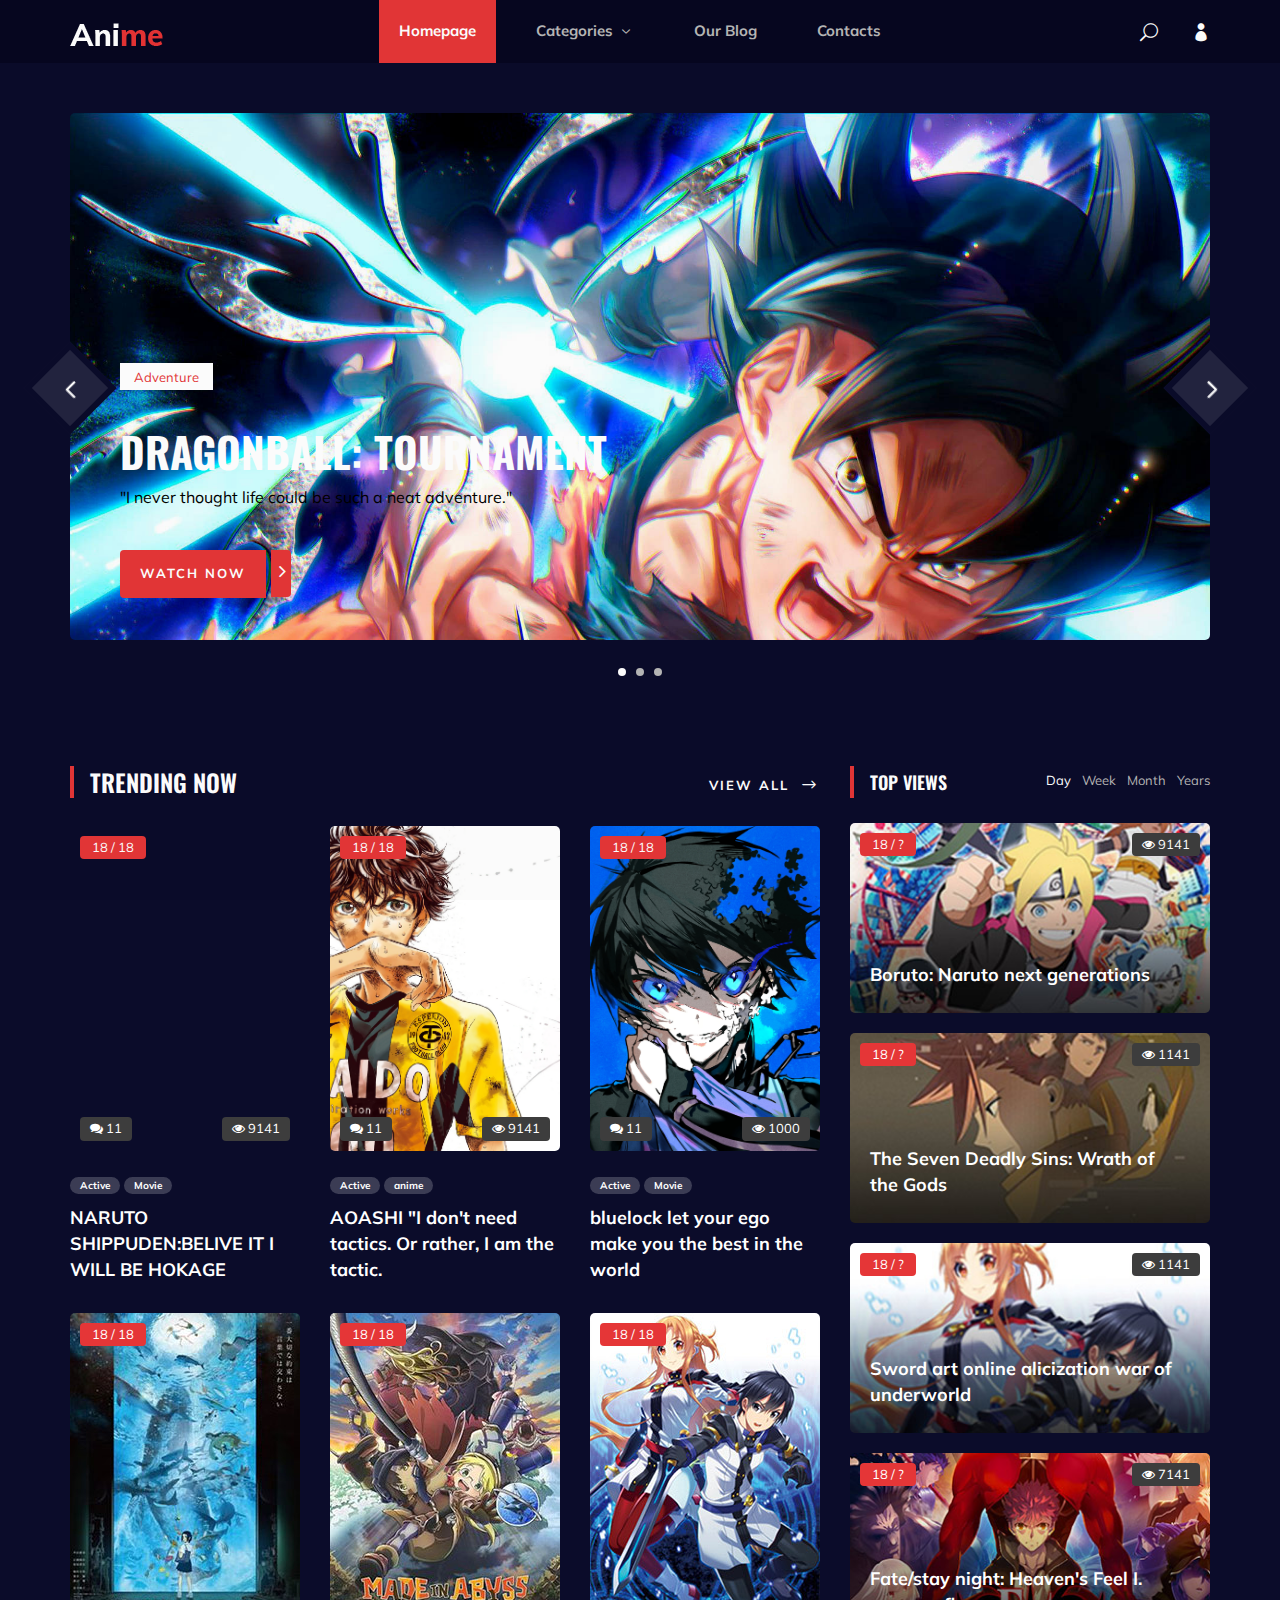
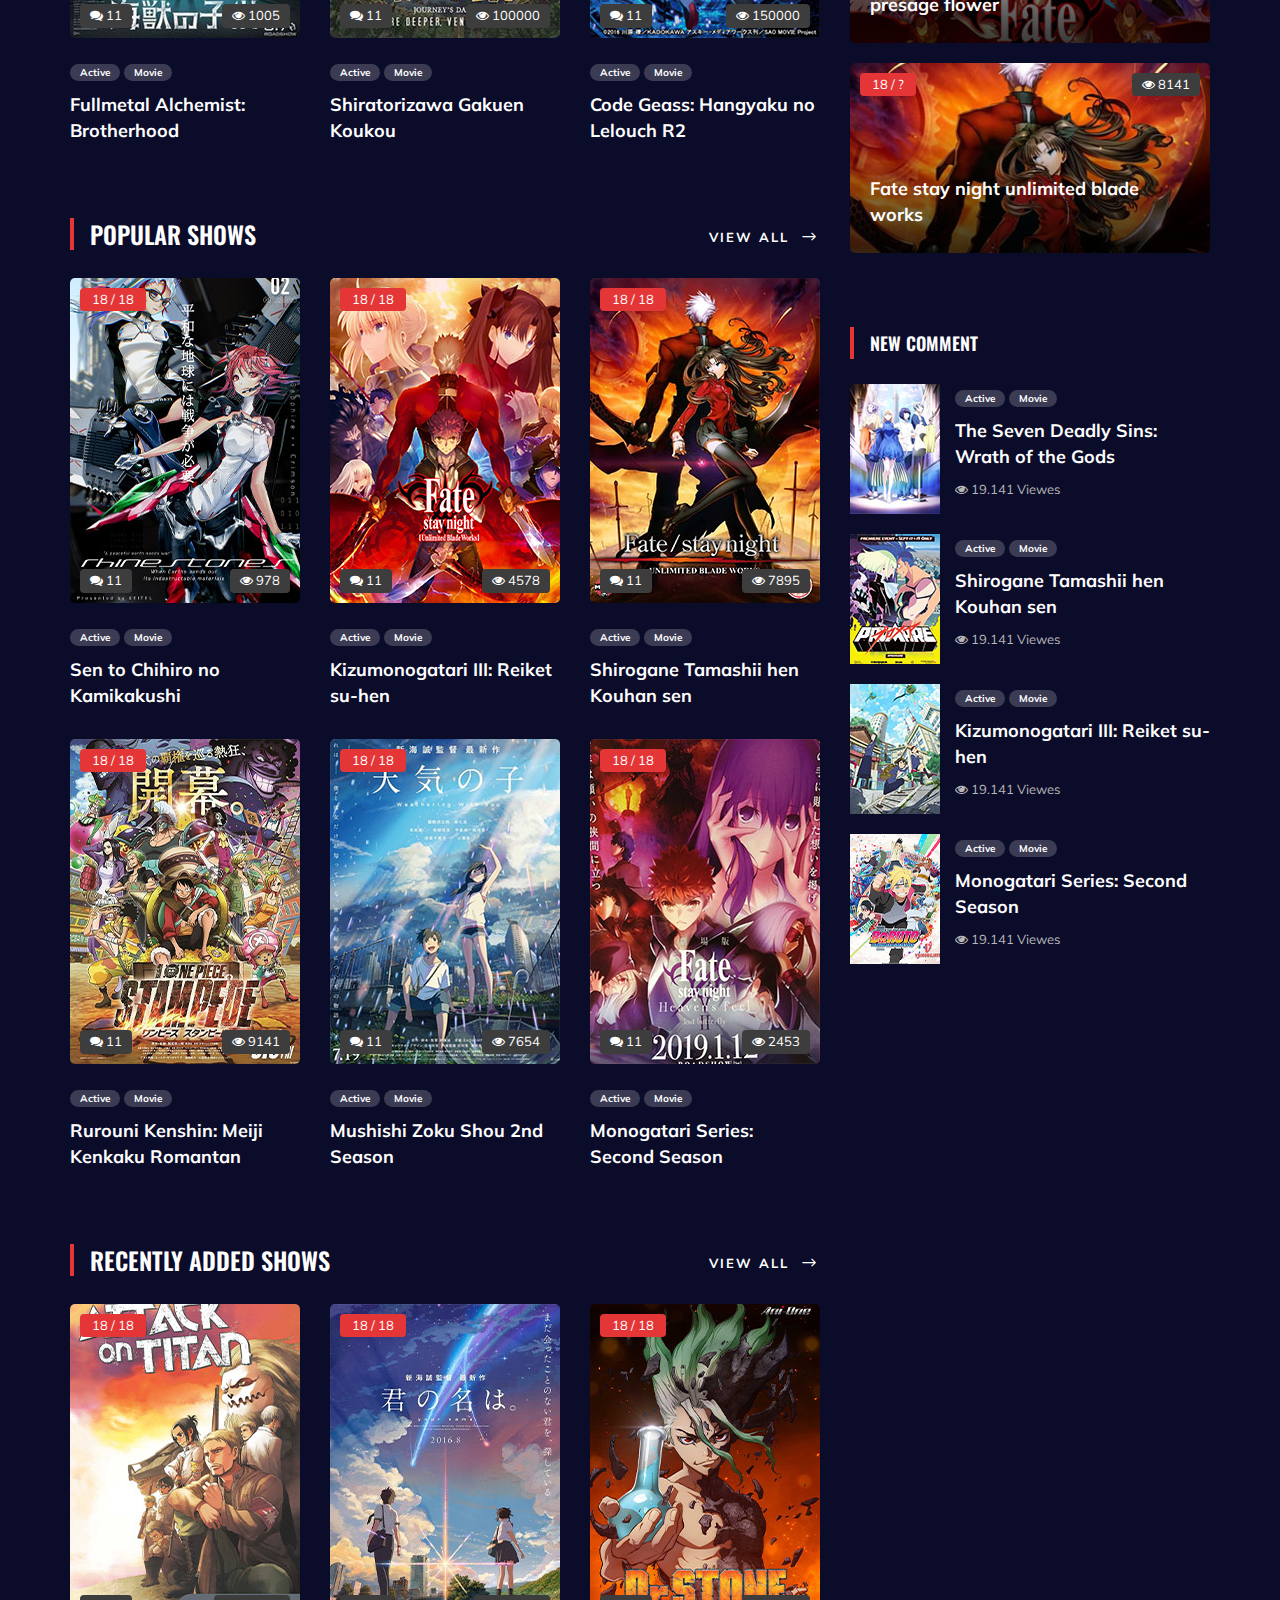
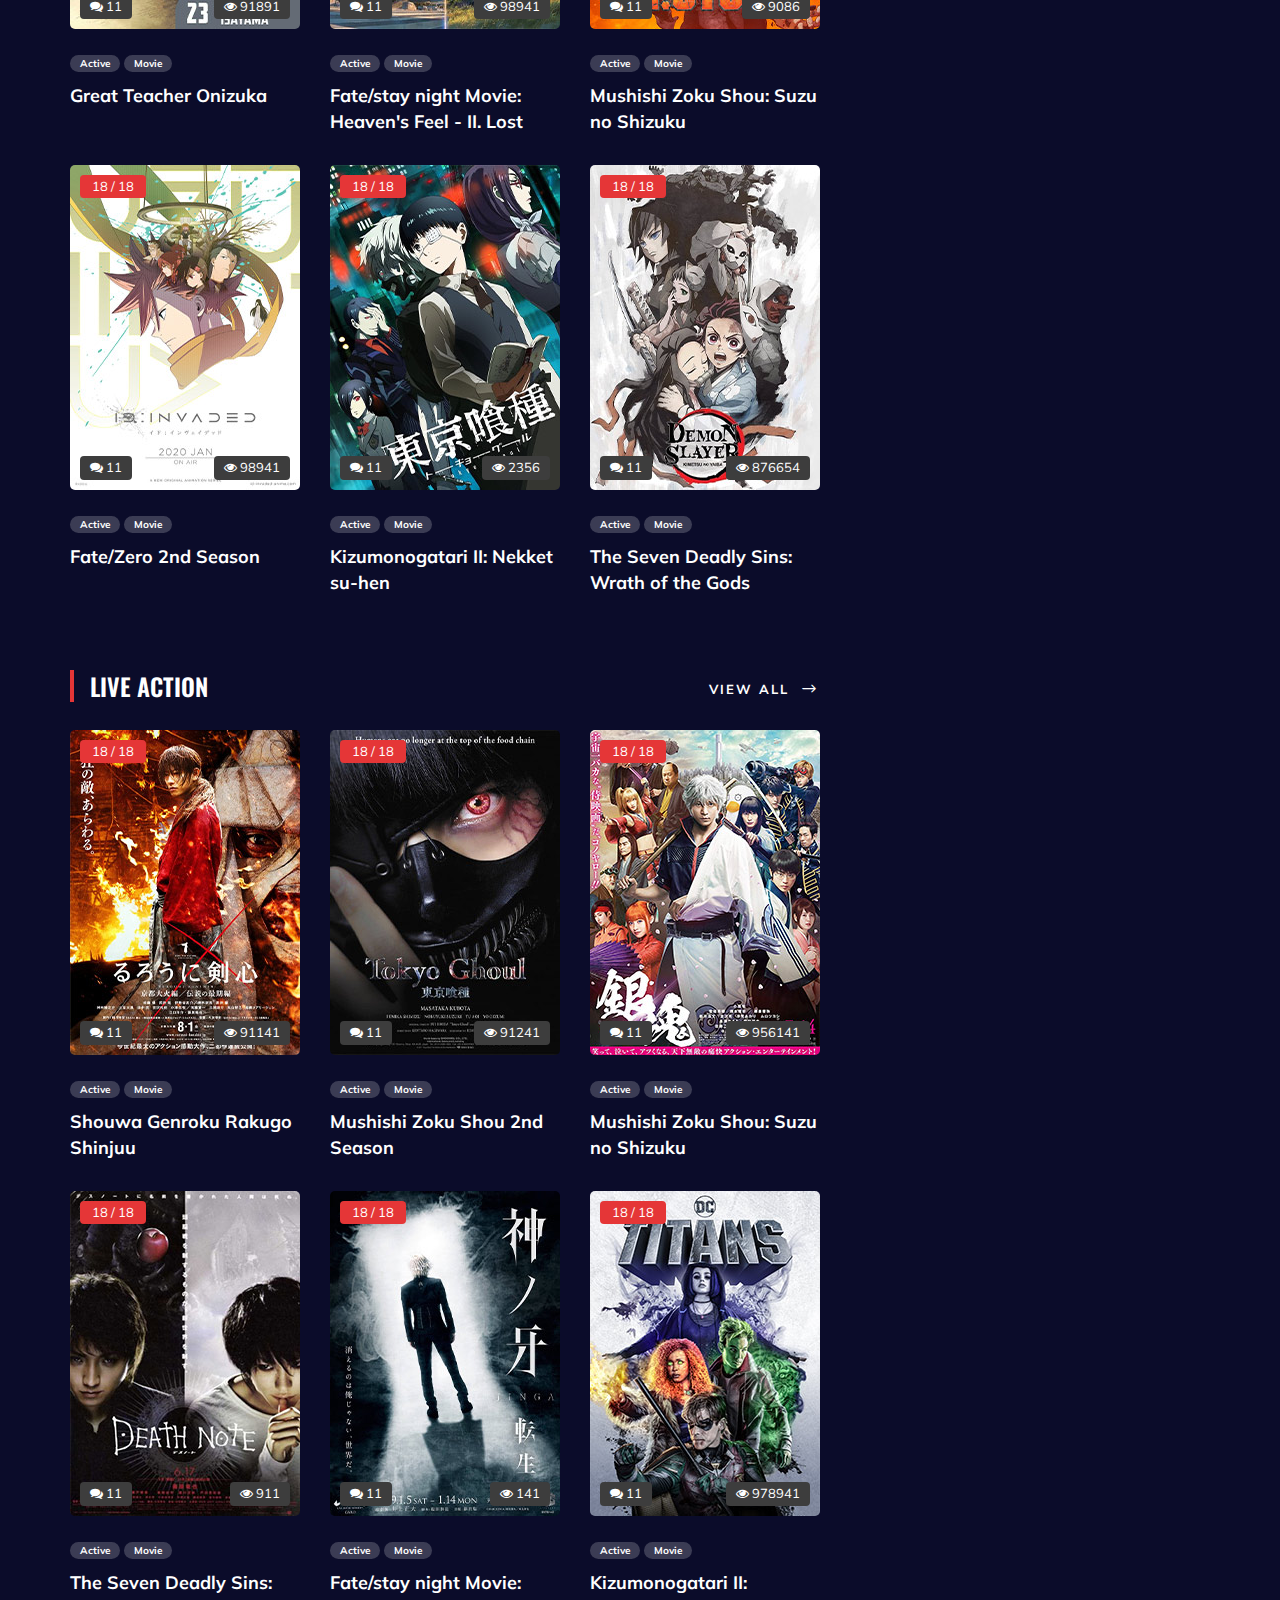
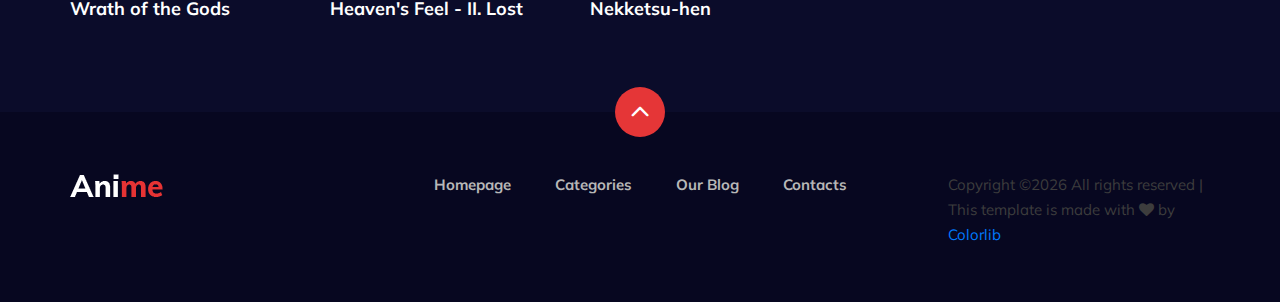
==== commit ca671bbf: "blog edited" ====
--- a/anime-main/index.html
+++ b/anime-main/index.html
@@ -151,13 +151,13 @@
                                             <li>Active</li>
                                             <li>Movie</li>
                                         </ul>
-                                        <h5><a href="naruto.html" target="_blank">NARUTO SHIPPUDEN:BELIVE IT I WILL BE HOKAGE</a></h5>
-                                    </div>
-                                </div>
-                            </div>
-                            <div class="col-lg-4 col-md-6 col-sm-6">
-                                <div class="product__item">
-                                    <div class="product__item__pic set-bg" data-setbg="img/trending/trend-2.jpg">
+                                        <h5 class="naruto"><a href="naruto.html" target="_blank">NARUTO SHIPPUDEN:BELIVE IT I WILL BE HOKAGE</a></h5>
+                                    </div>
+                                </div>
+                            </div>
+                            <div class="col-lg-4 col-md-6 col-sm-6">
+                                <div class="product__item">
+                                    <div class="product__item__pic set-bg" data-setbg="img/trending/aoashi.png">
                                         <div class="ep">18 / 18</div>
                                         <div class="comment"><i class="fa fa-comments"></i> 11</div>
                                         <div class="view"><i class="fa fa-eye"></i> 9141</div>
@@ -165,15 +165,16 @@
                                     <div class="product__item__text">
                                         <ul>
                                             <li>Active</li>
-                                            <li>Movie</li>
-                                        </ul>
-                                        <h5><a href="#">Gintama Movie 2: Kanketsu-hen - Yorozuya yo Eien</a></h5>
-                                    </div>
-                                </div>
-                            </div>
-                            <div class="col-lg-4 col-md-6 col-sm-6">
-                                <div class="product__item">
-                                    <div class="product__item__pic set-bg" data-setbg="img/trending/trend-3.jpg">
+                                            <li>anime</li>
+                                        </ul>
+                                        <h5 class="aoashi"><a href="aoashi.html" target="_blank">AOASHI "I don't need tactics. Or rather, I am the tactic.
+                                    </a></h5>
+                                    </div>
+                                </div>
+                            </div>
+                            <div class="col-lg-4 col-md-6 col-sm-6">
+                                <div class="product__item">
+                                    <div class="product__item__pic set-bg" data-setbg="img/trending/bachira.webp">
                                         <div class="ep">18 / 18</div>
                                         <div class="comment"><i class="fa fa-comments"></i> 11</div>
                                         <div class="view"><i class="fa fa-eye"></i> 1000</div>
@@ -183,7 +184,7 @@
                                             <li>Active</li>
                                             <li>Movie</li>
                                         </ul>
-                                        <h5><a href="#">Shingeki no Kyojin Season 3 Part 2</a></h5>
+                                        <h5 class="bluelock"><a href="bluelock.html">bluelock let your ego make you the best in the world</a></h5>
                                     </div>
                                 </div>
                             </div>
--- a/anime-main/css/style.css
+++ b/anime-main/css/style.css
@@ -2070,6 +2070,15 @@
 	color: #0372b1;
 	text-align: left;
 }
+h5.naruto:hover{
+	background-color: #0372b1;
+}
+h5.aoashi:hover{
+	background-color: #0372b1;
+}
+h5.bluelock:hover{
+	background-color: #0372b1;
+}
 /*--------------------------------- Responsive Media Quaries -----------------------------*/
 
 @media only screen and (min-width: 1200px) and (max-width: 1300px) {
